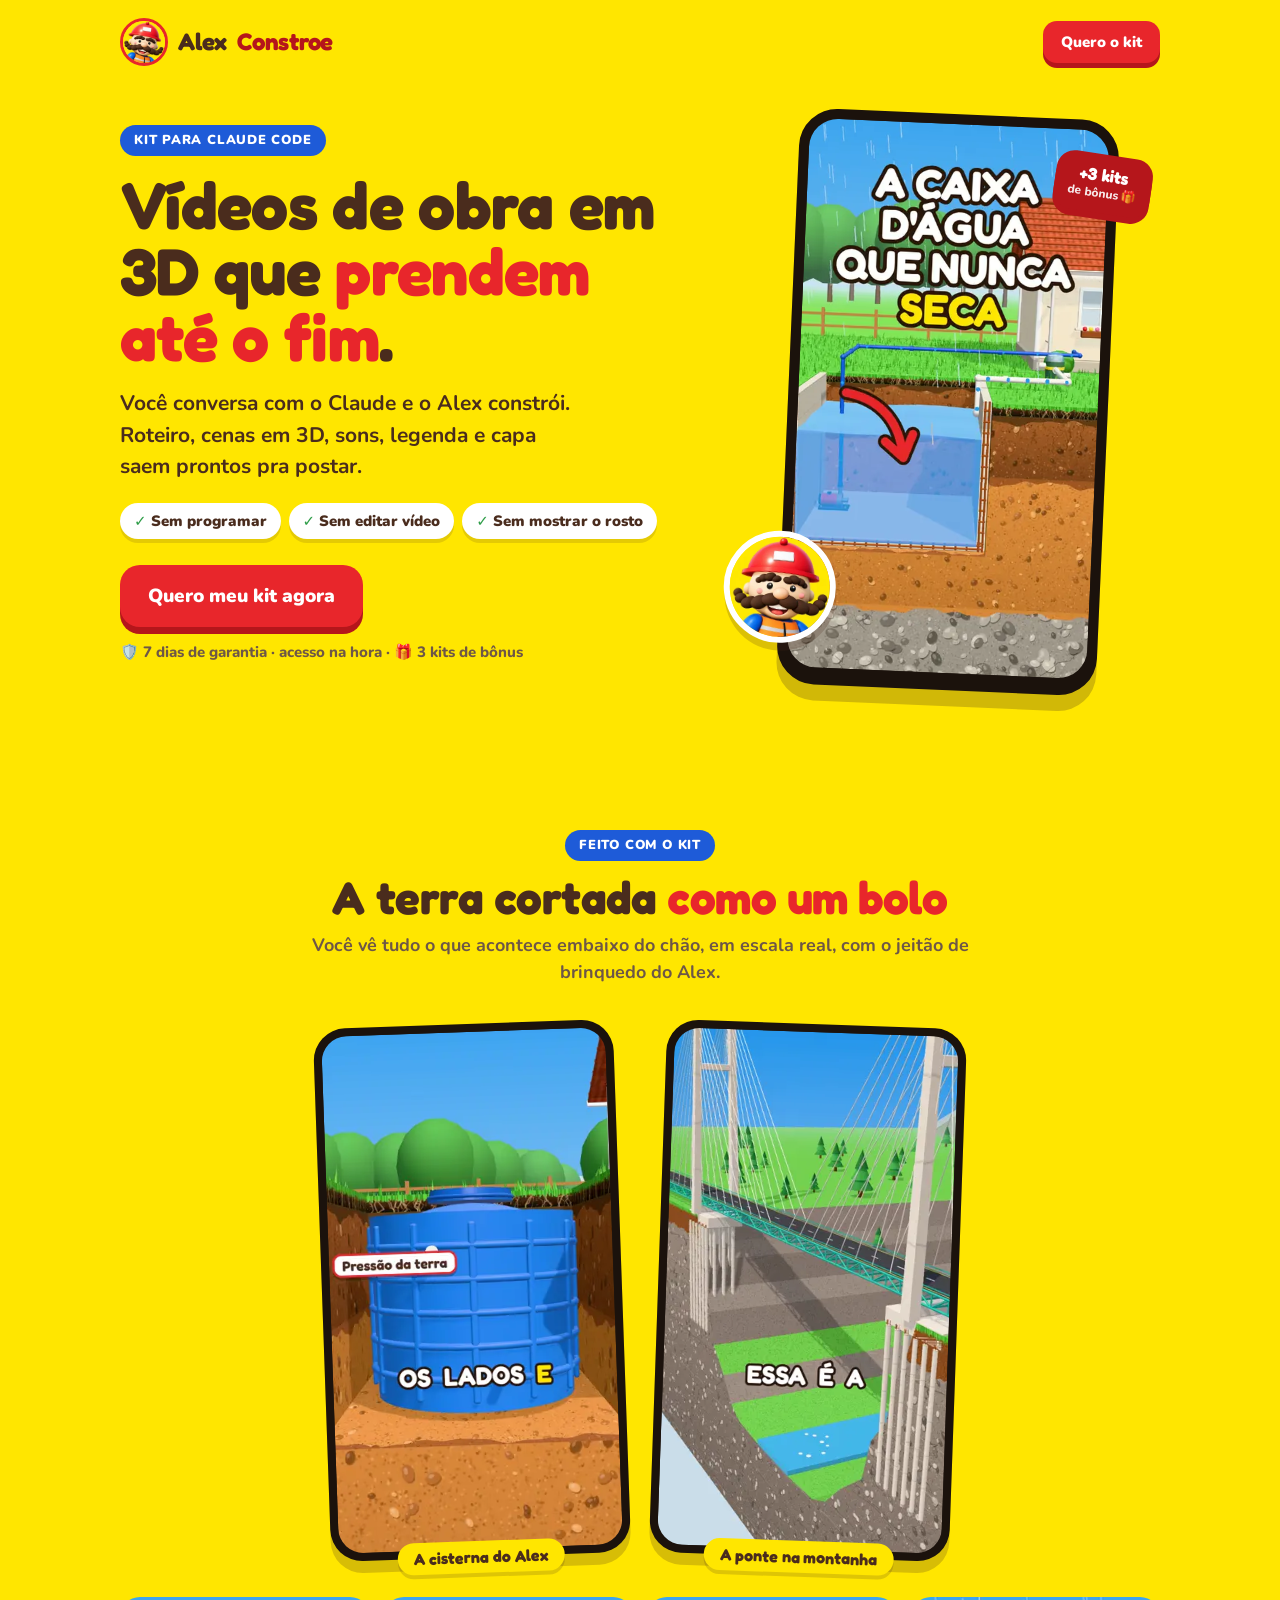
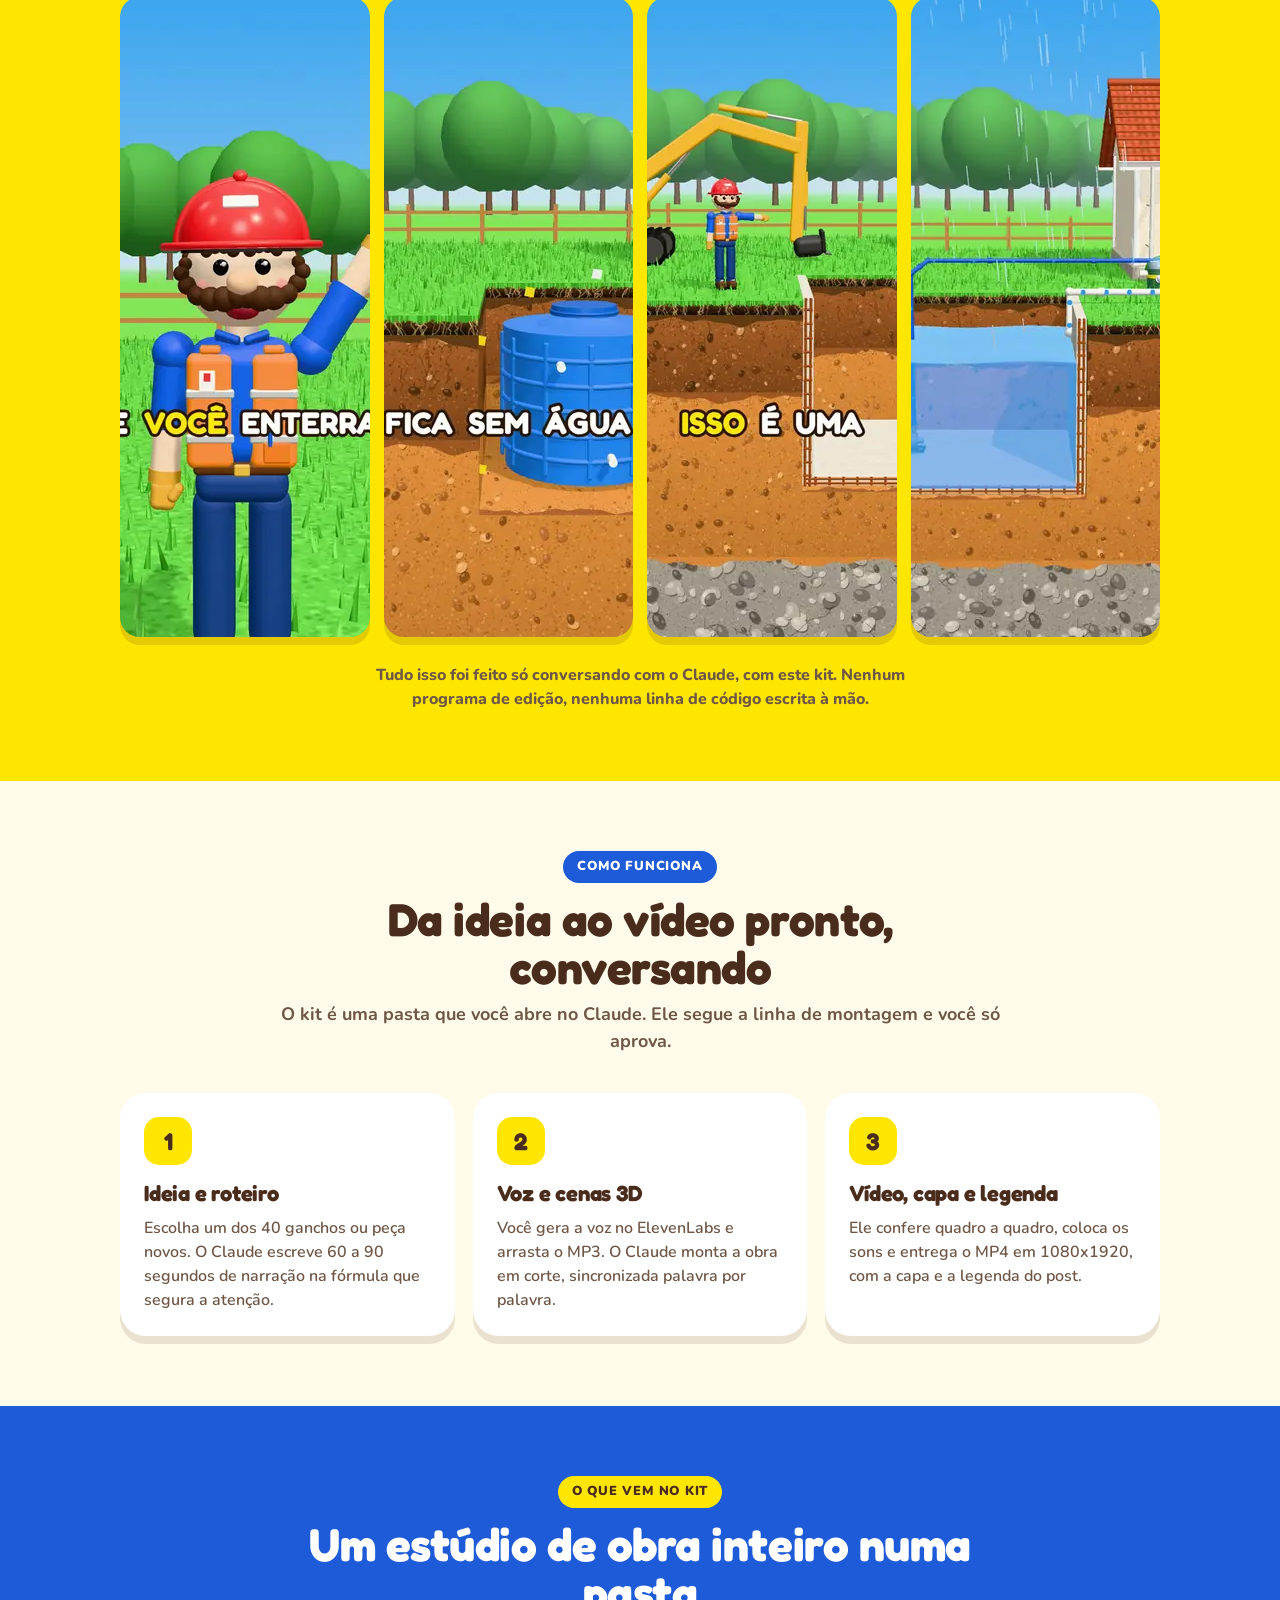
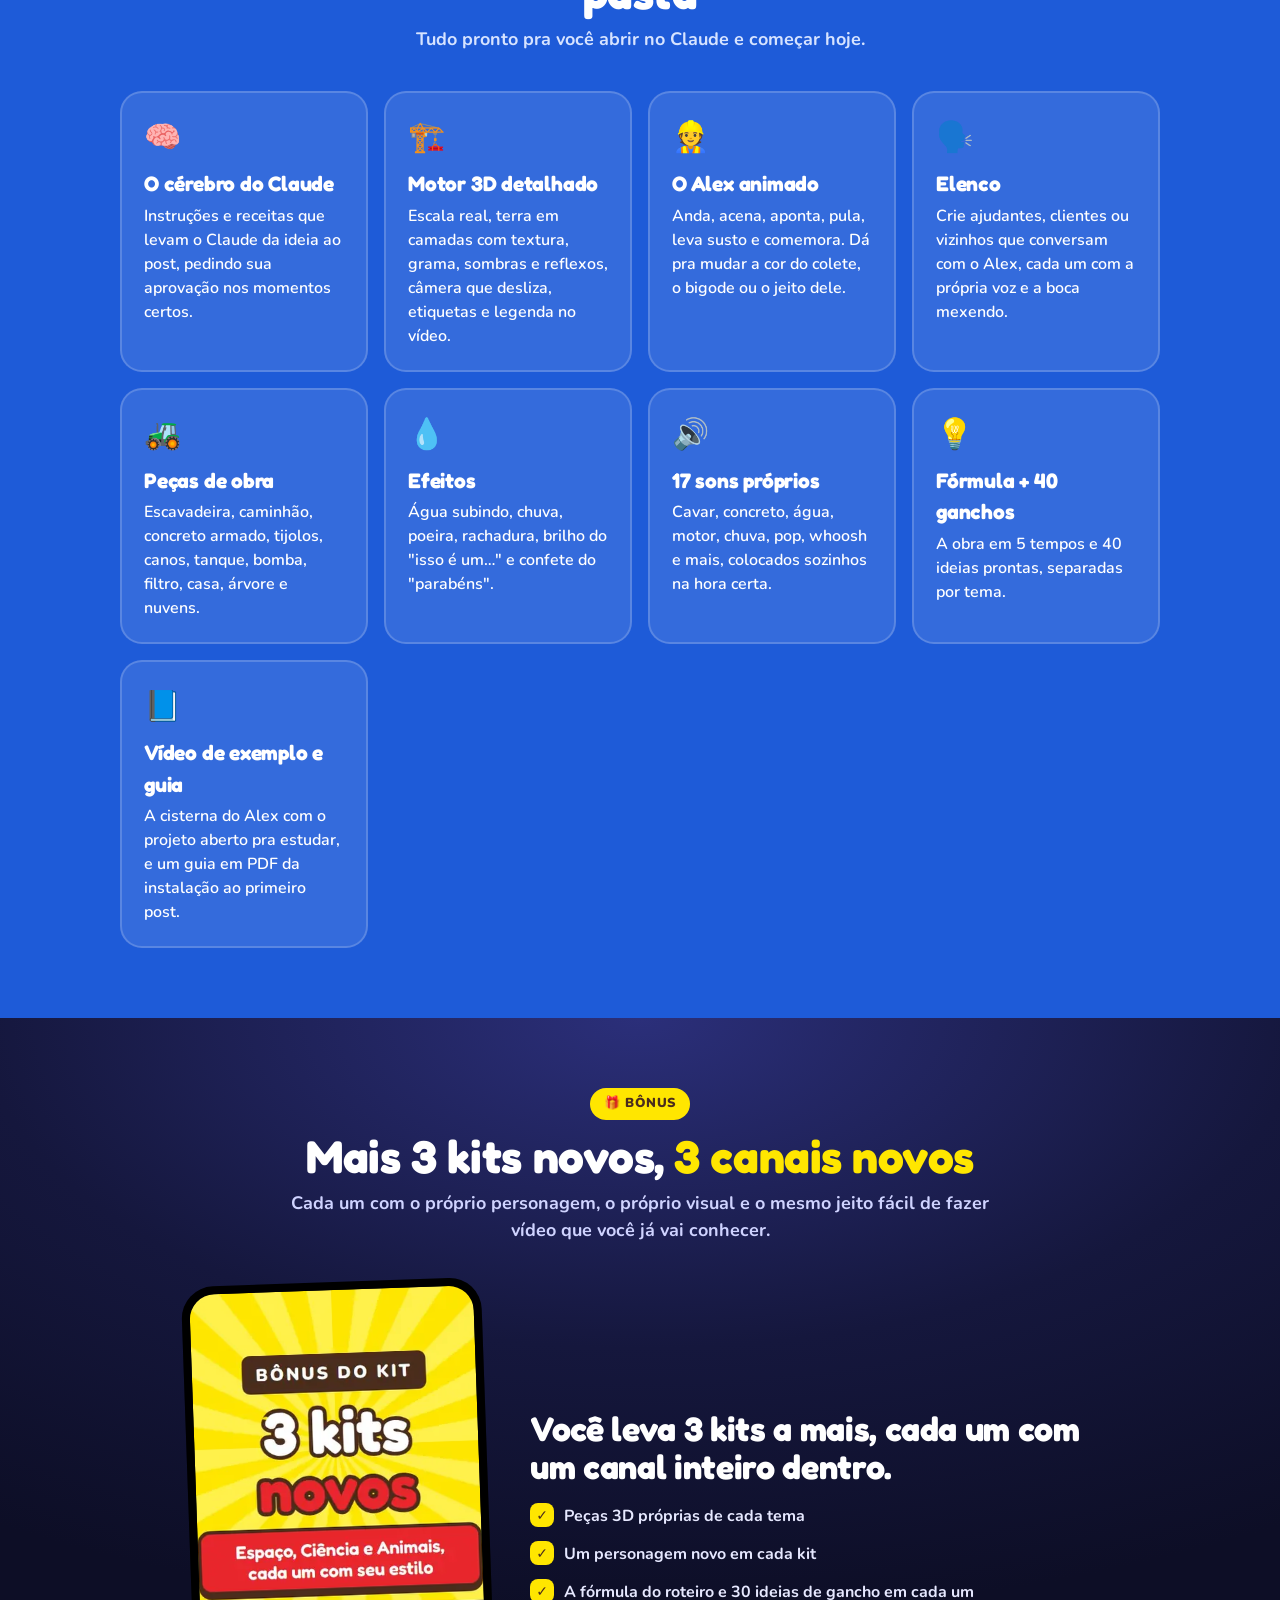
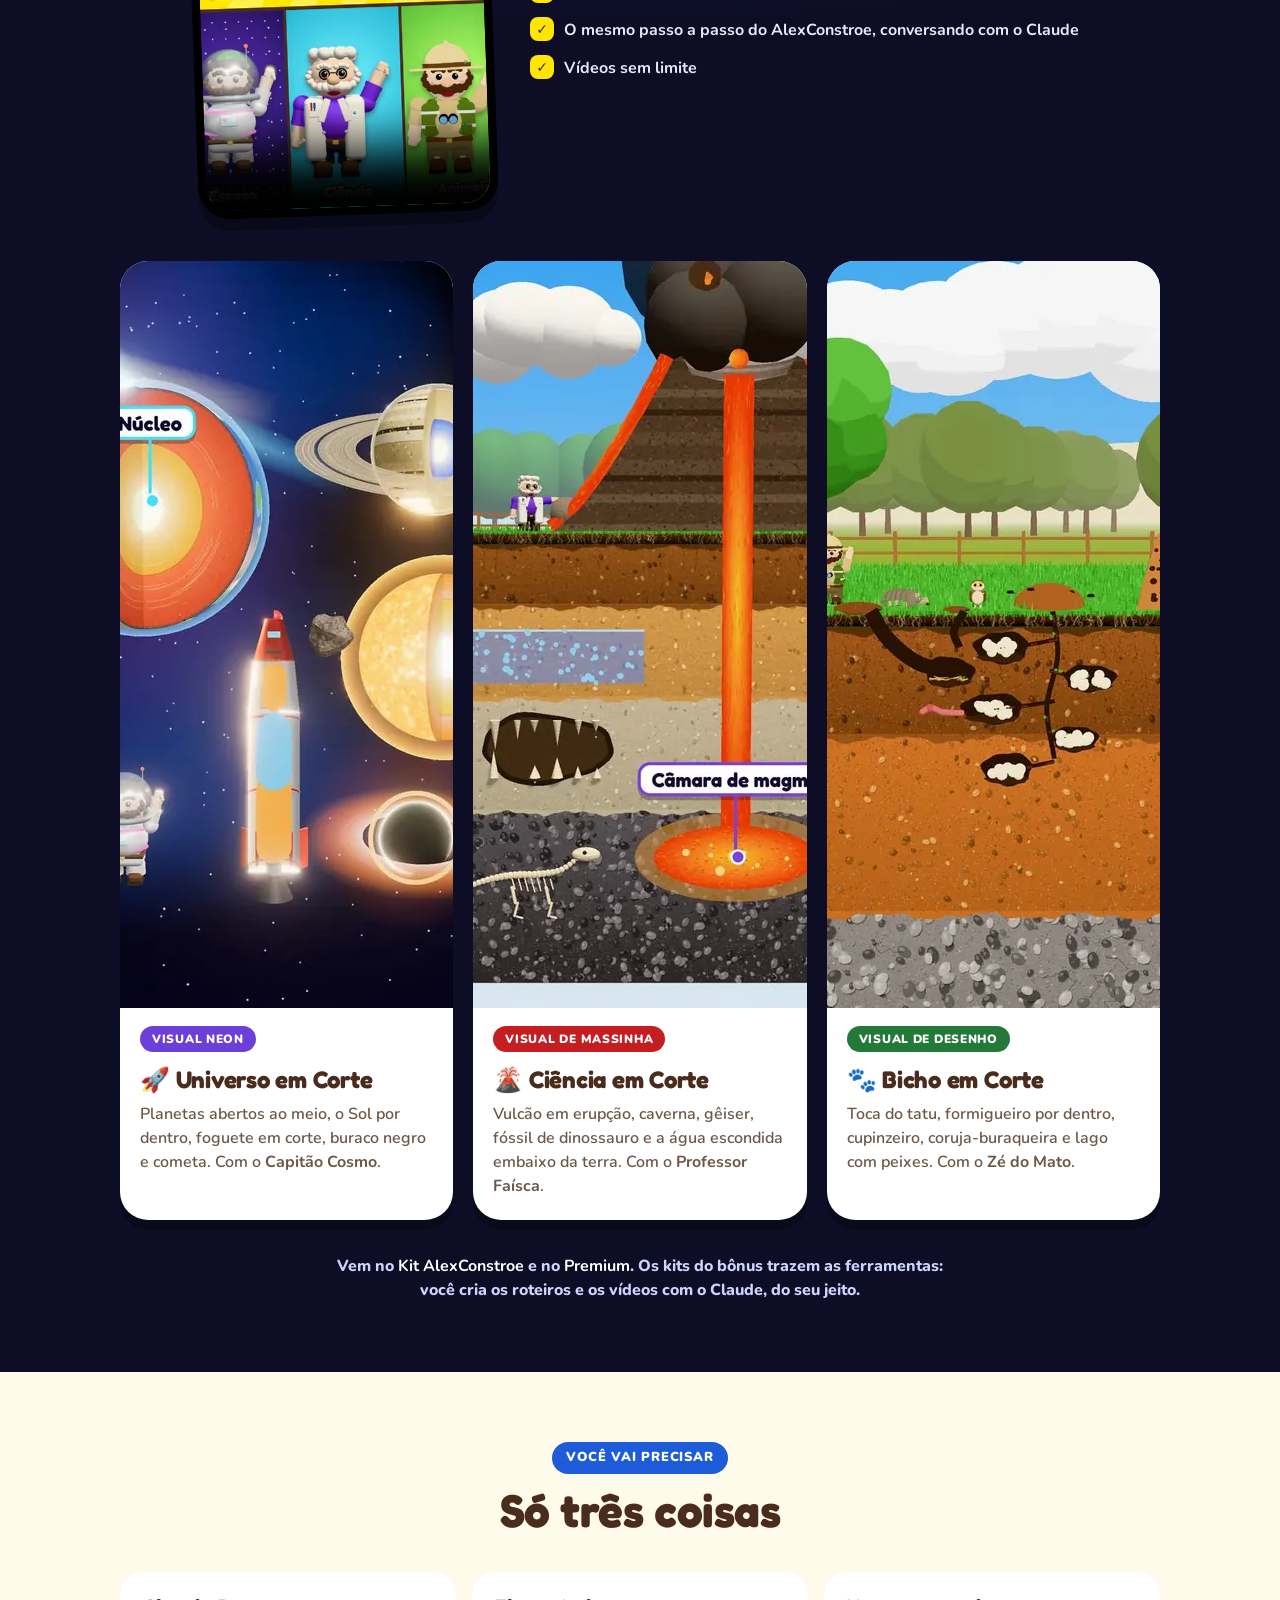
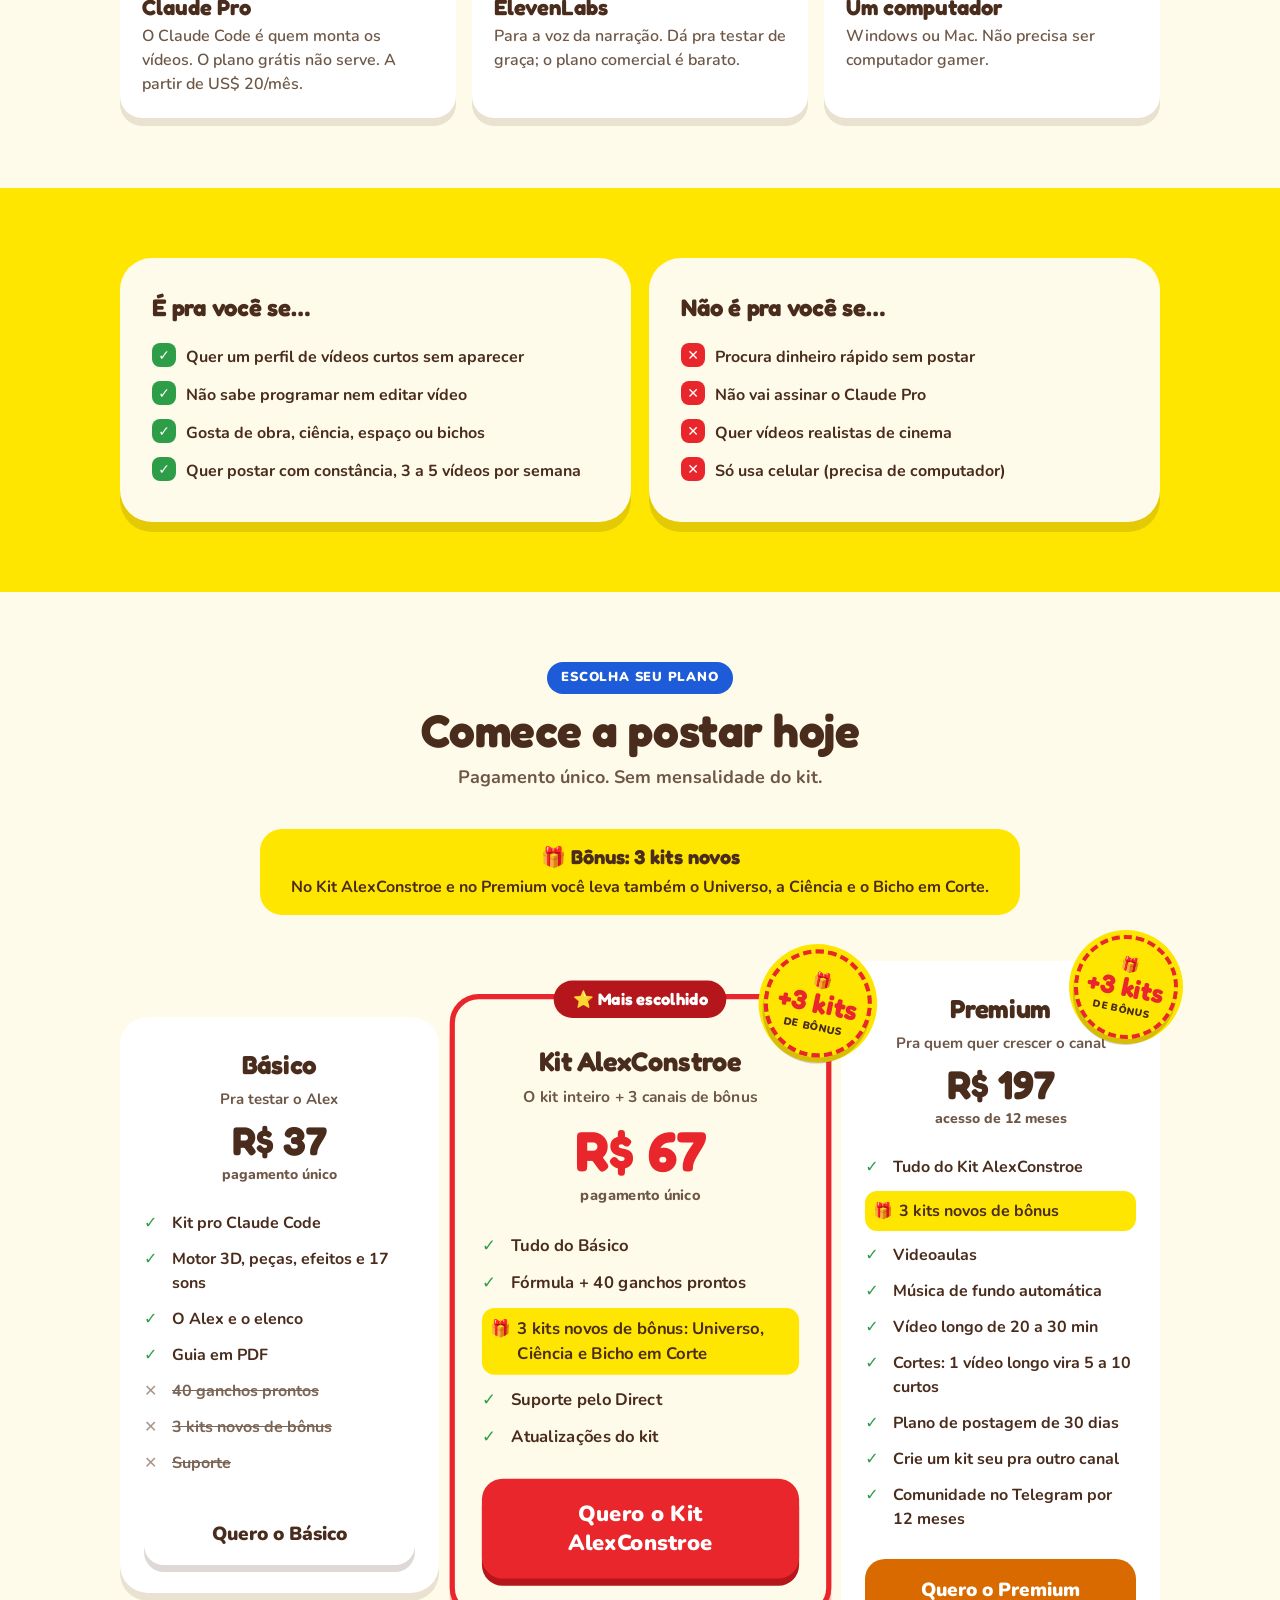
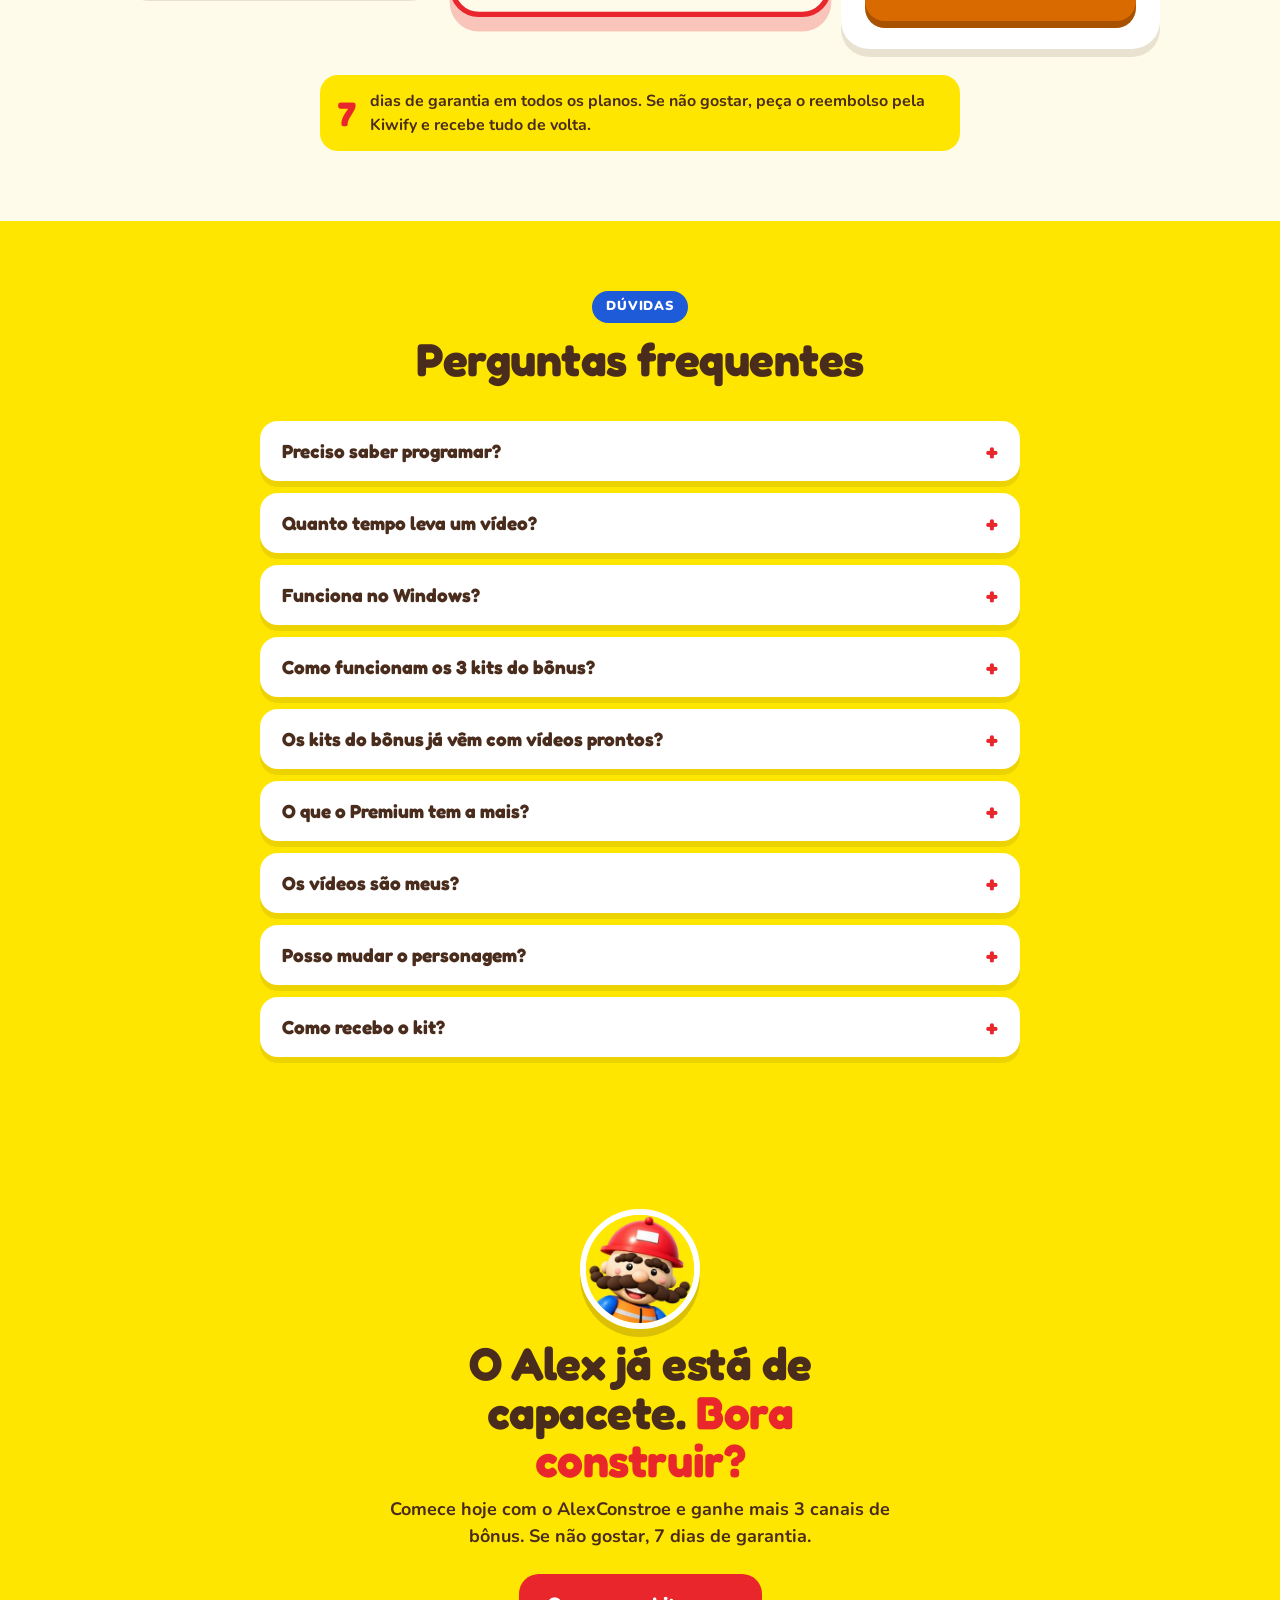
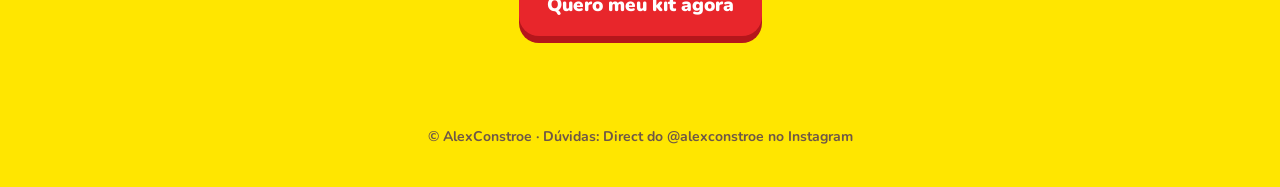
==== index.html @ f2394761 "Site mais leve: vídeos tipo GIF, imagens WebP, fontes locais Co-Authored-By: Claude Opus 5.5 <norepl" ====
<!doctype html>
<html lang="pt-BR">
<head>
<meta charset="utf-8">
<meta name="viewport" content="width=device-width, initial-scale=1">
<title>Kit AlexConstroe · Vídeos de obra em 3D com o Claude</title>
<meta name="description" content="Faça vídeos de obra em 3D, vistos em corte, com o Alex de capacete vermelho. Você conversa com o Claude; ele roteiriza, anima e entrega o vídeo pronto. De bônus, 3 kits novos: Universo, Ciência e Bicho em Corte.">
<meta property="og:title" content="Kit AlexConstroe · Vídeos de obra em 3D com o Claude">
<meta property="og:description" content="Você conversa, o Claude faz o vídeo. Sem programar, sem editar e sem mostrar o rosto.">
<meta property="og:image" content="https://alexconstroe.com.br/media/capa.jpg">
<link rel="icon" href="img/alex-p.webp">
<link rel="preload" as="image" href="media/capa.webp" fetchpriority="high">
<link rel="preload" as="font" type="font/woff2" href="fontes/fredoka.woff2" crossorigin>
<link rel="preload" as="font" type="font/woff2" href="fontes/nunito.woff2" crossorigin>
<style>
@font-face { font-family: "Fredoka"; font-style: normal; font-weight: 600 700; font-display: swap; src: url(fontes/fredoka.woff2) format("woff2"); }
@font-face { font-family: "Nunito"; font-style: normal; font-weight: 600 900; font-display: swap; src: url(fontes/nunito.woff2) format("woff2"); }
/* Identidade AlexConstroe: amarelo de fundo, capacete vermelho, camisa azul, colete laranja, bigode marrom */
:root {
  --amarelo: #FFE600;
  --amarelo-d: #E8CF00;
  --vermelho: #E8262B;
  --vermelho-d: #B5161B;
  --azul: #1E5BD8;
  --azul-d: #123F9E;
  --laranja: #FF8A1A;
  --laranja-d: #D96A00;
  --marrom: #4A2C1D;
  --pele: #F8E1C6;
  --creme: #FFFBEA;
  --branco: #FFFFFF;
  --suave: #6E5747;
}
* { box-sizing: border-box; }
html, body { margin: 0; }
body {
  font-family: "Nunito", system-ui, sans-serif;
  color: var(--marrom);
  background: var(--amarelo);
  line-height: 1.5;
}
img { max-width: 100%; display: block; }
a { color: inherit; }
.wrap { max-width: 1080px; margin: 0 auto; padding: 0 20px; }
h1, h2, h3, .marca { font-family: "Fredoka", "Nunito", sans-serif; font-weight: 700; letter-spacing: -.01em; }

/* Topo */
.topo { display: flex; align-items: center; justify-content: space-between; gap: 12px; padding: 18px 0; }
.marca { display: flex; align-items: center; gap: 10px; font-size: 24px; text-decoration: none; }
.marca img { width: 48px; height: 48px; border-radius: 50%; border: 3px solid var(--vermelho); background: var(--amarelo); }
.marca b { color: var(--vermelho-d); }

/* Botões em relevo, estilo brinquedo */
.btn {
  display: inline-flex; align-items: center; justify-content: center; gap: 10px;
  padding: 18px 28px; border-radius: 20px; border: 0; cursor: pointer;
  font: 900 19px "Nunito", sans-serif; text-decoration: none; text-align: center;
  transition: transform .1s, box-shadow .1s;
}
.btn:active { transform: translateY(4px); }
.btn.vermelho { background: var(--vermelho); color: #fff; box-shadow: 0 7px 0 var(--vermelho-d); }
.btn.vermelho:active { box-shadow: 0 3px 0 var(--vermelho-d); }
.btn.laranja { background: #d96a00; color: #fff; box-shadow: 0 7px 0 #a85200; }
.btn.branco { background: #fff; color: var(--marrom); box-shadow: 0 7px 0 rgba(74,44,29,.18); }
.btn.peq { padding: 11px 18px; font-size: 15px; border-radius: 14px; box-shadow: 0 5px 0 var(--vermelho-d); }

.card { background: var(--creme); border-radius: 32px; padding: 32px; box-shadow: 0 10px 0 rgba(74,44,29,.15); }
.selo { display: inline-block; background: var(--azul); color: #fff; border-radius: 99px; padding: 6px 14px; font-weight: 900; font-size: 13px; text-transform: uppercase; letter-spacing: .06em; }
code { font-family: ui-monospace, Consolas, monospace; background: rgba(74,44,29,.08); padding: 2px 7px; border-radius: 7px; font-size: .9em; }

/* esconde o selo "Powered by Netlify" que o plano grátis injeta */
#nl-badge-frame { display: none !important; }


/* ---------- topo e hero ---------- */
.hero { display: grid; grid-template-columns: 1.15fr .85fr; gap: 40px; align-items: center; padding: 30px 0 70px; }
.hero h1 { font-size: clamp(38px, 6vw, 66px); line-height: 1; margin: 16px 0 18px; }
.hero h1 em { font-style: normal; color: var(--vermelho); }
.hero .sub { font-size: clamp(18px, 2.2vw, 21px); font-weight: 700; color: var(--marrom); max-width: 36ch; margin: 0 0 20px; }
.hero .acoes { display: flex; flex-wrap: wrap; gap: 14px; align-items: center; }
.chips { display: flex; flex-wrap: wrap; gap: 8px; margin: 0 0 26px; padding: 0; list-style: none; }
.chips li { background: #fff; border-radius: 99px; padding: 7px 14px; font-weight: 900; font-size: 15px; box-shadow: 0 4px 0 rgba(74,44,29,.15); }
.chips li::before { content: "✓ "; color: #2e9d48; }
.garantia-mini { font-weight: 800; font-size: 15px; margin-top: 14px; color: var(--suave); }
.celular { position: relative; justify-self: center; width: min(320px, 78vw); aspect-ratio: 9/16; border-radius: 38px; background: #1b120c; padding: 10px;
  box-shadow: 0 16px 0 rgba(74,44,29,.25); transform: rotate(2.5deg); }
.celular video, .celular img { width: 100%; height: 100%; object-fit: cover; border-radius: 29px; background: #9fdcff; }
.celular .alex { position: absolute; width: 112px; height: 112px; left: -56px; bottom: 40px; border-radius: 50%; border: 6px solid #fff; box-shadow: 0 8px 0 rgba(74,44,29,.2); transform: rotate(-8deg); }
.celular .presente { position: absolute; right: -34px; top: 34px; background: var(--vermelho-d); color: #fff; font: 700 17px/1.1 "Fredoka"; padding: 12px 14px; border-radius: 18px; text-align: center;
  box-shadow: 0 6px 0 var(--vermelho-d); transform: rotate(6deg); animation: balanca 2.6s ease-in-out infinite; text-decoration: none; }
.celular .presente small { display: block; font: 800 12px "Nunito"; opacity: .9; }
@keyframes balanca { 50% { transform: rotate(-3deg) translateY(-4px); } }

/* ---------- faixas ---------- */
.faixa { padding: 70px 0; }
.faixa.creme { background: var(--creme); }
.faixa.azul { background: var(--azul); color: #fff; }
.titulo { text-align: center; max-width: 720px; margin: 0 auto 38px; }
.titulo h2 { font-size: clamp(30px, 4.5vw, 46px); line-height: 1.05; margin: 12px 0 10px; }
.titulo h2 em { font-style: normal; color: var(--vermelho); }
.titulo p { font-weight: 700; color: var(--suave); margin: 0; font-size: 18px; }
.azul .titulo p { color: #d6e3ff; }

.passos { display: grid; grid-template-columns: repeat(3, 1fr); gap: 18px; }
.passo { background: #fff; border-radius: 26px; padding: 24px; box-shadow: 0 8px 0 rgba(74,44,29,.12); }
.passo .n { width: 48px; height: 48px; border-radius: 15px; background: var(--amarelo); display: grid; place-items: center; font: 700 24px "Fredoka"; margin-bottom: 12px; }
.passo h3 { margin: 0 0 6px; font-size: 22px; }
.passo p { margin: 0; font-weight: 600; color: var(--suave); }

.itens { display: grid; grid-template-columns: repeat(auto-fit, minmax(240px, 1fr)); gap: 16px; }
.item { background: rgba(255,255,255,.1); border: 2px solid rgba(255,255,255,.18); border-radius: 22px; padding: 22px; }
.item .ic { font-size: 30px; }
.item h3 { margin: 8px 0 4px; font-size: 21px; }
.item p { margin: 0; color: #fff; font-weight: 600; }

/* ---------- provas: vídeos de verdade ---------- */
.videos { display: grid; grid-template-columns: repeat(2, minmax(0, 300px)); justify-content: center; gap: 36px; margin-bottom: 40px; }
.tela { position: relative; aspect-ratio: 9/16; border-radius: 32px; background: #1b120c; padding: 8px; box-shadow: 0 12px 0 rgba(74,44,29,.22); }
.videos .tela video { pointer-events: none; } .tela video { width: 100%; height: 100%; object-fit: cover; border-radius: 25px; background: #9fdcff; display: block; }
.tela .nome { position: absolute; left: 50%; bottom: -16px; transform: translateX(-50%); background: var(--amarelo); border-radius: 99px; padding: 6px 16px; font: 700 16px "Fredoka"; white-space: nowrap; box-shadow: 0 4px 0 rgba(74,44,29,.18); }
.tela:nth-child(1) { transform: rotate(-2deg); }
.tela:nth-child(2) { transform: rotate(2deg); }
.galeria { display: grid; grid-template-columns: repeat(4, 1fr); gap: 14px; }
.galeria img { border-radius: 20px; aspect-ratio: 9/16; object-fit: cover; box-shadow: 0 8px 0 rgba(74,44,29,.15); background: #9fdcff; transition: transform .2s; }
.galeria img:hover { transform: translateY(-6px) rotate(-1deg); }
.verdade { text-align: center; font-weight: 800; color: var(--suave); margin: 26px auto 0; max-width: 60ch; }

/* ---------- bônus: 3 kits novos ---------- */
.faixa.noite { background: radial-gradient(1200px 600px at 50% 0, #2b2f7a 0, #15173d 55%, #0d0e26 100%); color: #fff; }
.noite .titulo p { color: #cfd3ff; }
.noite .selo { background: var(--amarelo); color: var(--marrom); }
.bonus-topo { display: grid; grid-template-columns: 300px 1fr; gap: 40px; align-items: center; max-width: 900px; margin: 0 auto 46px; }
.bonus-topo .tela { background: #000; box-shadow: 0 12px 0 rgba(0,0,0,.35); transform: rotate(-2deg); }
.bonus-topo h3 { font-size: clamp(26px, 3.4vw, 34px); line-height: 1.1; margin: 0 0 12px; }
.bonus-topo ul { margin: 0; padding: 0; list-style: none; }
.bonus-topo li { padding: 7px 0 7px 34px; position: relative; font-weight: 700; color: #e6e8ff; }
.bonus-topo li::before { content: "✓"; position: absolute; left: 0; top: 6px; width: 24px; height: 24px; border-radius: 8px; background: var(--amarelo); color: var(--marrom); display: grid; place-items: center; font-weight: 900; font-size: 14px; }
.kits { display: grid; grid-template-columns: repeat(3, 1fr); gap: 20px; }
.kit { border-radius: 28px; overflow: hidden; background: #fff; color: var(--marrom); box-shadow: 0 10px 0 rgba(0,0,0,.3); display: flex; flex-direction: column; transition: transform .2s; }
.kit:hover { transform: translateY(-6px); }
.kit img { width: 100%; aspect-ratio: 9/12; object-fit: cover; object-position: center 35%; }
.kit .txt { padding: 18px 20px 22px; }
.kit .estilo { display: inline-block; border-radius: 99px; padding: 4px 12px; font-weight: 900; font-size: 12px; text-transform: uppercase; letter-spacing: .06em; color: #fff; }
.kit h3 { margin: 10px 0 4px; font-size: 24px; }
.kit p { margin: 0; font-weight: 600; color: var(--suave); font-size: 16px; }
.kit.espaco .estilo { background: #6b3fd8; }
.kit.ciencia .estilo { background: #c41d22; }
.kit.animais .estilo { background: #237a38; }
.bonus-nota { text-align: center; margin: 34px auto 0; font-weight: 800; color: #cfd3ff; max-width: 62ch; }

.precisa { display: grid; grid-template-columns: repeat(3, 1fr); gap: 16px; }
.precisa div { background: #fff; border-radius: 22px; padding: 22px; box-shadow: 0 8px 0 rgba(74,44,29,.12); }
.precisa b { display: block; font: 700 22px "Fredoka"; margin-bottom: 4px; }
.precisa span { font-weight: 600; color: var(--suave); }

.pra { display: grid; grid-template-columns: 1fr 1fr; gap: 18px; }
.pra .card h3 { margin: 0 0 12px; font-size: 24px; }
.pra ul { margin: 0; padding-left: 0; list-style: none; }
.pra li { padding: 7px 0 7px 34px; position: relative; font-weight: 700; }
.pra li::before { position: absolute; left: 0; top: 5px; width: 24px; height: 24px; border-radius: 8px; display: grid; place-items: center; font-weight: 900; font-size: 14px; color: #fff; }
.sim li::before { content: "✓"; background: #2e9d48; }
.nao li::before { content: "✕"; background: var(--vermelho); }

/* ---------- 3 planos: o do meio é o destaque ---------- */
.planos { display: grid; grid-template-columns: 1fr 1.15fr 1fr; gap: 18px; align-items: center; max-width: 1040px; margin: 0 auto; }
.plano { position: relative; background: #fff; border-radius: 28px; padding: 28px 24px; text-align: center; box-shadow: 0 8px 0 rgba(74,44,29,.12); display: flex; flex-direction: column; }
.plano h3 { margin: 0; font-size: 26px; }
.plano .para { margin: 4px 0 0; font-weight: 700; color: var(--suave); font-size: 15px; }
.plano .valor { margin: 6px 0 4px; font-weight: 800; color: var(--suave); }
.plano .valor b { font: 700 40px "Fredoka"; color: var(--marrom); }
.plano .valor small { display: block; font-size: 14px; }
.plano ul { text-align: left; margin: 16px 0 22px; padding: 0; list-style: none; flex: 1; }
.plano li { padding: 6px 0 6px 28px; position: relative; font-weight: 700; }
.plano li::before { content: "✓"; position: absolute; left: 0; color: #2e9d48; font-weight: 900; }
.plano li.x { color: #7a6555; text-decoration: line-through; }
.plano li.x::before { content: "✕"; color: #a8968a; }
.plano li.bonus { background: var(--amarelo); border-radius: 12px; padding: 8px 10px 8px 34px; margin: 6px 0; }
.plano li.bonus::before { content: "🎁"; left: 8px; top: 8px; }
.plano .btn { width: 100%; }
.plano.destaque { background: var(--creme); border: 5px solid var(--vermelho); padding: 40px 26px 32px; box-shadow: 0 14px 0 rgba(232,38,43,.25); transform: scale(1.04); z-index: 1; }
.plano.destaque .valor b { font-size: 54px; color: var(--vermelho); }
.plano.destaque .btn { font-size: 21px; padding: 20px; }
.selo-bonus { position: absolute; top: -26px; right: -18px; width: 104px; height: 104px; border-radius: 50%; z-index: 2;
  background: var(--amarelo); color: var(--marrom); border: 4px dashed var(--vermelho); box-shadow: 0 6px 0 rgba(74,44,29,.22), 0 0 0 5px var(--amarelo);
  display: grid; place-content: center; text-align: center; font: 700 15px/1.05 "Fredoka"; transform: rotate(12deg); animation: balanca2 3s ease-in-out infinite; text-decoration: none; }
.plano.destaque .selo-bonus { top: -48px; right: -44px; }
.selo-bonus big { display: block; font-size: 26px; color: var(--vermelho); }
.selo-bonus small { display: block; font: 900 10px "Nunito"; text-transform: uppercase; letter-spacing: .05em; margin-top: 2px; }
@keyframes balanca2 { 50% { transform: rotate(4deg) scale(1.05); } }
.fita { position: absolute; top: -18px; left: 50%; transform: translateX(-50%); background: var(--vermelho-d); color: #fff; font: 700 16px "Fredoka"; padding: 8px 18px; border-radius: 999px; white-space: nowrap; }
.urgencia { max-width: 760px; margin: 0 auto 46px; background: var(--amarelo); border-radius: 22px; padding: 16px 20px; display: grid; gap: 6px; text-align: center; font-weight: 700; }
.urgencia > b { font: 700 20px "Fredoka"; }
.relogio { font: 700 28px "Fredoka"; color: var(--vermelho); letter-spacing: .02em; }
.relogio:empty { display: none; }
@media (max-width: 860px) {
  .planos { grid-template-columns: 1fr; max-width: 440px; }
  .plano.destaque { order: -1; transform: none; margin-top: 20px; }
}
.selo-garantia { display: flex; gap: 14px; align-items: center; text-align: left; margin-top: 22px; background: var(--amarelo); border-radius: 18px; padding: 14px 18px; font-weight: 700; }
.selo-garantia b { font: 700 34px "Fredoka"; color: var(--vermelho); }

.faq { max-width: 760px; margin: 0 auto; }
.faq details { background: #fff; border-radius: 18px; margin-bottom: 12px; box-shadow: 0 6px 0 rgba(74,44,29,.1); }
.faq summary { cursor: pointer; padding: 18px 22px; font: 700 19px "Fredoka"; list-style: none; display: flex; justify-content: space-between; gap: 10px; }
.faq summary::-webkit-details-marker { display: none; }
.faq summary::after { content: "+"; color: var(--vermelho); font-size: 24px; line-height: 1; }
.faq details[open] summary::after { content: "–"; }
.faq p { margin: 0; padding: 0 22px 18px; font-weight: 600; color: var(--suave); }

.final { text-align: center; padding: 70px 0 60px; }
.final img { width: 120px; height: 120px; margin: 0 auto 10px; border-radius: 50%; border: 6px solid #fff; box-shadow: 0 8px 0 rgba(74,44,29,.2); }
.final h2 { font-size: clamp(30px, 4.5vw, 46px); line-height: 1.05; margin: 10px auto 12px; max-width: 18ch; }
.final p { font-weight: 700; color: var(--marrom); margin: 0 auto 24px; max-width: 46ch; font-size: 18px; }

footer { padding: 30px 0 40px; text-align: center; font-weight: 700; color: var(--suave); font-size: 14px; }
.aviso { position: fixed; left: 50%; bottom: 24px; transform: translate(-50%, 140%); background: var(--marrom); color: #fff; padding: 14px 20px; border-radius: 16px; font-weight: 800; transition: transform .25s; z-index: 20; max-width: calc(100% - 32px); text-align: center; visibility: hidden; }
.aviso.on { transform: translate(-50%, 0); visibility: visible; }

/* barra de compra fixa no celular */
.barra { display: none; }
@media (max-width: 860px) {
  .hero { grid-template-columns: 1fr; text-align: center; padding-top: 10px; }
  .hero .sub { margin-left: auto; margin-right: auto; }
  .hero .acoes, .chips { justify-content: center; }
  .celular { transform: none; }
  .celular .alex { width: 84px; height: 84px; left: -20px; }
  .celular .presente { right: -12px; }
  .passos, .precisa, .pra, .kits { grid-template-columns: 1fr; }
  .kits { max-width: 420px; margin: 0 auto; }
  .bonus-topo { grid-template-columns: 1fr; text-align: center; }
  .bonus-topo .tela { width: min(280px, 76vw); margin: 0 auto; }
  .bonus-topo li { text-align: left; }
  .videos { grid-template-columns: repeat(2, minmax(0, 1fr)); gap: 18px; }
  .tela .nome { font-size: 14px; }
  .galeria { grid-template-columns: repeat(2, 1fr); }
  .topo .btn { display: none; }
  .barra { display: flex; position: fixed; left: 0; right: 0; bottom: 0; z-index: 15; gap: 12px; align-items: center; justify-content: space-between;
    background: #fff; padding: 10px 14px calc(10px + env(safe-area-inset-bottom)); box-shadow: 0 -6px 20px rgba(74,44,29,.18); transform: translateY(110%); transition: transform .25s; }
  .barra.on { transform: none; }
  .barra span { font-weight: 800; font-size: 14px; line-height: 1.2; }
  .barra span b { font: 700 20px "Fredoka"; color: var(--vermelho); display: block; }
  .barra .btn { padding: 13px 18px; font-size: 16px; }
  footer { padding-bottom: 100px; }
}
@media (max-width: 860px) { .selo-bonus, .plano.destaque .selo-bonus { top: -34px; right: -6px; width: 84px; height: 84px; font-size: 13px; } .selo-bonus big { font-size: 21px; } }
@media (prefers-reduced-motion: reduce) { .celular .presente, .selo-bonus { animation: none; } }
</style>
</head>
<body>

<div class="wrap">
  <header class="topo">
    <a class="marca" href="#"><img src="img/alex-p.webp" width="120" height="120" alt="">Alex<b>Constroe</b></a>
    <a class="btn vermelho peq" href="#oferta">Quero o kit</a>
  </header>

  <section class="hero">
    <div>
      <span class="selo">Kit para Claude Code</span>
      <h1>Vídeos de obra em 3D que <em>prendem até o fim</em>.</h1>
      <p class="sub">Você conversa com o Claude e o Alex constrói. Roteiro, cenas em 3D, sons, legenda e capa saem prontos pra postar.</p>
      <ul class="chips">
        <li>Sem programar</li>
        <li>Sem editar vídeo</li>
        <li>Sem mostrar o rosto</li>
      </ul>
      <div class="acoes">
        <a class="btn vermelho" href="#oferta">Quero meu kit agora</a>
      </div>
      <p class="garantia-mini">🛡️ 7 dias de garantia · acesso na hora · 🎁 3 kits de bônus</p>
    </div>
    <div class="celular">
      <video data-src="media/topo.mp4" poster="media/capa.webp" autoplay muted loop playsinline preload="none" width="432" height="768"></video>
      <img class="alex" src="img/alex-p.webp" width="120" height="120" alt="Alex, o mascote">
      <a class="presente" href="#bonus">+3 kits<small>de bônus 🎁</small></a>
    </div>
  </section>
</div>

<section class="faixa">
  <div class="wrap">
    <div class="titulo">
      <span class="selo">Feito com o kit</span>
      <h2>A terra cortada <em>como um bolo</em></h2>
      <p>Você vê tudo o que acontece embaixo do chão, em escala real, com o jeitão de brinquedo do Alex.</p>
    </div>
    <div class="videos">
      <div class="tela"><video data-src="media/gif-cisterna.mp4" poster="media/gif-cisterna.webp" autoplay muted loop playsinline preload="none" width="360" height="640"></video><span class="nome">A cisterna do Alex</span></div>
      <div class="tela"><video data-src="media/gif-ponte.mp4" poster="media/gif-ponte.webp" autoplay muted loop playsinline preload="none" width="360" height="640"></video><span class="nome">A ponte na montanha</span></div>
    </div>
    <div class="galeria">
      <img src="media/cena-1.webp" width="360" height="640" decoding="async" alt="Alex acenando no quintal" loading="lazy">
      <img src="media/cena-2.webp" width="360" height="640" decoding="async" alt="Buraco em corte com caixa d'água" loading="lazy">
      <img src="media/cena-3.webp" width="360" height="640" decoding="async" alt="Paredes de concreto armado" loading="lazy">
      <img src="media/cena-4.webp" width="360" height="640" decoding="async" alt="Cisterna cheia com bomba e chuva" loading="lazy">
    </div>
    <p class="verdade">Tudo isso foi feito só conversando com o Claude, com este kit. Nenhum programa de edição, nenhuma linha de código escrita à mão.</p>
  </div>
</section>

<section class="faixa creme">
  <div class="wrap">
    <div class="titulo">
      <span class="selo">Como funciona</span>
      <h2>Da ideia ao vídeo pronto, conversando</h2>
      <p>O kit é uma pasta que você abre no Claude. Ele segue a linha de montagem e você só aprova.</p>
    </div>
    <div class="passos">
      <div class="passo"><div class="n">1</div><h3>Ideia e roteiro</h3><p>Escolha um dos 40 ganchos ou peça novos. O Claude escreve 60 a 90 segundos de narração na fórmula que segura a atenção.</p></div>
      <div class="passo"><div class="n">2</div><h3>Voz e cenas 3D</h3><p>Você gera a voz no ElevenLabs e arrasta o MP3. O Claude monta a obra em corte, sincronizada palavra por palavra.</p></div>
      <div class="passo"><div class="n">3</div><h3>Vídeo, capa e legenda</h3><p>Ele confere quadro a quadro, coloca os sons e entrega o MP4 em 1080x1920, com a capa e a legenda do post.</p></div>
    </div>
  </div>
</section>

<section class="faixa azul">
  <div class="wrap">
    <div class="titulo">
      <span class="selo" style="background:var(--amarelo);color:var(--marrom)">O que vem no kit</span>
      <h2>Um estúdio de obra inteiro numa pasta</h2>
      <p>Tudo pronto pra você abrir no Claude e começar hoje.</p>
    </div>
    <div class="itens">
      <div class="item"><div class="ic">🧠</div><h3>O cérebro do Claude</h3><p>Instruções e receitas que levam o Claude da ideia ao post, pedindo sua aprovação nos momentos certos.</p></div>
      <div class="item"><div class="ic">🏗️</div><h3>Motor 3D detalhado</h3><p>Escala real, terra em camadas com textura, grama, sombras e reflexos, câmera que desliza, etiquetas e legenda no vídeo.</p></div>
      <div class="item"><div class="ic">👷</div><h3>O Alex animado</h3><p>Anda, acena, aponta, pula, leva susto e comemora. Dá pra mudar a cor do colete, o bigode ou o jeito dele.</p></div>
      <div class="item"><div class="ic">🗣️</div><h3>Elenco</h3><p>Crie ajudantes, clientes ou vizinhos que conversam com o Alex, cada um com a própria voz e a boca mexendo.</p></div>
      <div class="item"><div class="ic">🚜</div><h3>Peças de obra</h3><p>Escavadeira, caminhão, concreto armado, tijolos, canos, tanque, bomba, filtro, casa, árvore e nuvens.</p></div>
      <div class="item"><div class="ic">💧</div><h3>Efeitos</h3><p>Água subindo, chuva, poeira, rachadura, brilho do "isso é um…" e confete do "parabéns".</p></div>
      <div class="item"><div class="ic">🔊</div><h3>17 sons próprios</h3><p>Cavar, concreto, água, motor, chuva, pop, whoosh e mais, colocados sozinhos na hora certa.</p></div>
      <div class="item"><div class="ic">💡</div><h3>Fórmula + 40 ganchos</h3><p>A obra em 5 tempos e 40 ideias prontas, separadas por tema.</p></div>
      <div class="item"><div class="ic">📘</div><h3>Vídeo de exemplo e guia</h3><p>A cisterna do Alex com o projeto aberto pra estudar, e um guia em PDF da instalação ao primeiro post.</p></div>
    </div>
  </div>
</section>

<section class="faixa noite" id="bonus">
  <div class="wrap">
    <div class="titulo">
      <span class="selo">🎁 Bônus</span>
      <h2>Mais 3 kits novos, <span style="color:var(--amarelo)">3 canais novos</span></h2>
      <p>Cada um com o próprio personagem, o próprio visual e o mesmo jeito fácil de fazer vídeo que você já vai conhecer.</p>
    </div>
    <div class="bonus-topo">
      <div class="tela"><video src="media/bonus.mp4" poster="media/bonus-capa.webp" controls playsinline preload="none"></video></div>
      <div>
        <h3>Você leva 3 kits a mais, cada um com um canal inteiro dentro.</h3>
        <ul>
          <li>Peças 3D próprias de cada tema</li>
          <li>Um personagem novo em cada kit</li>
          <li>A fórmula do roteiro e 30 ideias de gancho em cada um</li>
          <li>O mesmo passo a passo do AlexConstroe, conversando com o Claude</li>
          <li>Vídeos sem limite</li>
        </ul>
      </div>
    </div>
    <div class="kits">
      <div class="kit espaco">
        <img src="media/bonus-espaco.webp" width="420" height="747" decoding="async" alt="Planetas abertos ao meio, foguete e buraco negro em neon" loading="lazy">
        <div class="txt"><span class="estilo">Visual neon</span><h3>🚀 Universo em Corte</h3><p>Planetas abertos ao meio, o Sol por dentro, foguete em corte, buraco negro e cometa. Com o <b>Capitão Cosmo</b>.</p></div>
      </div>
      <div class="kit ciencia">
        <img src="media/bonus-ciencia.webp" width="420" height="747" decoding="async" alt="Vulcão de massinha em corte com câmara de magma e fóssil" loading="lazy">
        <div class="txt"><span class="estilo">Visual de massinha</span><h3>🌋 Ciência em Corte</h3><p>Vulcão em erupção, caverna, gêiser, fóssil de dinossauro e a água escondida embaixo da terra. Com o <b>Professor Faísca</b>.</p></div>
      </div>
      <div class="kit animais">
        <img src="media/bonus-animais.webp" width="420" height="747" decoding="async" alt="Toca do tatu e formigueiro em corte, em desenho" loading="lazy">
        <div class="txt"><span class="estilo">Visual de desenho</span><h3>🐾 Bicho em Corte</h3><p>Toca do tatu, formigueiro por dentro, cupinzeiro, coruja-buraqueira e lago com peixes. Com o <b>Zé do Mato</b>.</p></div>
      </div>
    </div>
    <p class="bonus-nota">Vem no <b style="color:#fff">Kit AlexConstroe</b> e no <b style="color:#fff">Premium</b>. Os kits do bônus trazem as ferramentas: você cria os roteiros e os vídeos com o Claude, do seu jeito.</p>
  </div>
</section>

<section class="faixa creme">
  <div class="wrap">
    <div class="titulo">
      <span class="selo">Você vai precisar</span>
      <h2>Só três coisas</h2>
    </div>
    <div class="precisa">
      <div><b>Claude Pro</b><span>O Claude Code é quem monta os vídeos. O plano grátis não serve. A partir de US$ 20/mês.</span></div>
      <div><b>ElevenLabs</b><span>Para a voz da narração. Dá pra testar de graça; o plano comercial é barato.</span></div>
      <div><b>Um computador</b><span>Windows ou Mac. Não precisa ser computador gamer.</span></div>
    </div>
  </div>
</section>

<section class="faixa">
  <div class="wrap pra">
    <div class="card sim"><h3>É pra você se…</h3><ul>
      <li>Quer um perfil de vídeos curtos sem aparecer</li>
      <li>Não sabe programar nem editar vídeo</li>
      <li>Gosta de obra, ciência, espaço ou bichos</li>
      <li>Quer postar com constância, 3 a 5 vídeos por semana</li>
    </ul></div>
    <div class="card nao"><h3>Não é pra você se…</h3><ul>
      <li>Procura dinheiro rápido sem postar</li>
      <li>Não vai assinar o Claude Pro</li>
      <li>Quer vídeos realistas de cinema</li>
      <li>Só usa celular (precisa de computador)</li>
    </ul></div>
  </div>
</section>

<section class="faixa creme" id="oferta">
  <div class="wrap">
    <div class="titulo"><span class="selo">Escolha seu plano</span><h2>Comece a postar hoje</h2><p>Pagamento único. Sem mensalidade do kit.</p></div>
    <div class="urgencia" id="urgencia">
      <b>🎁 Bônus: 3 kits novos</b>
      <span>No <b>Kit AlexConstroe</b> e no <b>Premium</b> você leva também o <b>Universo</b>, a <b>Ciência</b> e o <b>Bicho em Corte</b><span data-prazo-frase>, comprando até <b data-prazo-txt></b></span>.</span>
      <div class="relogio" data-relogio></div>
    </div>
    <div class="planos">
      <div class="plano">
        <h3>Básico</h3>
        <p class="para">Pra testar o Alex</p>
        <p class="valor" data-valor="basico"></p>
        <ul>
          <li>Kit pro Claude Code</li>
          <li>Motor 3D, peças, efeitos e 17 sons</li>
          <li>O Alex e o elenco</li>
          <li>Guia em PDF</li>
          <li class="x">40 ganchos prontos</li>
          <li class="x">3 kits novos de bônus</li>
          <li class="x">Suporte</li>
        </ul>
        <a class="btn branco" data-plano="basico" href="#oferta">Quero o Básico</a>
      </div>
      <div class="plano destaque">
        <span class="fita">⭐ Mais escolhido</span>
        <a class="selo-bonus" href="#bonus" data-bonus>🎁<big>+3 kits</big><small>de bônus</small></a>
        <h3>Kit AlexConstroe</h3>
        <p class="para">O kit inteiro + 3 canais de bônus</p>
        <p class="valor" data-valor="completo"></p>
        <ul>
          <li>Tudo do Básico</li>
          <li>Fórmula + 40 ganchos prontos</li>
          <li class="bonus" data-bonus><b>3 kits novos</b> de bônus: Universo, Ciência e Bicho em Corte</li>
          <li>Suporte pelo Direct</li>
          <li>Atualizações do kit</li>
        </ul>
        <a class="btn vermelho" data-plano="completo" href="#oferta">Quero o Kit AlexConstroe</a>
      </div>
      <div class="plano">
        <a class="selo-bonus" href="#bonus" data-bonus>🎁<big>+3 kits</big><small>de bônus</small></a>
        <h3>Premium</h3>
        <p class="para">Pra quem quer crescer o canal</p>
        <p class="valor" data-valor="premium"></p>
        <ul>
          <li>Tudo do Kit AlexConstroe</li>
          <li class="bonus" data-bonus><b>3 kits novos</b> de bônus</li>
          <li>Videoaulas</li>
          <li>Música de fundo automática</li>
          <li>Vídeo longo de 20 a 30 min</li>
          <li>Cortes: 1 vídeo longo vira 5 a 10 curtos</li>
          <li>Plano de postagem de 30 dias</li>
          <li>Crie um kit seu pra outro canal</li>
          <li>Comunidade no Telegram por 12 meses</li>
        </ul>
        <a class="btn laranja" data-plano="premium" href="#oferta">Quero o Premium</a>
      </div>
    </div>
    <div class="selo-garantia" style="max-width:640px;margin:26px auto 0"><b>7</b><span>dias de garantia em todos os planos. Se não gostar, peça o reembolso pela Kiwify e recebe tudo de volta.</span></div>
  </div>
</section>

<section class="faixa">
  <div class="wrap">
    <div class="titulo"><span class="selo">Dúvidas</span><h2>Perguntas frequentes</h2></div>
    <div class="faq">
      <details><summary>Preciso saber programar?</summary><p>Não. Você conversa em português com o Claude. Ele escreve todo o código e só mostra imagens e o vídeo pra você aprovar.</p></details>
      <details><summary>Quanto tempo leva um vídeo?</summary><p>O primeiro demora mais por causa da instalação. Depois, algumas horas do começo ao fim, a maior parte esperando o Claude trabalhar e o vídeo renderizar.</p></details>
      <details><summary>Funciona no Windows?</summary><p>Sim. O kit funciona no Windows e no Mac, e o Claude instala o que faltar no seu computador.</p></details>
      <details><summary>Como funcionam os 3 kits do bônus?</summary><p>Eles ficam na sua área de membros da Kiwify, com um vídeo mostrando cada um. Cada kit fica numa pasta separada e funciona igualzinho ao AlexConstroe.</p></details>
      <details><summary>Os kits do bônus já vêm com vídeos prontos?</summary><p>Eles trazem as ferramentas: peças, personagem, fórmula do roteiro e 30 ideias de gancho em cada um. Os vídeos você cria conversando com o Claude, como no AlexConstroe.</p></details>
      <details><summary>O que o Premium tem a mais?</summary><p>Videoaulas e módulos pra crescer: música de fundo que abaixa sozinha na narração, vídeo longo de 20 a 30 minutos, cortes que transformam o vídeo longo em vários curtos, plano de postagem de 30 dias e a receita pra criar um kit seu pra outro canal.</p></details>
      <details><summary>Os vídeos são meus?</summary><p>Sim. Tudo que você criar com o kit é seu e pode ser postado e monetizado. O kit em si é de uso pessoal e não pode ser revendido.</p></details>
      <details><summary>Posso mudar o personagem?</summary><p>Pode. Dá pra pedir outra cor de colete, um ajudante ou um personagem novo. O Claude ajusta e mostra pra você aprovar.</p></details>
      <details><summary>Como recebo o kit?</summary><p>Logo depois do pagamento você recebe por e-mail o acesso à área de membros da Kiwify, com o kit (.zip) e o guia em PDF.</p></details>
    </div>
  </div>
</section>

<section class="final">
  <div class="wrap">
    <img src="img/alex-p.webp" width="120" height="120" alt="Alex">
    <h2>O Alex já está de capacete. <span style="color:var(--vermelho)">Bora construir?</span></h2>
    <p>Comece hoje com o AlexConstroe e ganhe mais 3 canais de bônus. Se não gostar, 7 dias de garantia.</p>
    <a class="btn vermelho" href="#oferta">Quero meu kit agora</a>
  </div>
</section>

<footer>
  <div class="wrap">© AlexConstroe · Dúvidas: Direct do <b>@alexconstroe</b> no Instagram</div>
</footer>
<div class="barra" id="barra"><span>Kit AlexConstroe<b data-preco-barra></b></span><a class="btn vermelho" href="#oferta">Quero o kit</a></div>
<div class="aviso" id="aviso">Esse plano abre em breve. O Kit AlexConstroe já está disponível! 🏗️</div>

<script>
// ====== CONFIGURAÇÃO ======
// Os 3 planos. Link vazio = o botão avisa "em breve" (crie a oferta na Kiwify e cole o link aqui).
const PLANOS = {
  basico:   { preco: "R$ 37",  link: "https://pay.kiwify.com.br/aj6JUm4" },
  completo: { preco: "R$ 67",  link: "https://pay.kiwify.com.br/qmVVYji" },
  premium:  { preco: "R$ 197", link: "https://pay.kiwify.com.br/Y5yeLbq", nota: "acesso de 12 meses" },
};
// Prazo do bônus (opcional). Vazio = o bônus fica sempre, sem relógio.
// Com data (ex.: "2026-11-30T23:59:59-03:00"), aparece o relógio e o bônus some sozinho depois dela.
// Se usar prazo, tire o bônus da oferta na Kiwify no mesmo dia.
const PRAZO_BONUS = "";
// ==========================

document.querySelectorAll("[data-valor]").forEach(el => {
  const p = PLANOS[el.dataset.valor];
  el.innerHTML = `<b>${p.preco}</b><small>${p.nota || "pagamento único"}</small>`;
});
document.querySelectorAll("[data-preco-barra]").forEach(el => el.textContent = PLANOS.completo.preco);

const aviso = document.getElementById("aviso");
document.querySelectorAll("[data-plano]").forEach(a => {
  const link = PLANOS[a.dataset.plano].link;
  if (link) { a.href = link; return; }
  a.addEventListener("click", e => {
    e.preventDefault();
    aviso.classList.add("on");
    setTimeout(() => aviso.classList.remove("on"), 2600);
  });
});

const faixa = document.getElementById("urgencia");
if (!PRAZO_BONUS) {
  document.querySelectorAll("[data-prazo-frase]").forEach(el => el.remove());
} else {
  const prazo = new Date(PRAZO_BONUS);
  document.querySelectorAll("[data-prazo-txt]").forEach(el => {
    el.textContent = prazo.toLocaleDateString("pt-BR", { weekday: "long", day: "2-digit", month: "2-digit" }) + " às 23h59";
  });
  const relogio = () => {
    const falta = prazo - Date.now();
    if (falta <= 0) {
      faixa.remove();
      document.querySelectorAll("[data-bonus], #bonus, .celular .presente").forEach(el => el.remove());
      return;
    }
    const d = Math.floor(falta / 864e5), h = Math.floor(falta / 36e5) % 24, m = Math.floor(falta / 6e4) % 60, s = Math.floor(falta / 1e3) % 60;
    const dd = n => String(n).padStart(2, "0");
    document.querySelector("[data-relogio]").textContent = `${d}d ${dd(h)}h ${dd(m)}m ${dd(s)}s`;
    setTimeout(relogio, 1000);
  };
  relogio();
}

// vídeos tipo GIF: só baixam quando chegam perto da tela (e o do topo, logo depois que a página abre)
const gifs = document.querySelectorAll("video[data-src]");
const liga = v => { if (v.src) return; v.src = v.dataset.src; v.play().catch(() => {}); };
const olho = "IntersectionObserver" in window ? new IntersectionObserver(es => es.forEach(e => {
  if (e.isIntersecting) { liga(e.target); olho.unobserve(e.target); }
}), { rootMargin: "300px" }) : null;
addEventListener("load", () => gifs.forEach(v => olho ? olho.observe(v) : liga(v)));

// só um vídeo tocando por vez
document.querySelectorAll("video[controls]").forEach(v => v.addEventListener("play", () => {
  document.querySelectorAll("video[controls]").forEach(o => { if (o !== v) o.pause(); });
}));

// barra de compra no celular: aparece depois do topo e some quando os planos estão na tela
const barra = document.getElementById("barra");
const oferta = document.getElementById("oferta");
const atualizaBarra = () => {
  const r = oferta.getBoundingClientRect();
  const vendoPlanos = r.top < innerHeight && r.bottom > 0;
  barra.classList.toggle("on", scrollY > 500 && !vendoPlanos);
};
addEventListener("scroll", atualizaBarra, { passive: true });
atualizaBarra();
</script>
</body>
</html>
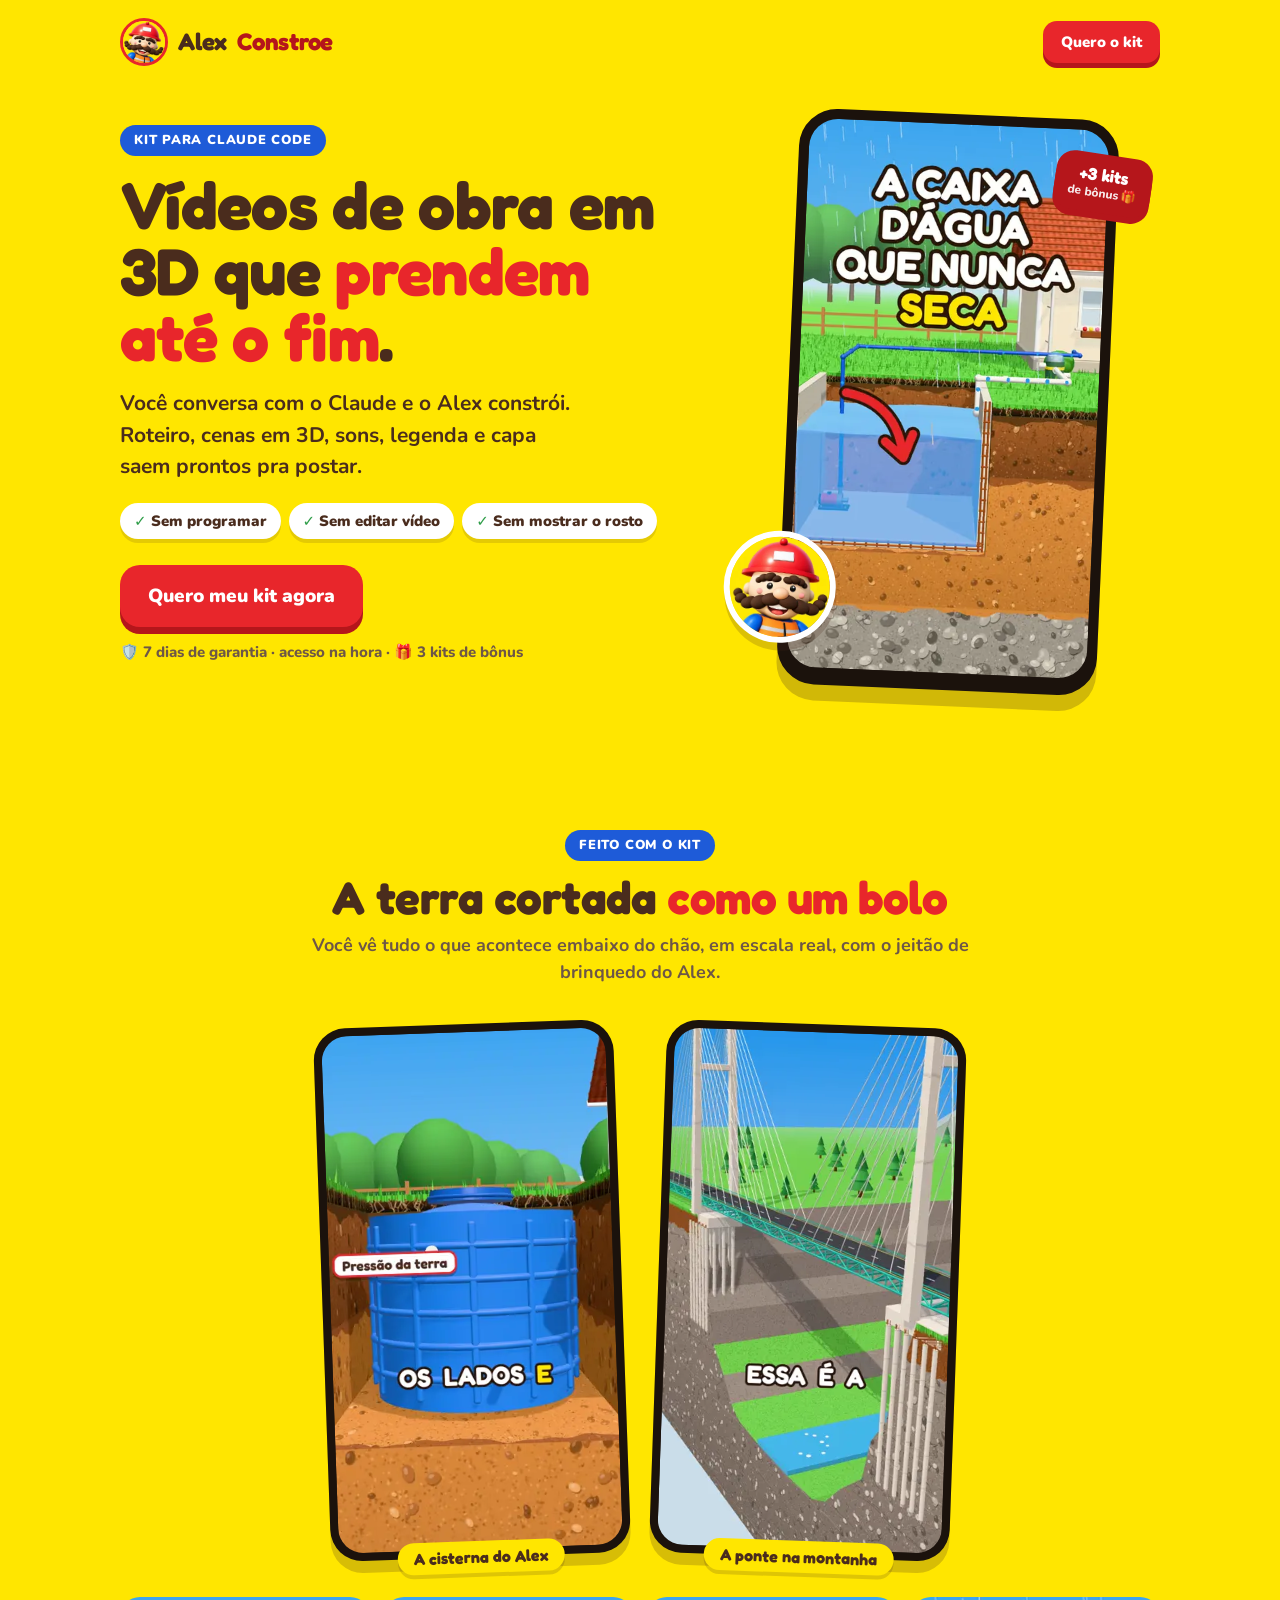
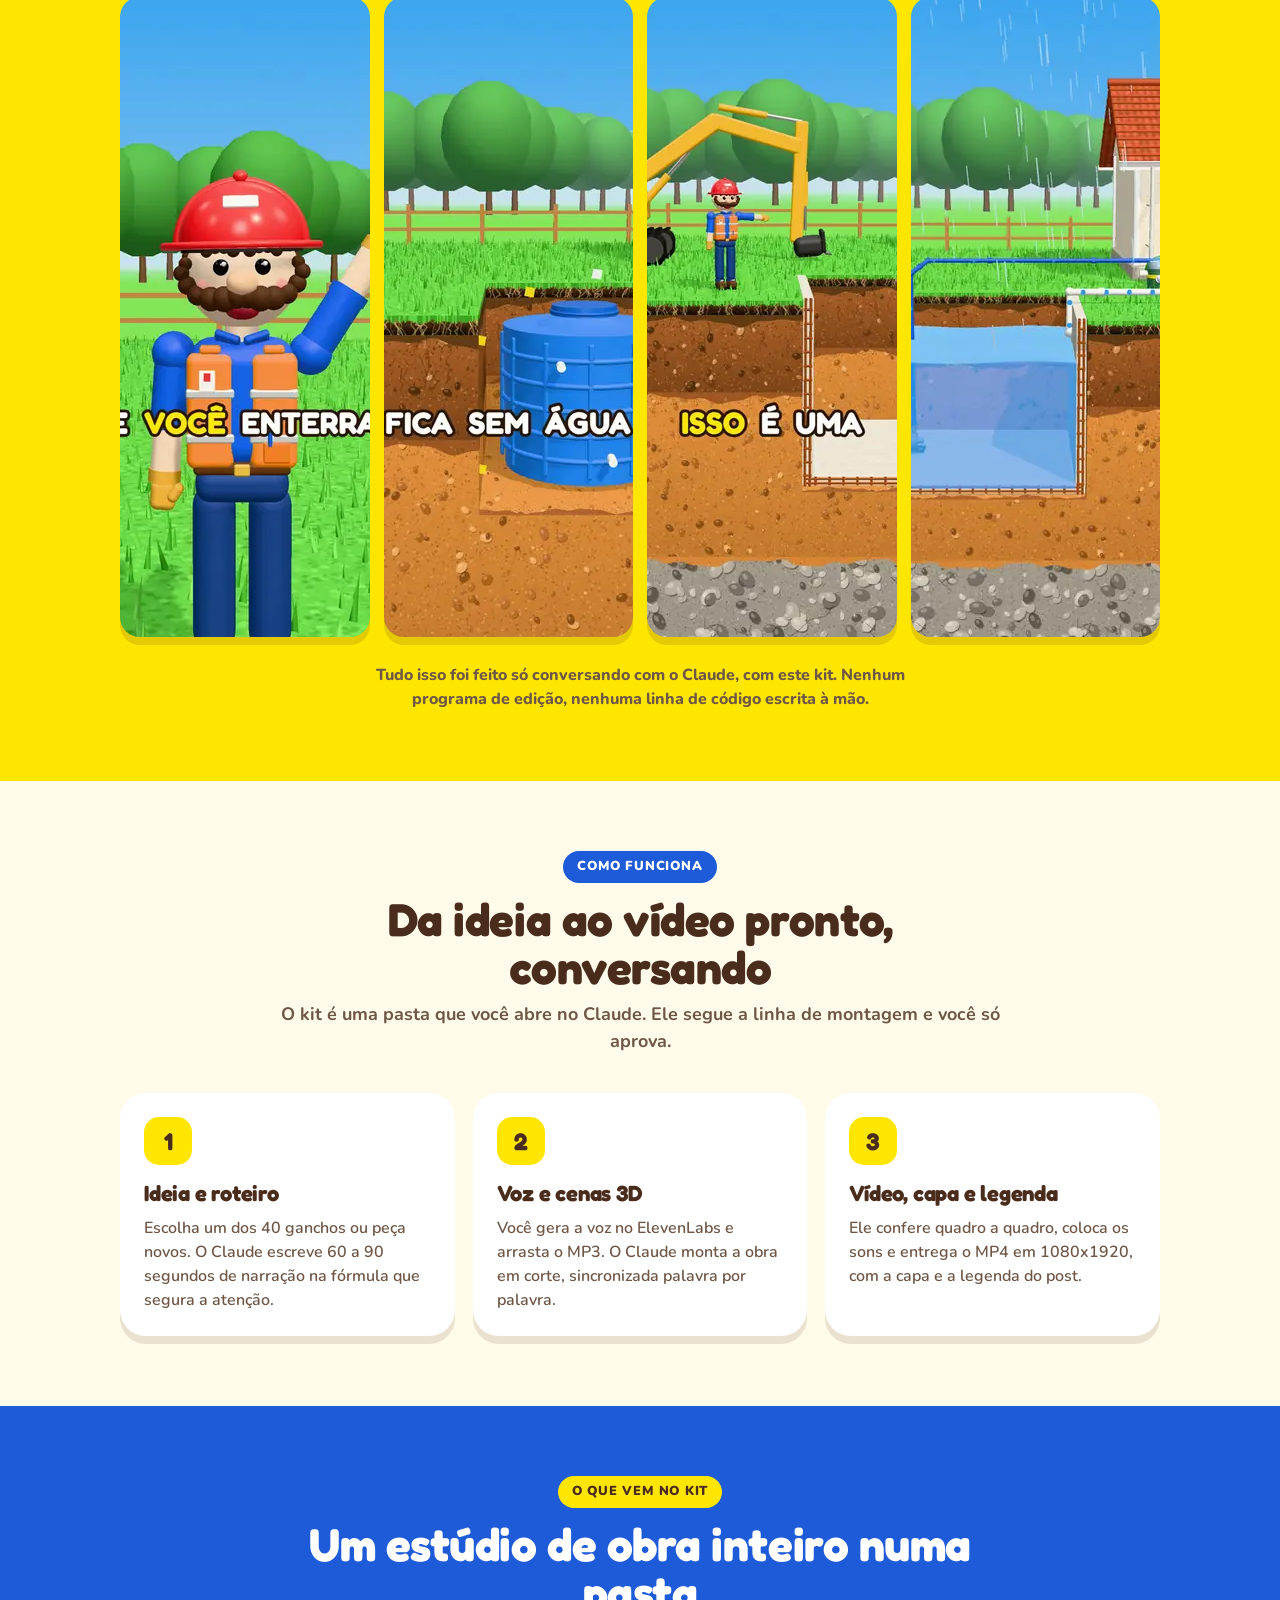
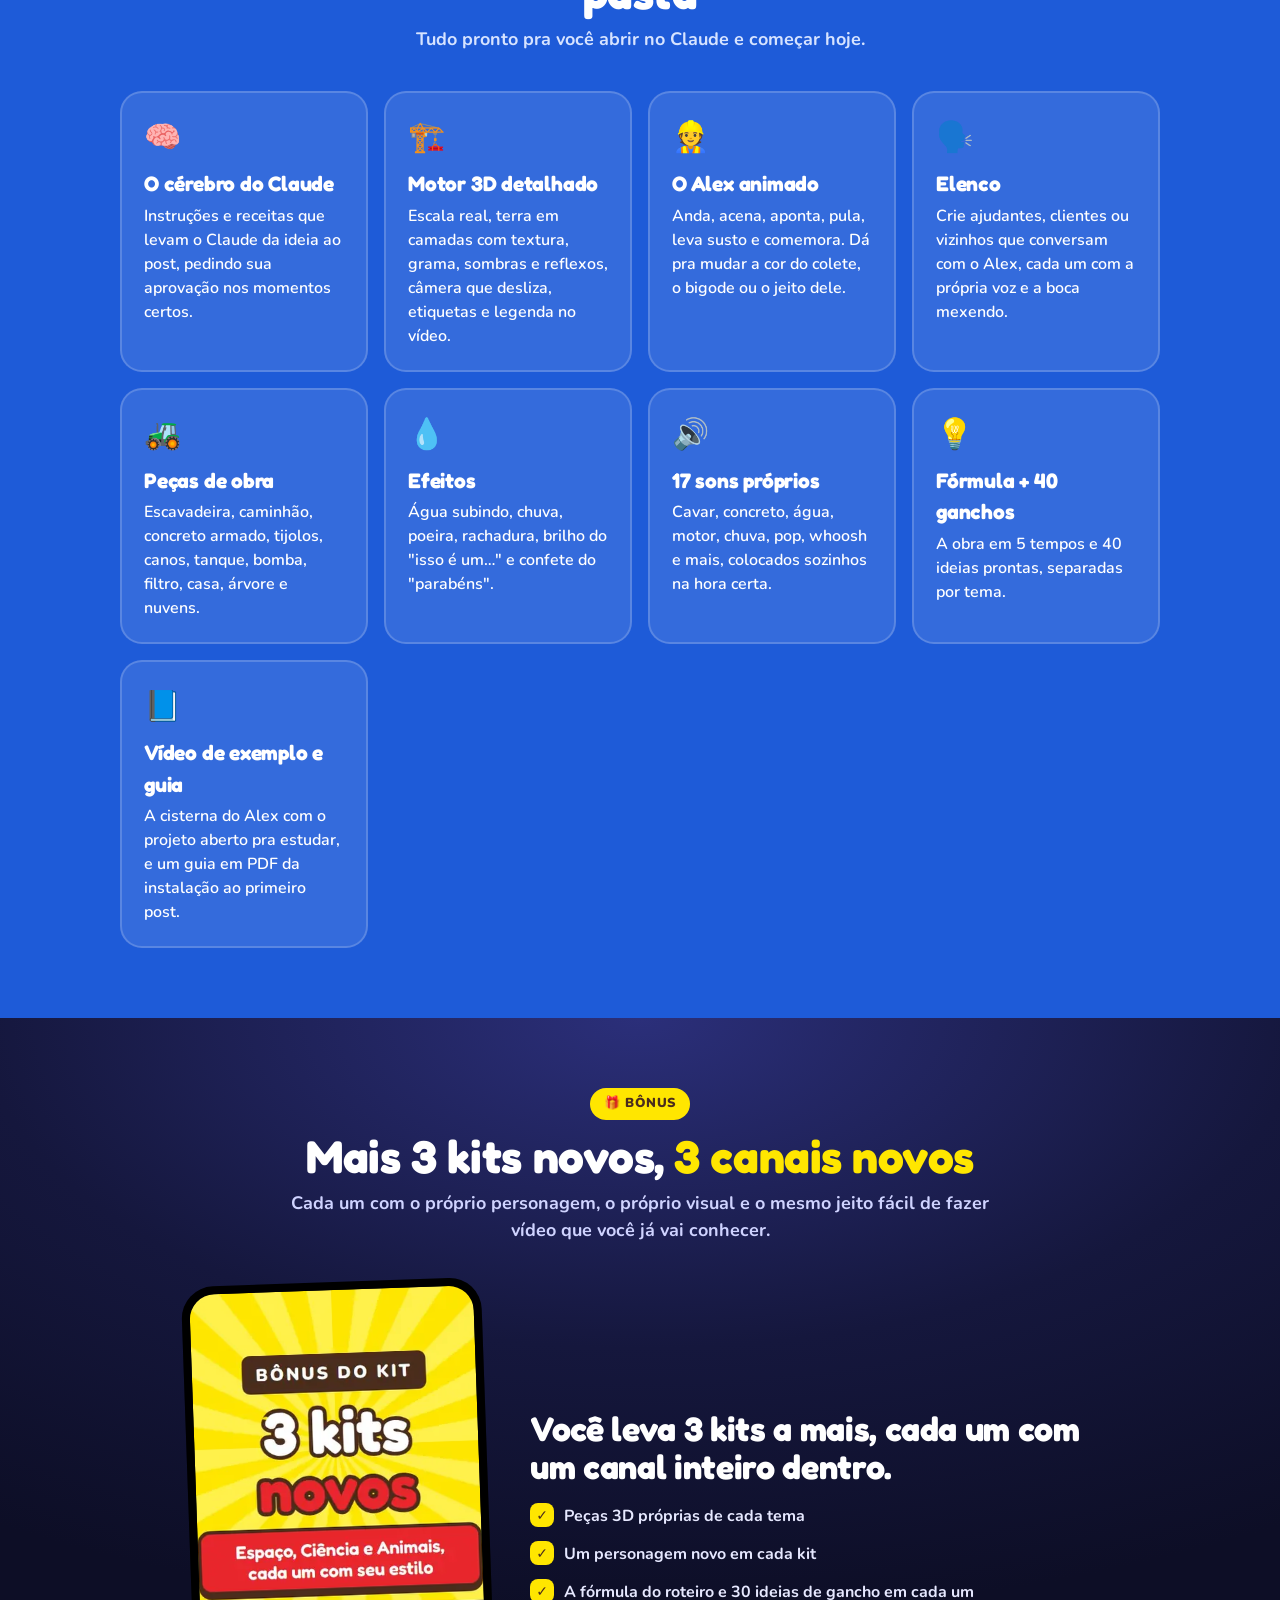
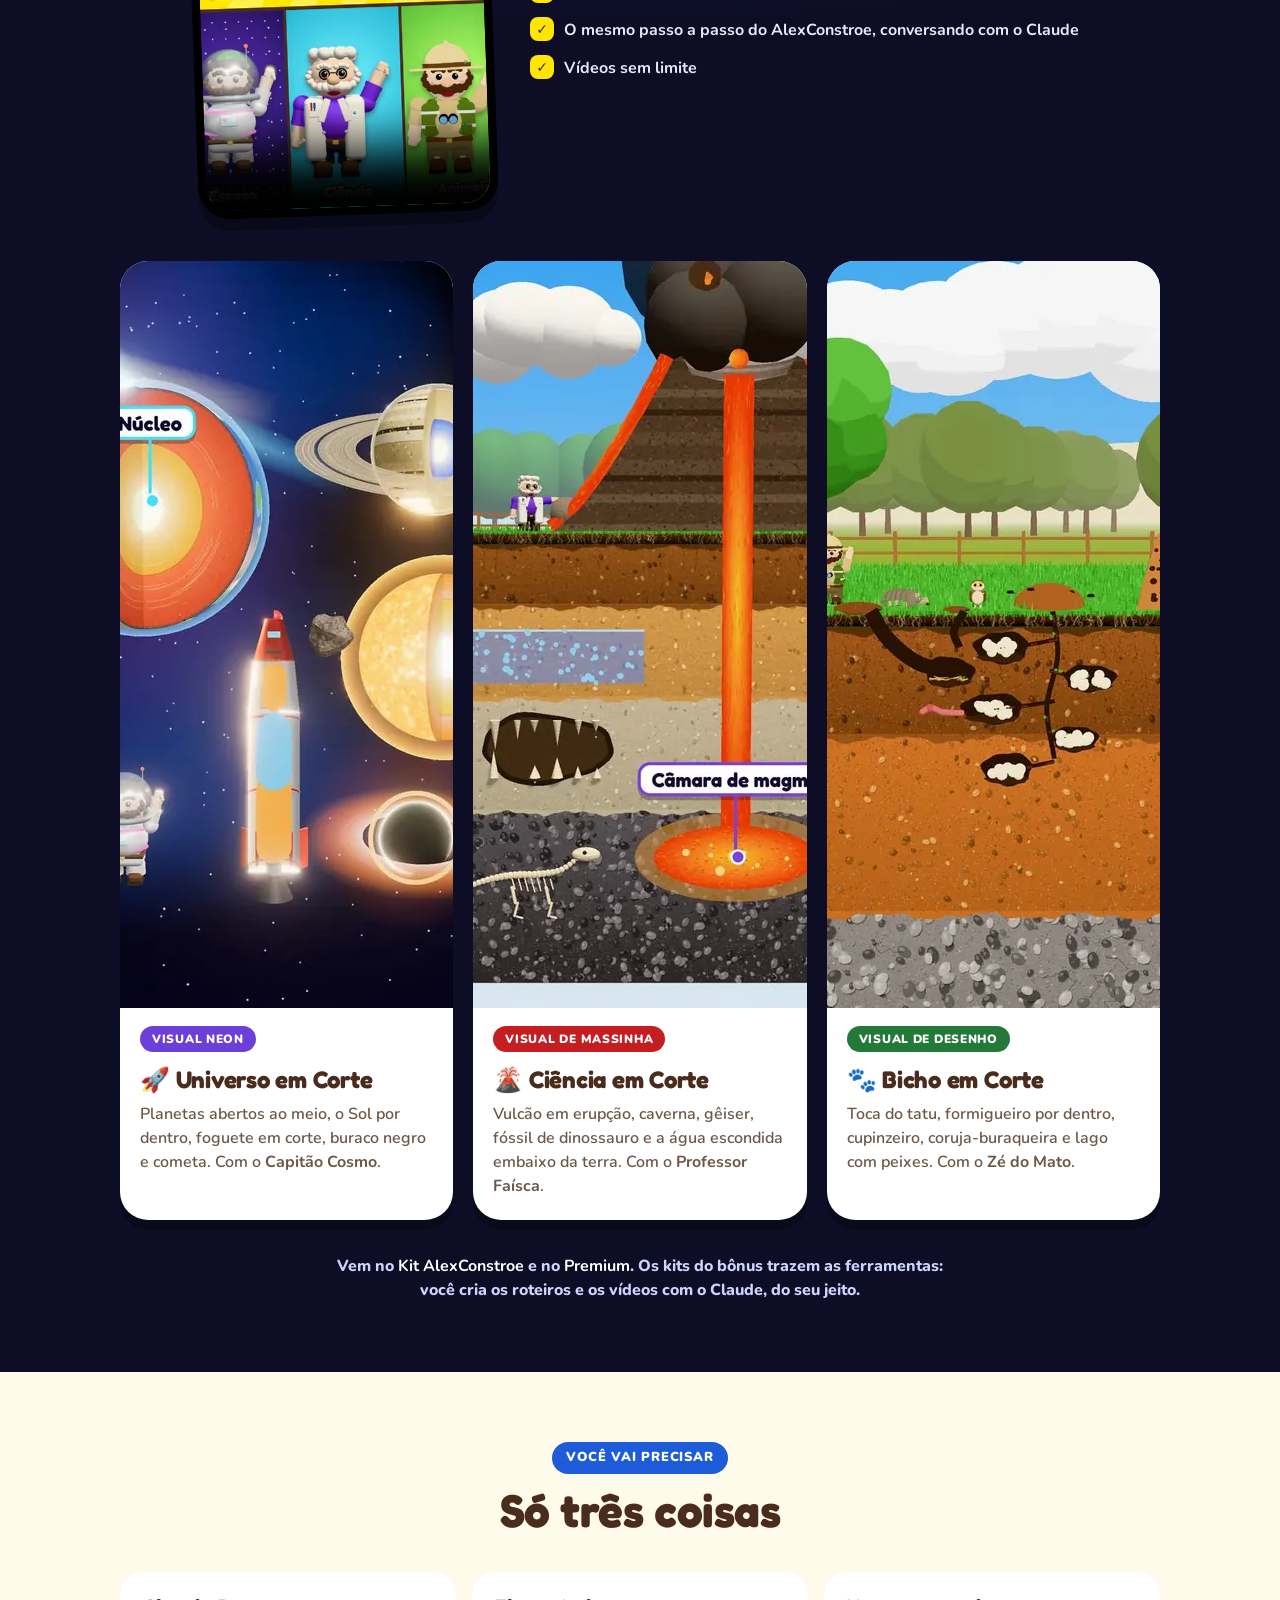
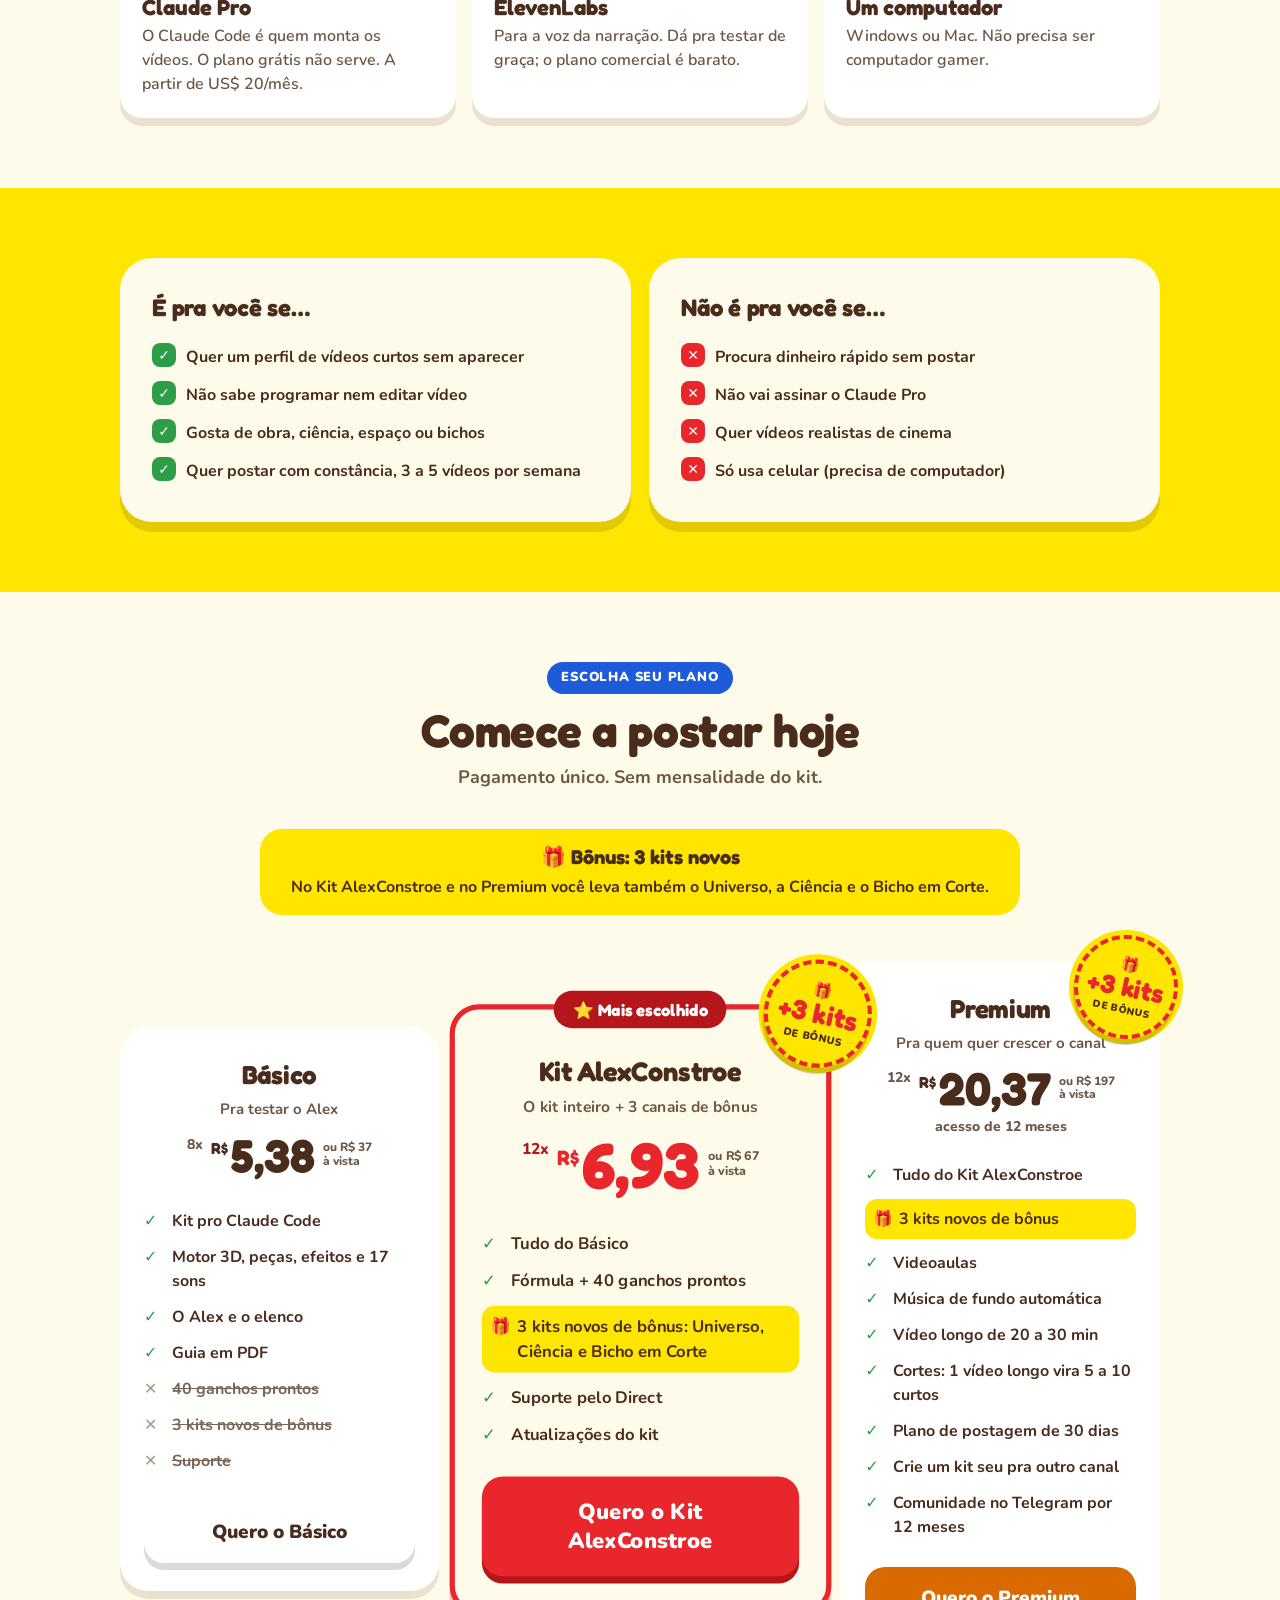
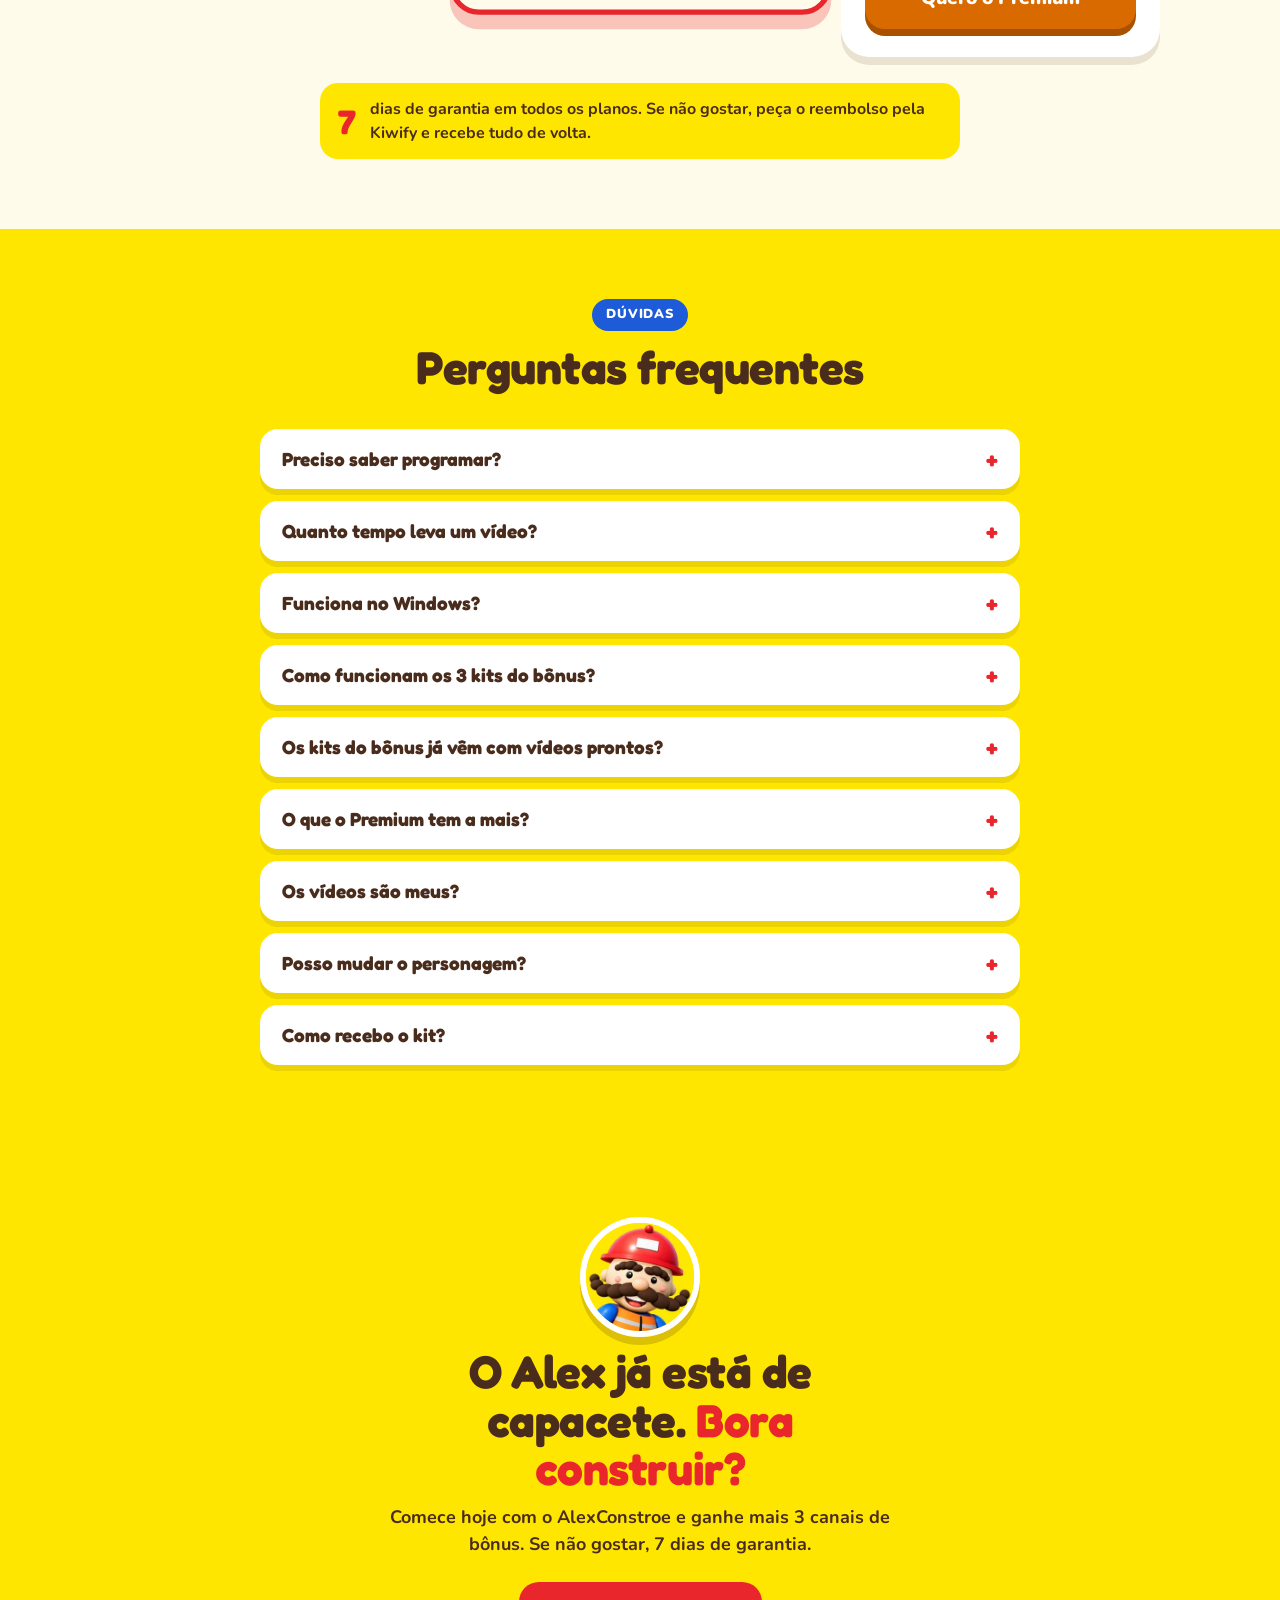
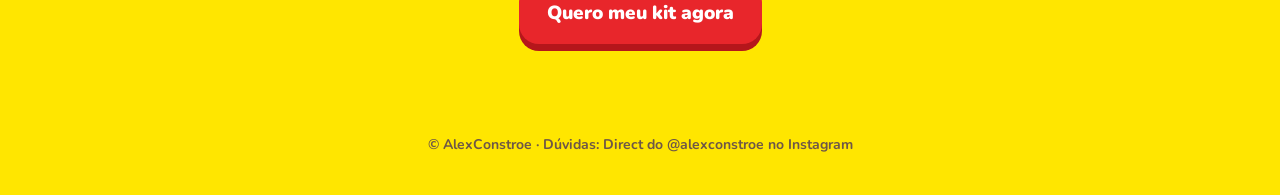
==== commit 2152d5ab: "Preço parcelado nos planos Co-Authored-By: Claude Opus 5.5 <noreply@anthropic.com>" ====
--- a/index.html
+++ b/index.html
@@ -169,6 +169,14 @@
 .plano .valor { margin: 6px 0 4px; font-weight: 800; color: var(--suave); }
 .plano .valor b { font: 700 40px "Fredoka"; color: var(--marrom); }
 .plano .valor small { display: block; font-size: 14px; }
+.plano .valor .linha { display: flex; justify-content: center; align-items: center; gap: 8px; line-height: 1; }
+.plano .valor .vezes { font: 800 14px "Nunito"; color: var(--suave); align-self: flex-start; margin-top: 8px; }
+.plano .valor .linha b { font-size: 46px; }
+.plano .valor .rs { font-size: 16px; margin-right: 3px; vertical-align: 1.1em; }
+.plano.destaque .valor .linha b { font-size: 62px; }
+.plano.destaque .valor .rs { font-size: 20px; }
+.plano .valor .vista { font-size: 12px; line-height: 1.15; text-align: left; color: var(--suave); font-weight: 800; }
+.plano.destaque .valor .vezes { font-size: 15px; color: var(--vermelho-d); margin-top: 12px; }
 .plano ul { text-align: left; margin: 16px 0 22px; padding: 0; list-style: none; flex: 1; }
 .plano li { padding: 6px 0 6px 28px; position: relative; font-weight: 700; }
 .plano li::before { content: "✓"; position: absolute; left: 0; color: #2e9d48; font-weight: 900; }
@@ -501,9 +509,10 @@
 // ====== CONFIGURAÇÃO ======
 // Os 3 planos. Link vazio = o botão avisa "em breve" (crie a oferta na Kiwify e cole o link aqui).
 const PLANOS = {
-  basico:   { preco: "R$ 37",  link: "https://pay.kiwify.com.br/aj6JUm4" },
-  completo: { preco: "R$ 67",  link: "https://pay.kiwify.com.br/qmVVYji" },
-  premium:  { preco: "R$ 197", link: "https://pay.kiwify.com.br/Y5yeLbq", nota: "acesso de 12 meses" },
+// parcela: copie da página de pagamento da Kiwify (ela calcula os juros). Vazio = mostra só o preço à vista.
+  basico:   { preco: "R$ 37",  parcela: "8x R$ 5,38",   link: "https://pay.kiwify.com.br/aj6JUm4" },
+  completo: { preco: "R$ 67",  parcela: "12x R$ 6,93",  link: "https://pay.kiwify.com.br/qmVVYji" },
+  premium:  { preco: "R$ 197", parcela: "12x R$ 20,37", link: "https://pay.kiwify.com.br/Y5yeLbq", nota: "acesso de 12 meses" },
 };
 // Prazo do bônus (opcional). Vazio = o bônus fica sempre, sem relógio.
 // Com data (ex.: "2026-11-30T23:59:59-03:00"), aparece o relógio e o bônus some sozinho depois dela.
@@ -513,9 +522,12 @@
 
 document.querySelectorAll("[data-valor]").forEach(el => {
   const p = PLANOS[el.dataset.valor];
-  el.innerHTML = `<b>${p.preco}</b><small>${p.nota || "pagamento único"}</small>`;
+  if (!p.parcela) { el.innerHTML = `<b>${p.preco}</b><small>${p.nota || "pagamento único"}</small>`; return; }
+  const [vezes, , valor] = p.parcela.split(" ");
+  el.innerHTML = `<span class="linha"><span class="vezes">${vezes}</span><b><span class="rs">R$</span>${valor}</b><span class="vista">ou ${p.preco}<br>à vista</span></span>`
+    + (p.nota ? `<small>${p.nota}</small>` : "");
 });
-document.querySelectorAll("[data-preco-barra]").forEach(el => el.textContent = PLANOS.completo.preco);
+document.querySelectorAll("[data-preco-barra]").forEach(el => el.textContent = PLANOS.completo.parcela || PLANOS.completo.preco);
 
 const aviso = document.getElementById("aviso");
 document.querySelectorAll("[data-plano]").forEach(a => {
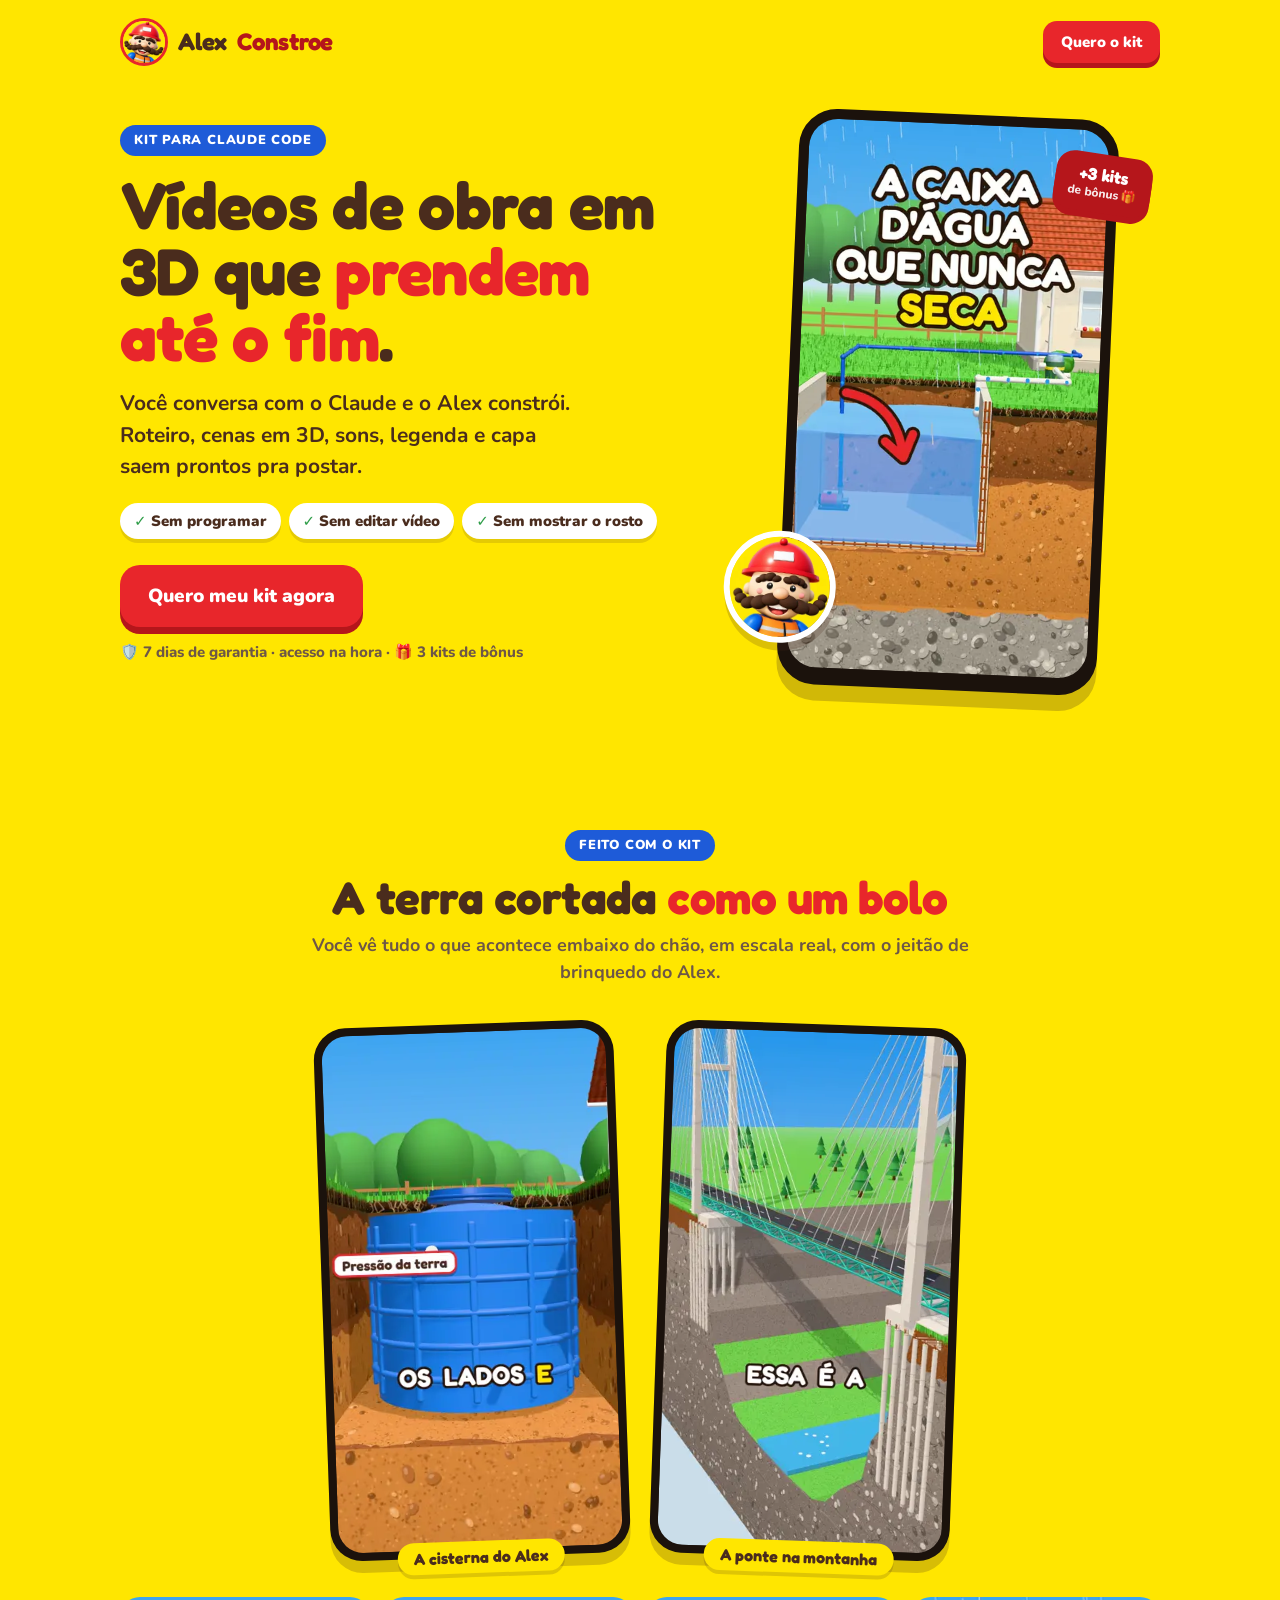
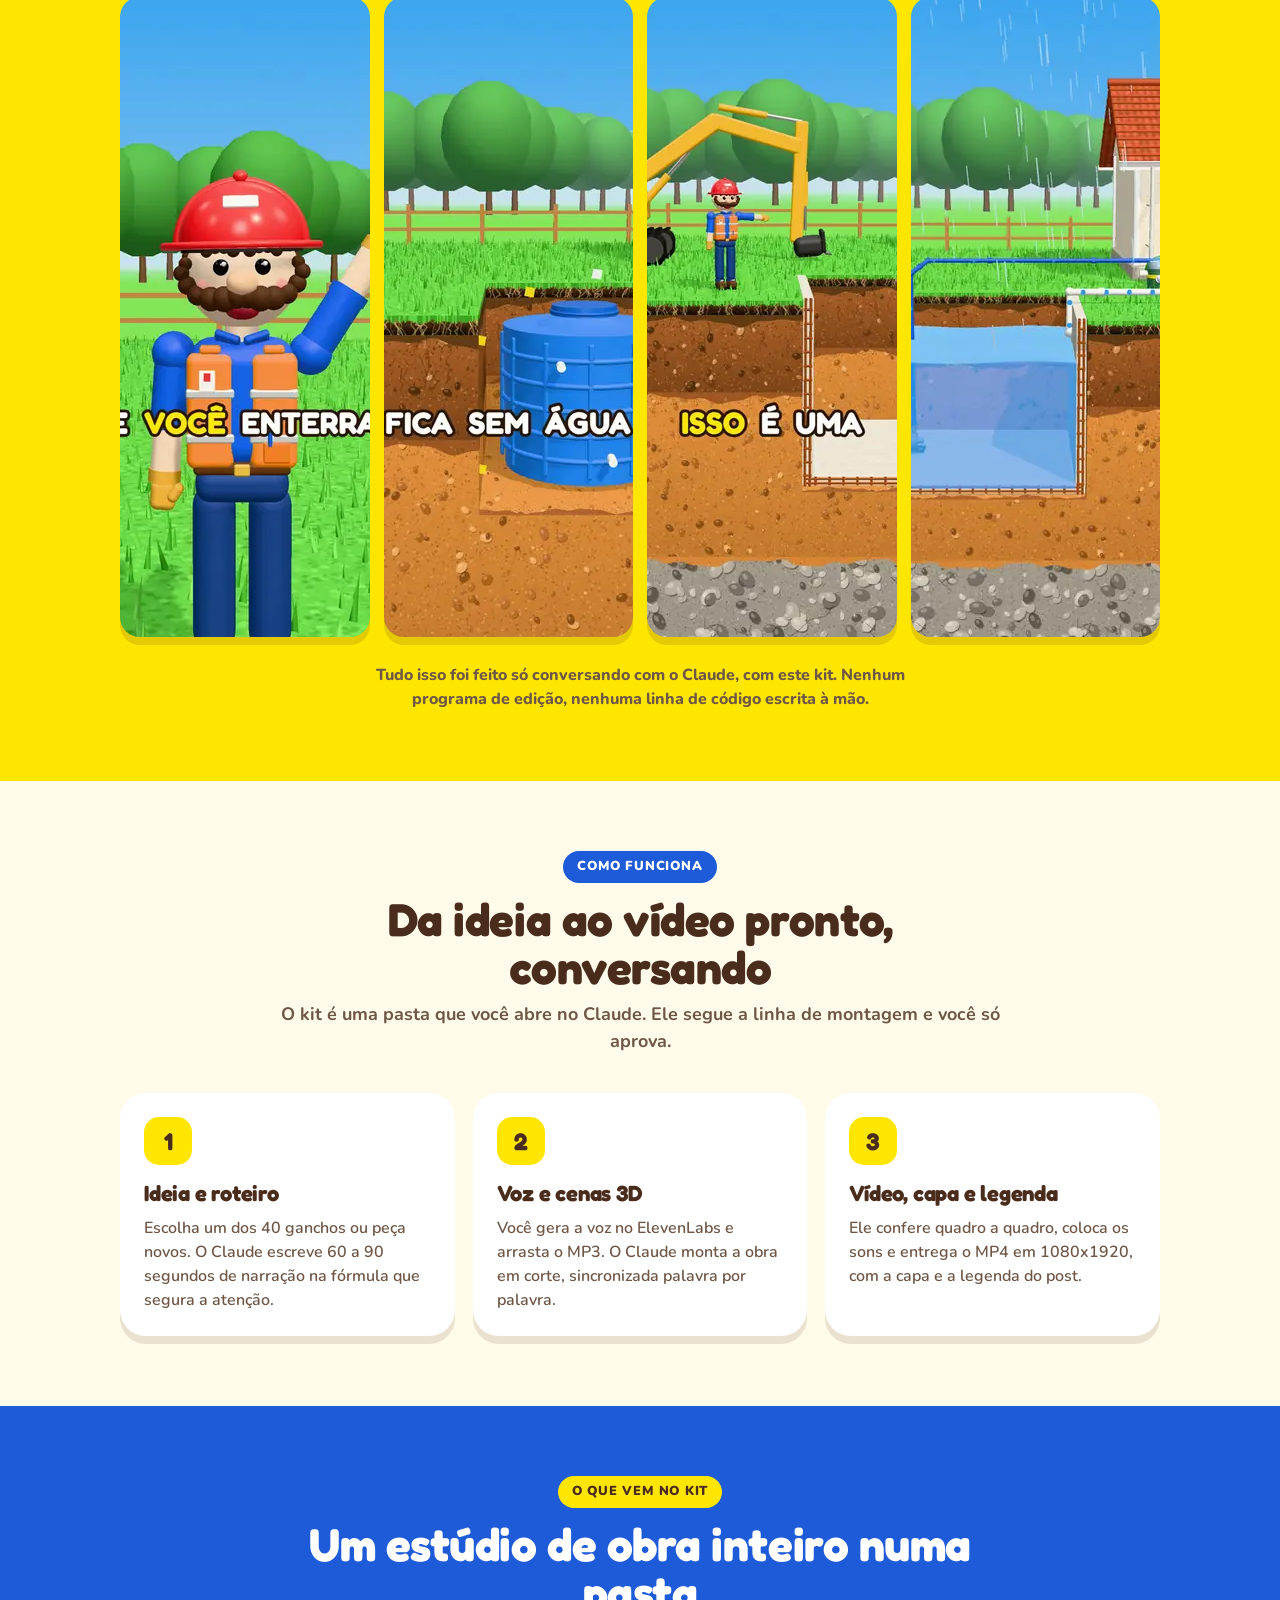
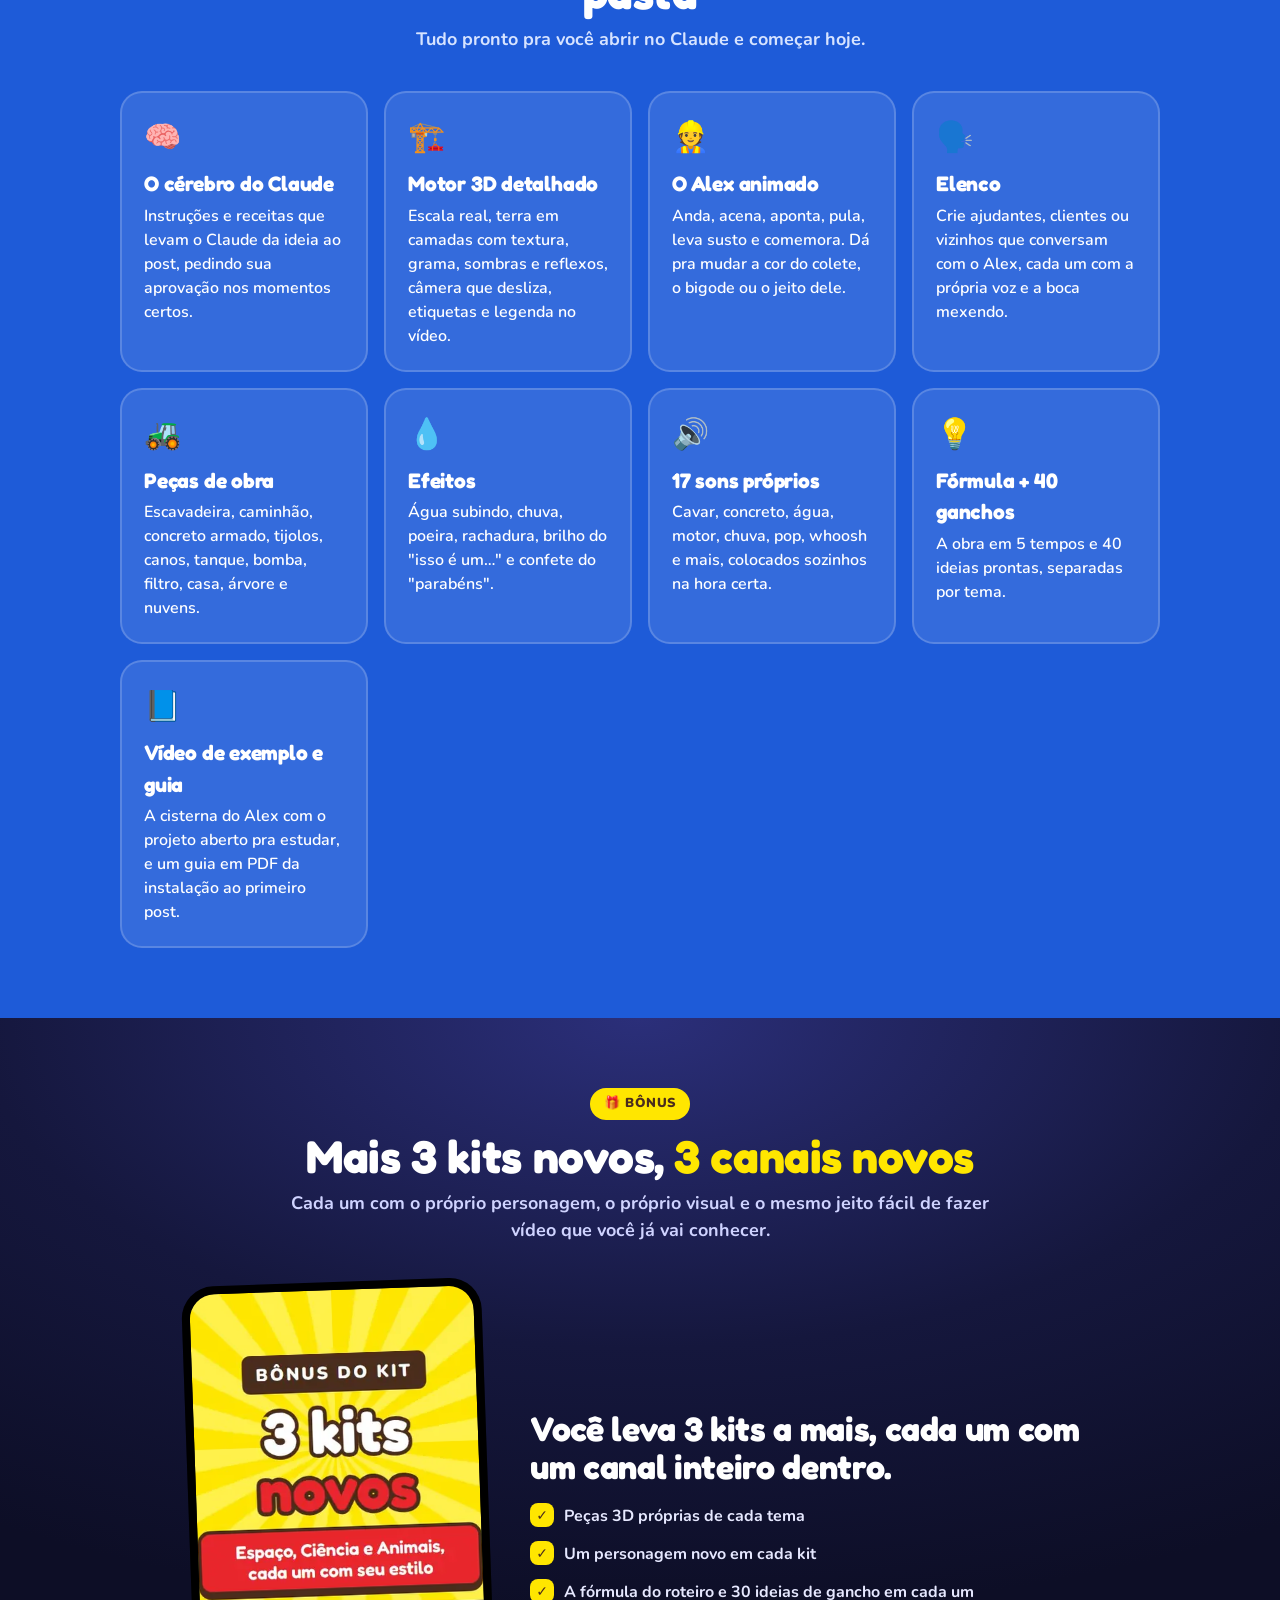
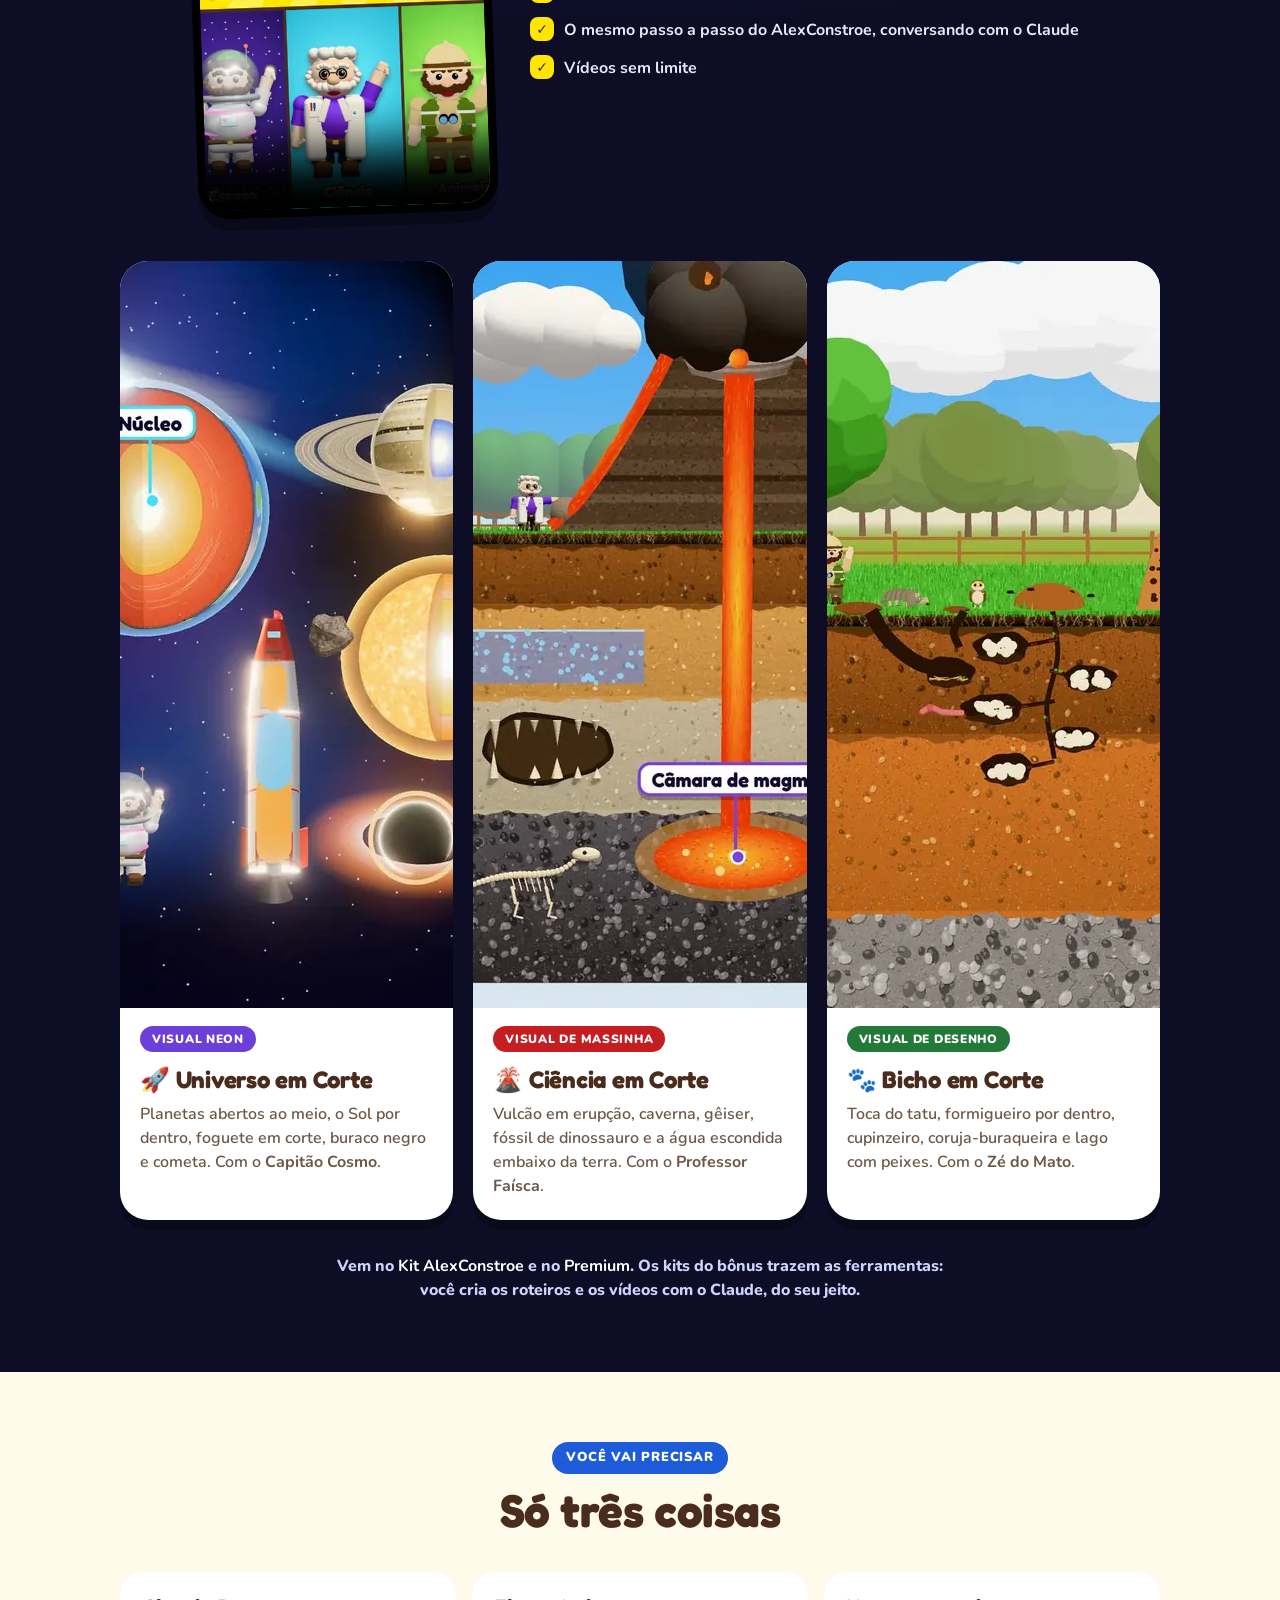
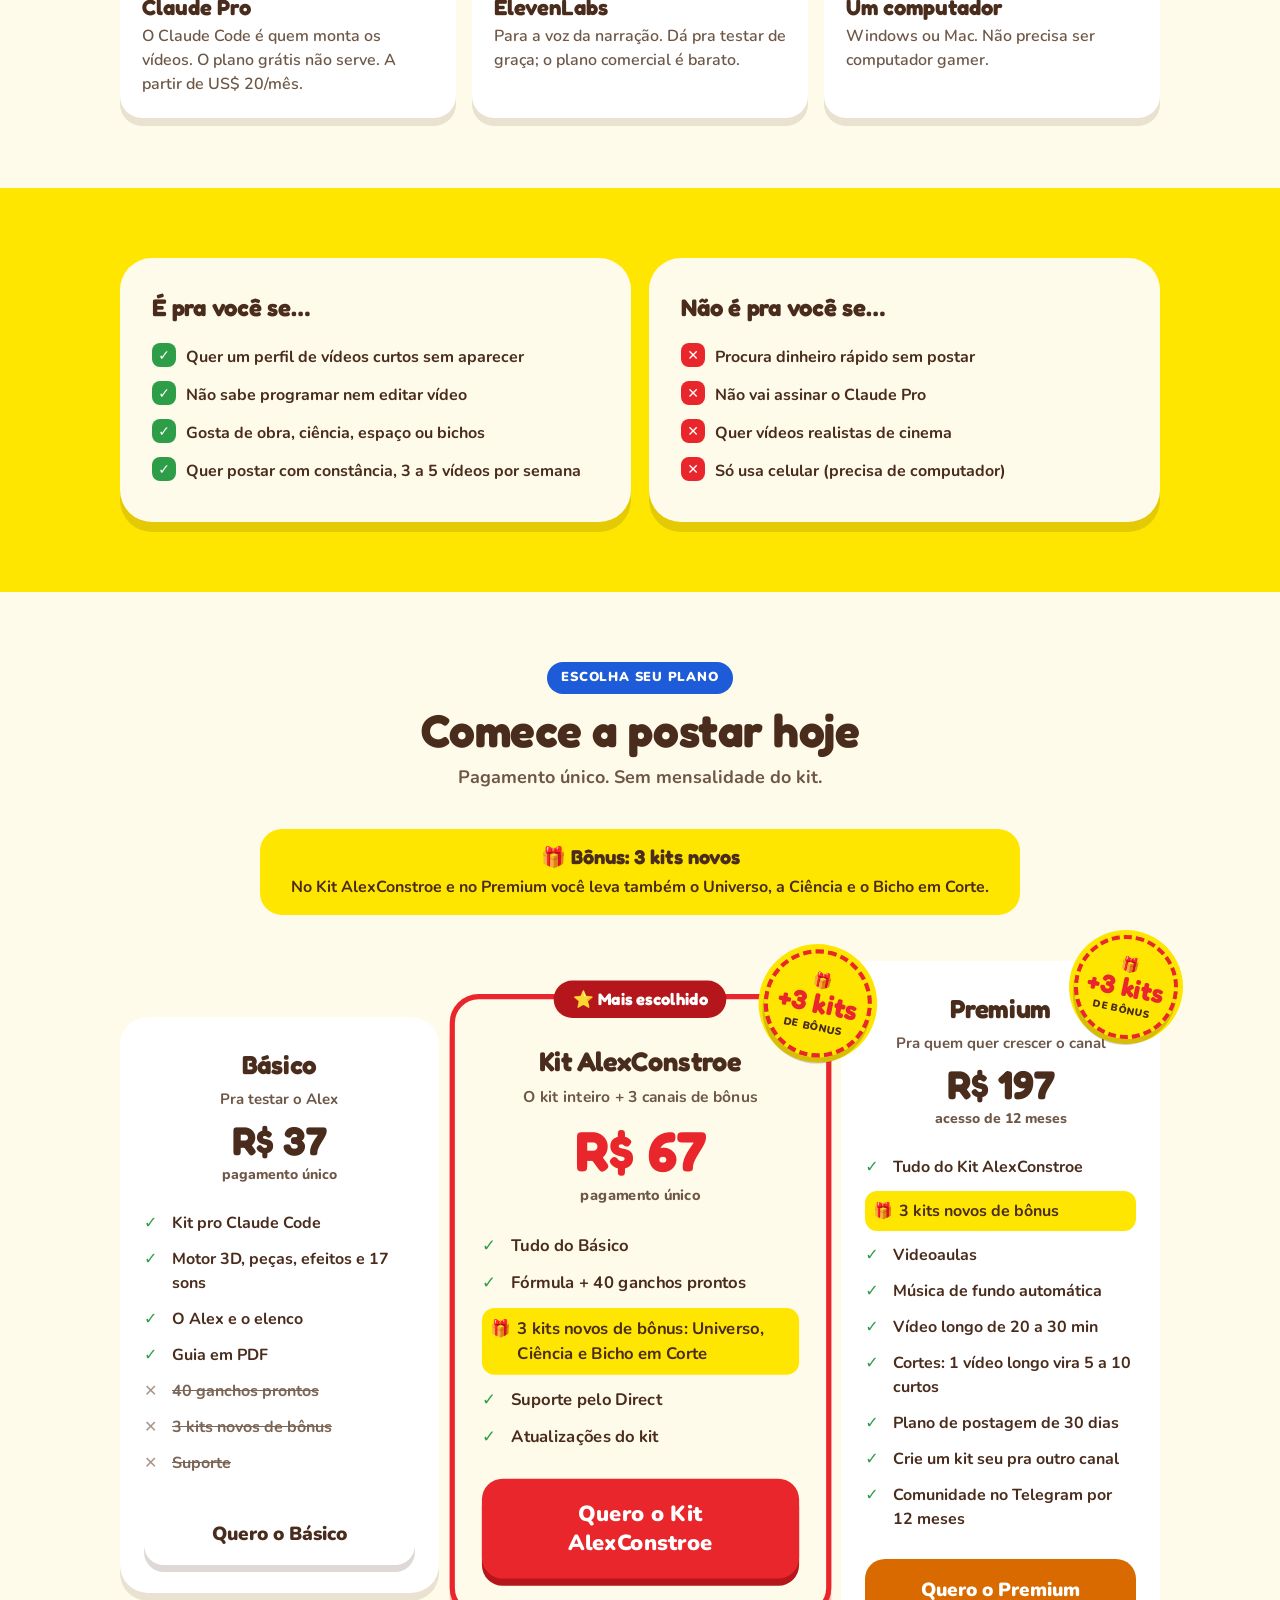
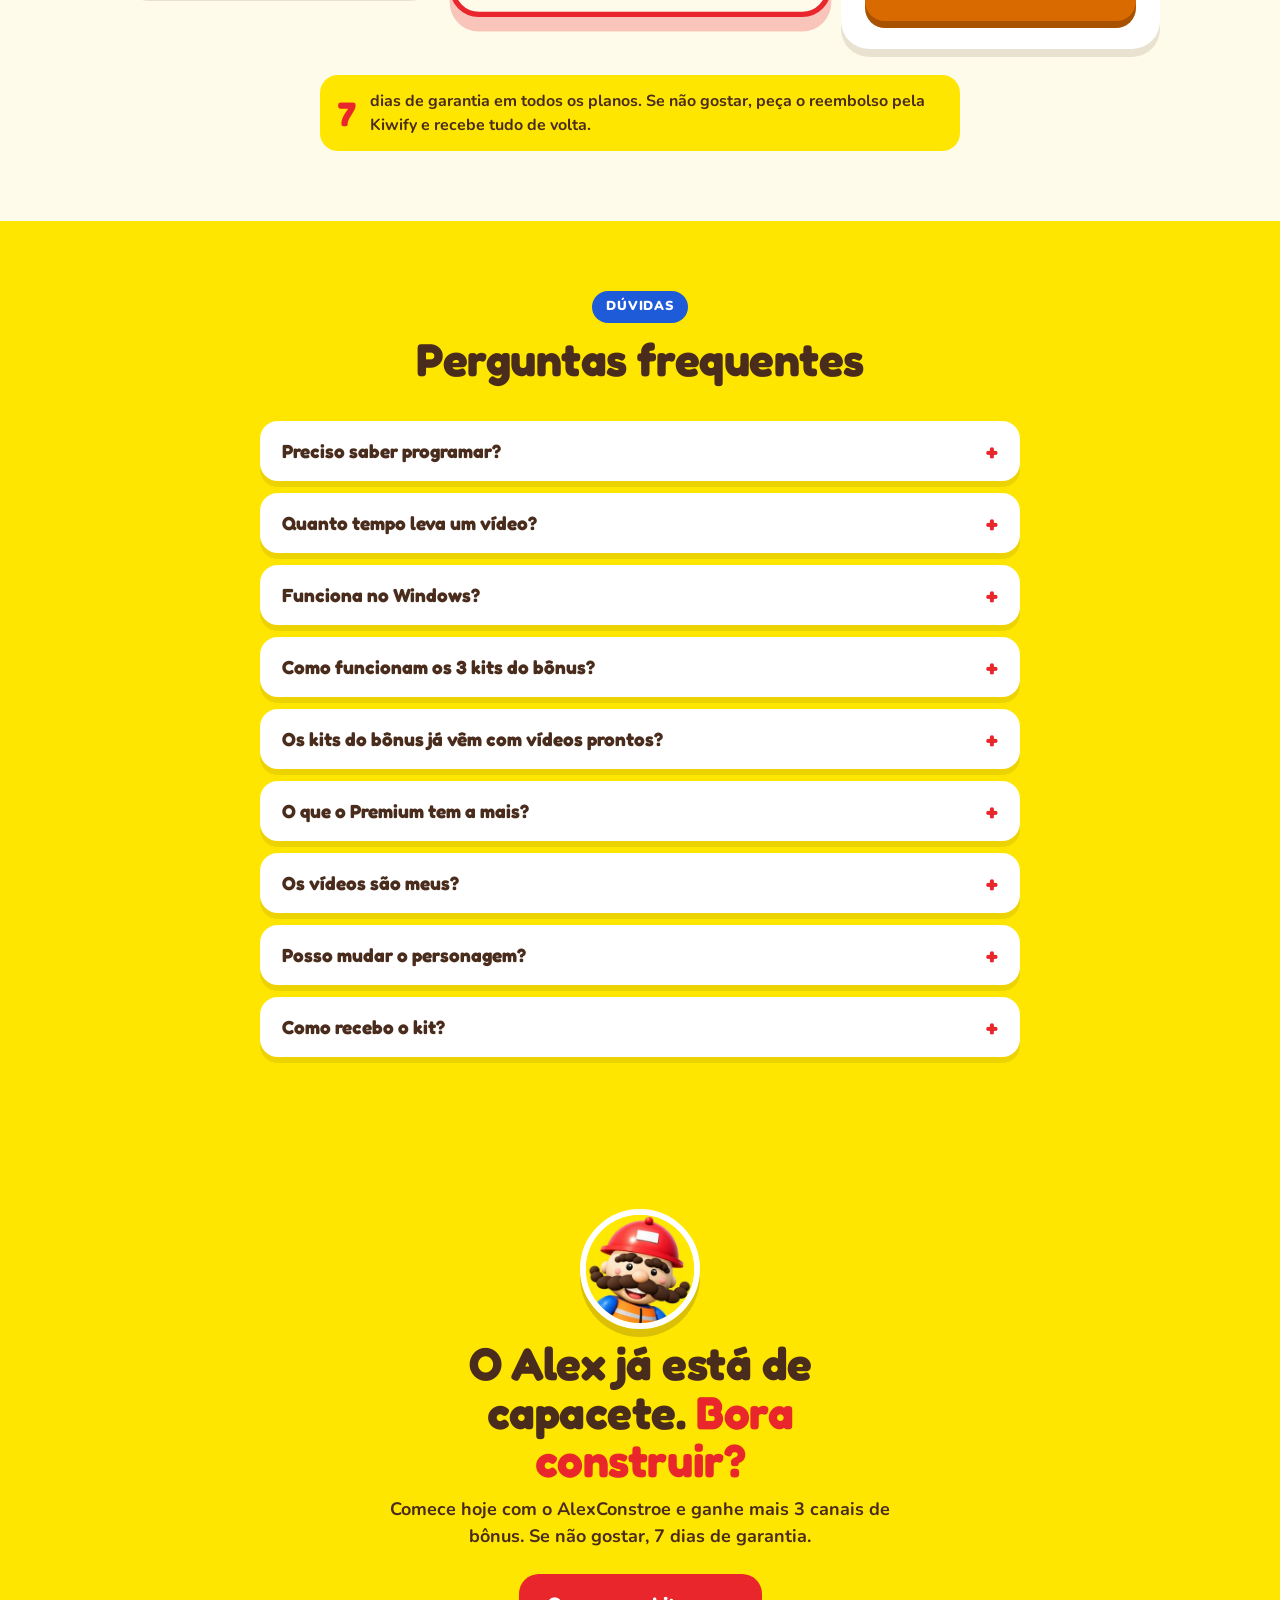
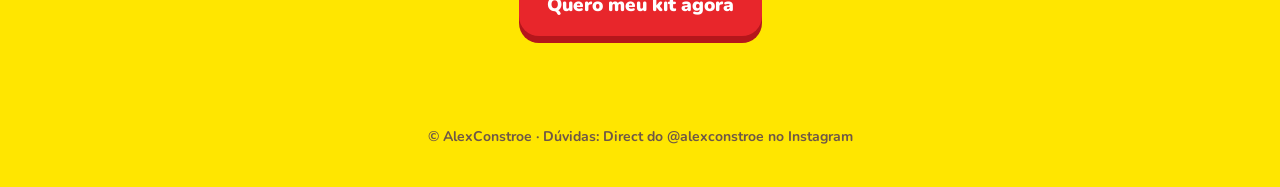
==== commit 386f9334: "Volta o preço à vista nos planos Co-Authored-By: Claude Opus 5.5 <noreply@anthropic.com>" ====
--- a/index.html
+++ b/index.html
@@ -510,9 +510,9 @@
 // Os 3 planos. Link vazio = o botão avisa "em breve" (crie a oferta na Kiwify e cole o link aqui).
 const PLANOS = {
 // parcela: copie da página de pagamento da Kiwify (ela calcula os juros). Vazio = mostra só o preço à vista.
-  basico:   { preco: "R$ 37",  parcela: "8x R$ 5,38",   link: "https://pay.kiwify.com.br/aj6JUm4" },
-  completo: { preco: "R$ 67",  parcela: "12x R$ 6,93",  link: "https://pay.kiwify.com.br/qmVVYji" },
-  premium:  { preco: "R$ 197", parcela: "12x R$ 20,37", link: "https://pay.kiwify.com.br/Y5yeLbq", nota: "acesso de 12 meses" },
+  basico:   { preco: "R$ 37",  parcela: "", link: "https://pay.kiwify.com.br/aj6JUm4" },
+  completo: { preco: "R$ 67",  parcela: "", link: "https://pay.kiwify.com.br/qmVVYji" },
+  premium:  { preco: "R$ 197", parcela: "", link: "https://pay.kiwify.com.br/Y5yeLbq", nota: "acesso de 12 meses" },
 };
 // Prazo do bônus (opcional). Vazio = o bônus fica sempre, sem relógio.
 // Com data (ex.: "2026-11-30T23:59:59-03:00"), aparece o relógio e o bônus some sozinho depois dela.
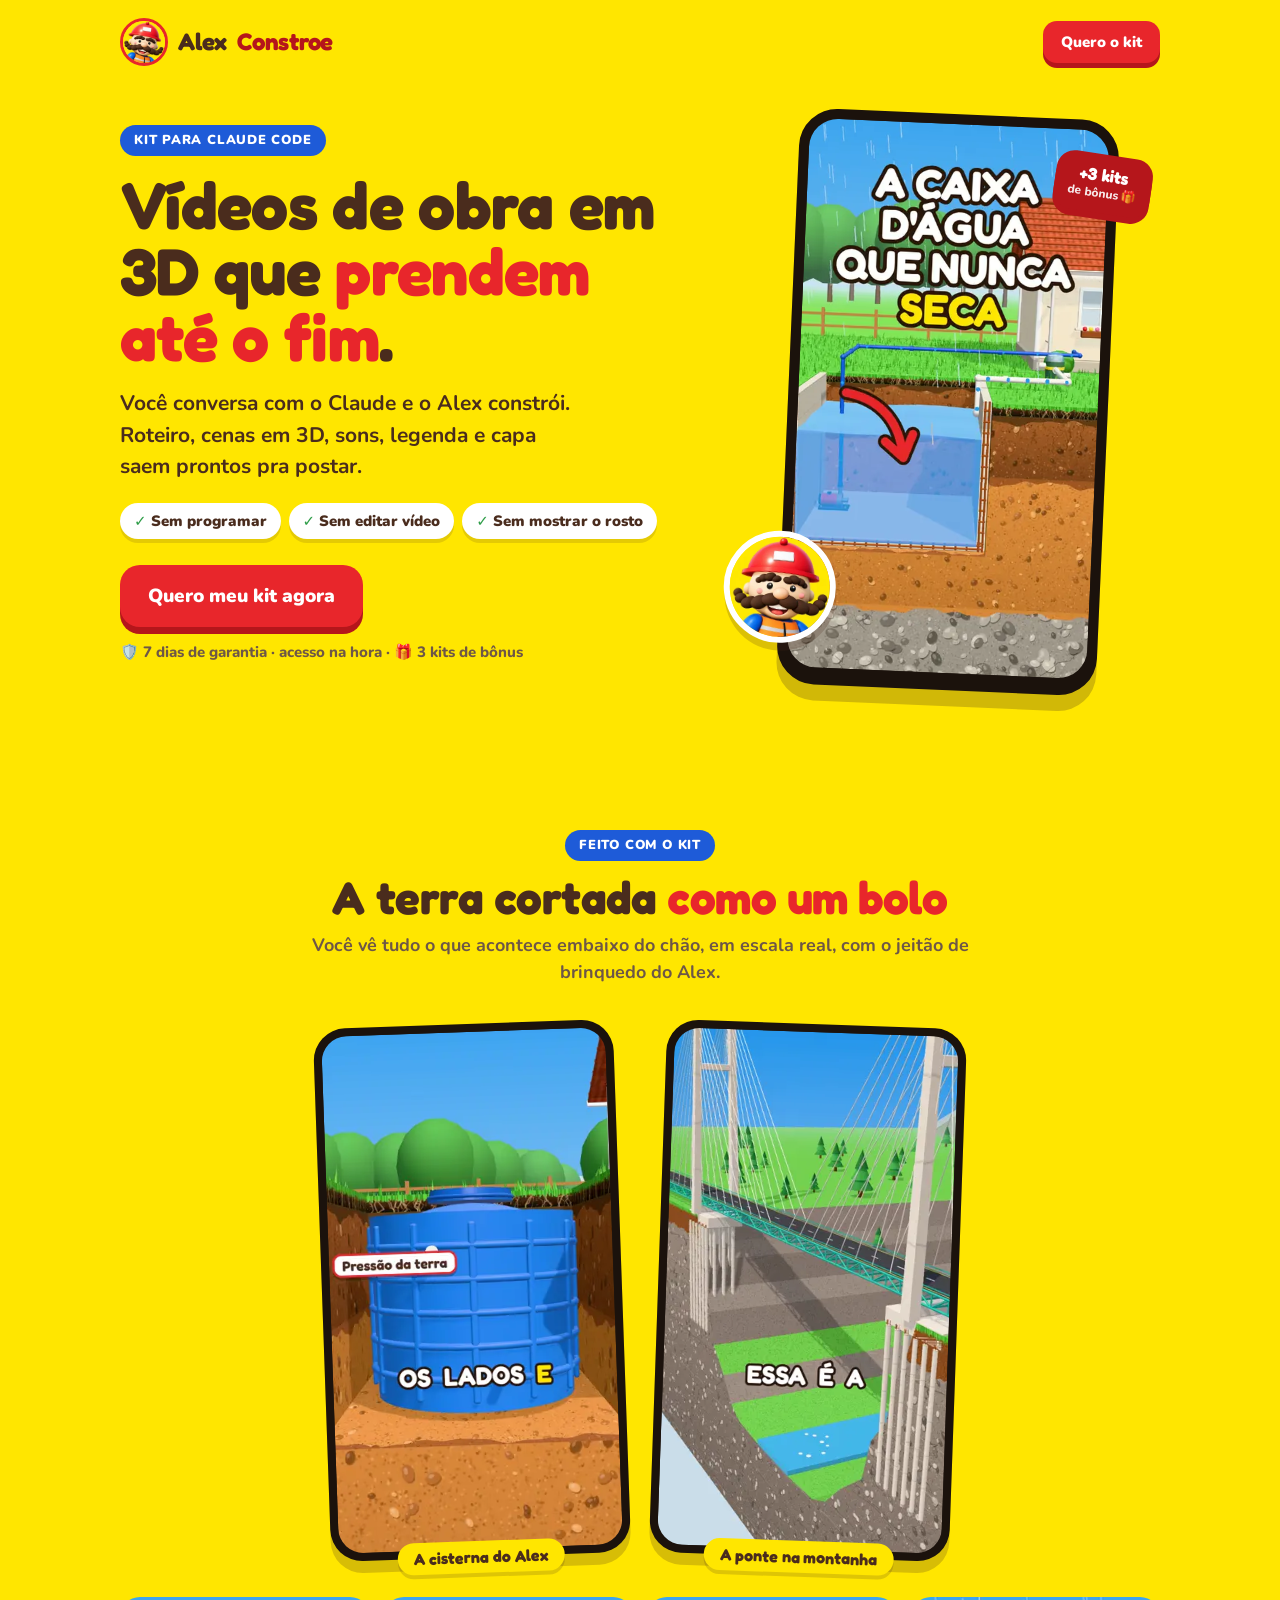
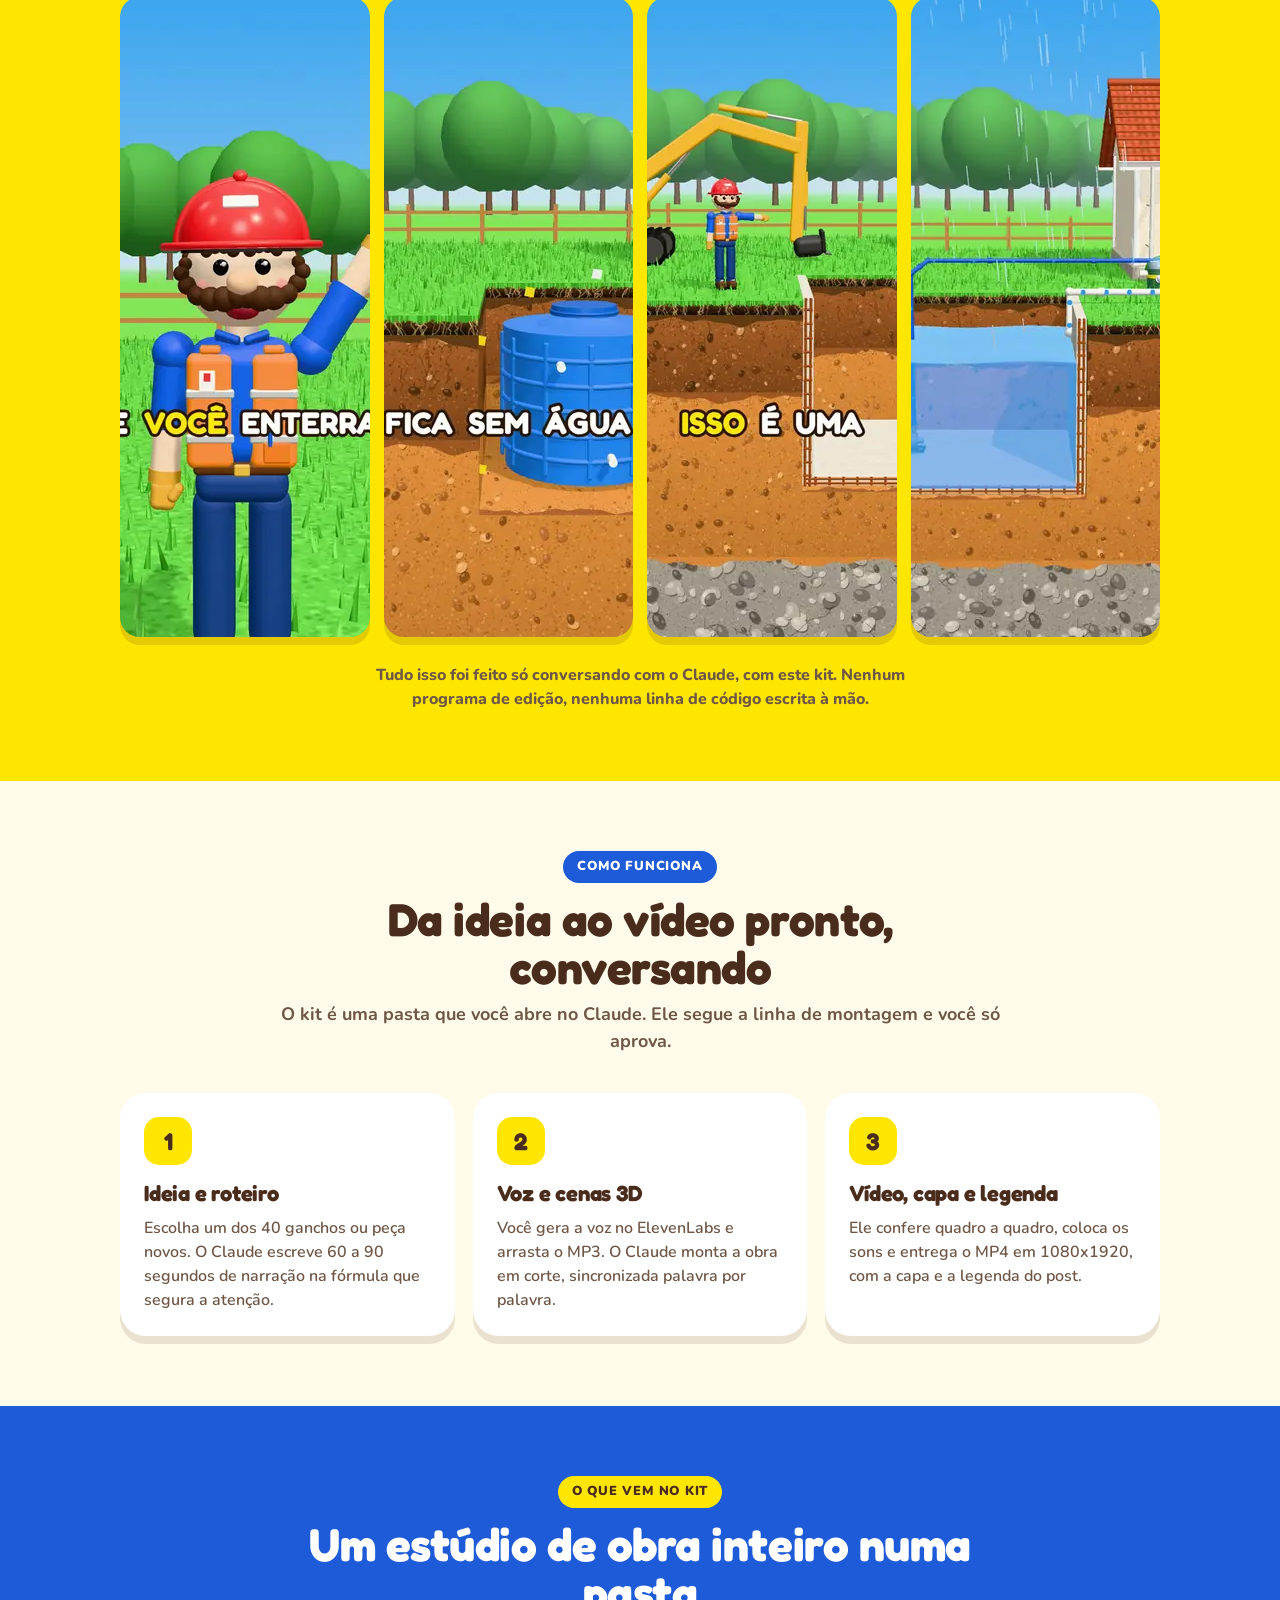
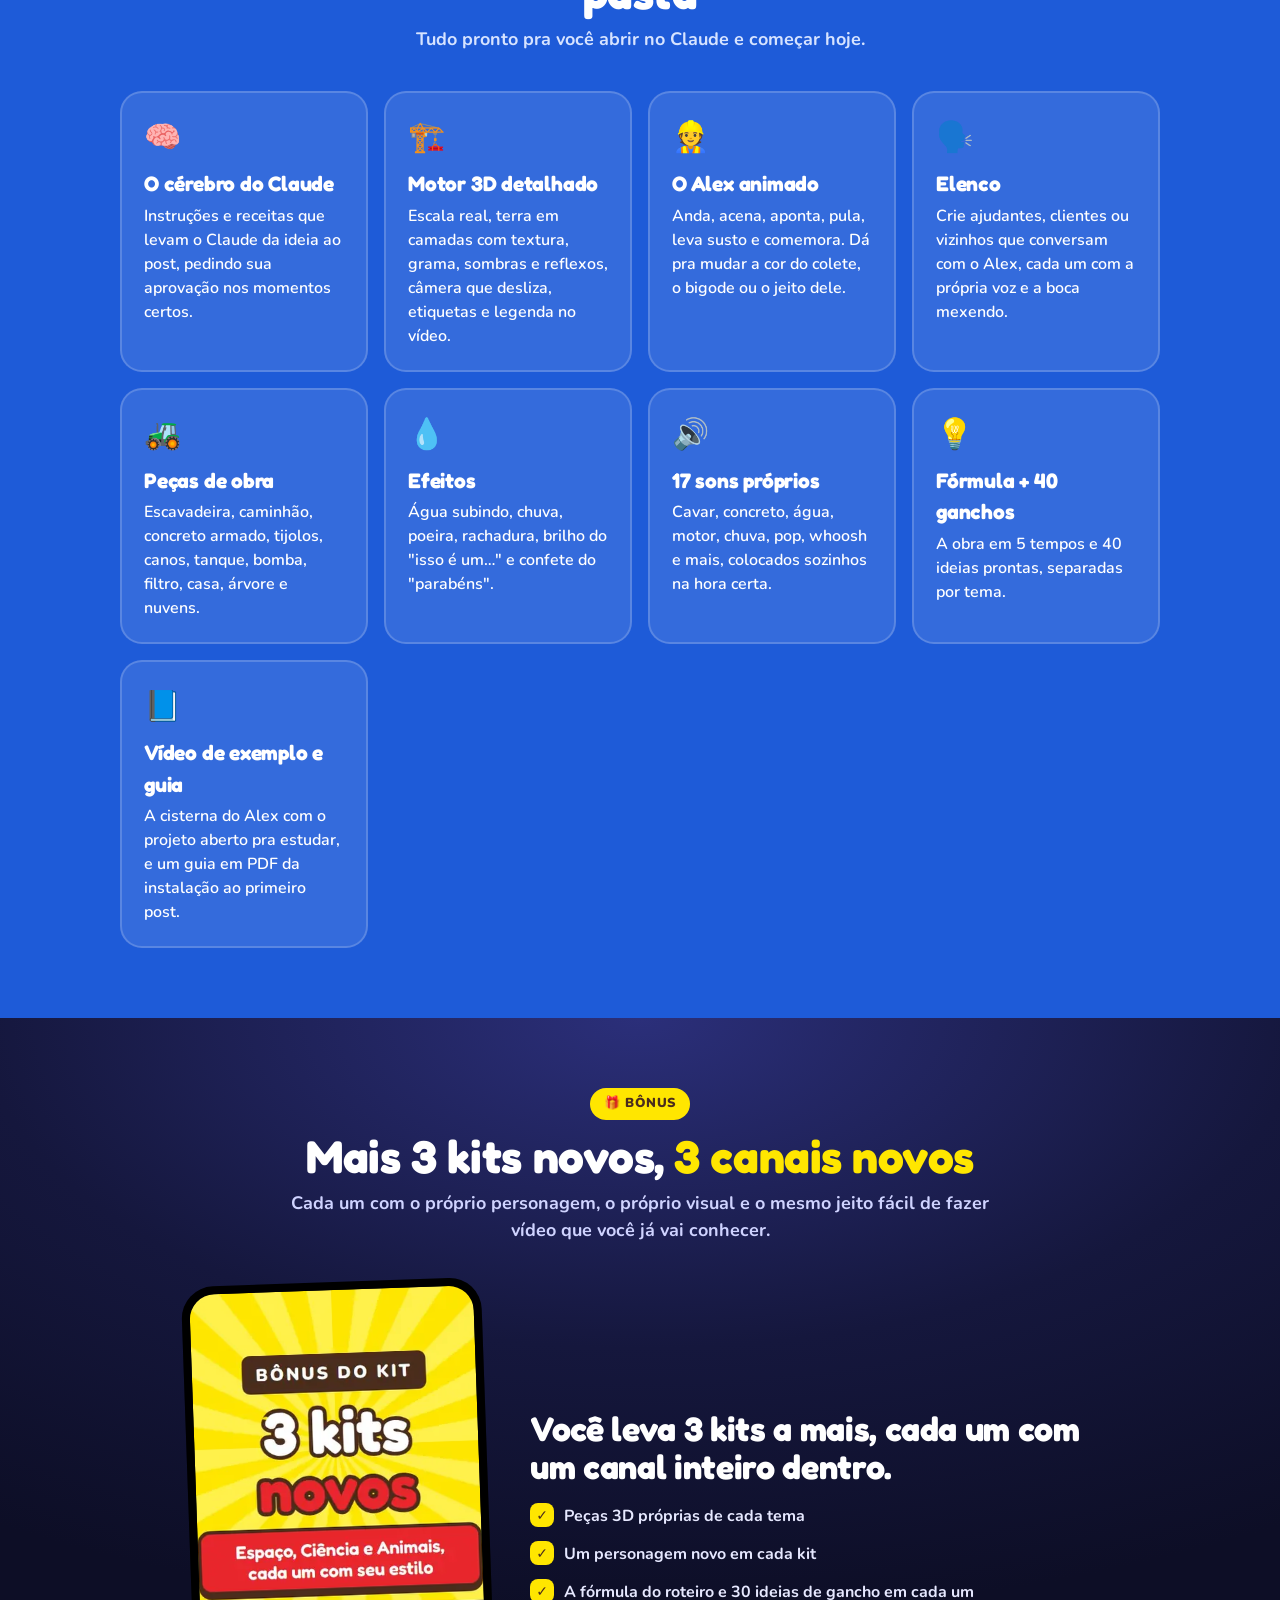
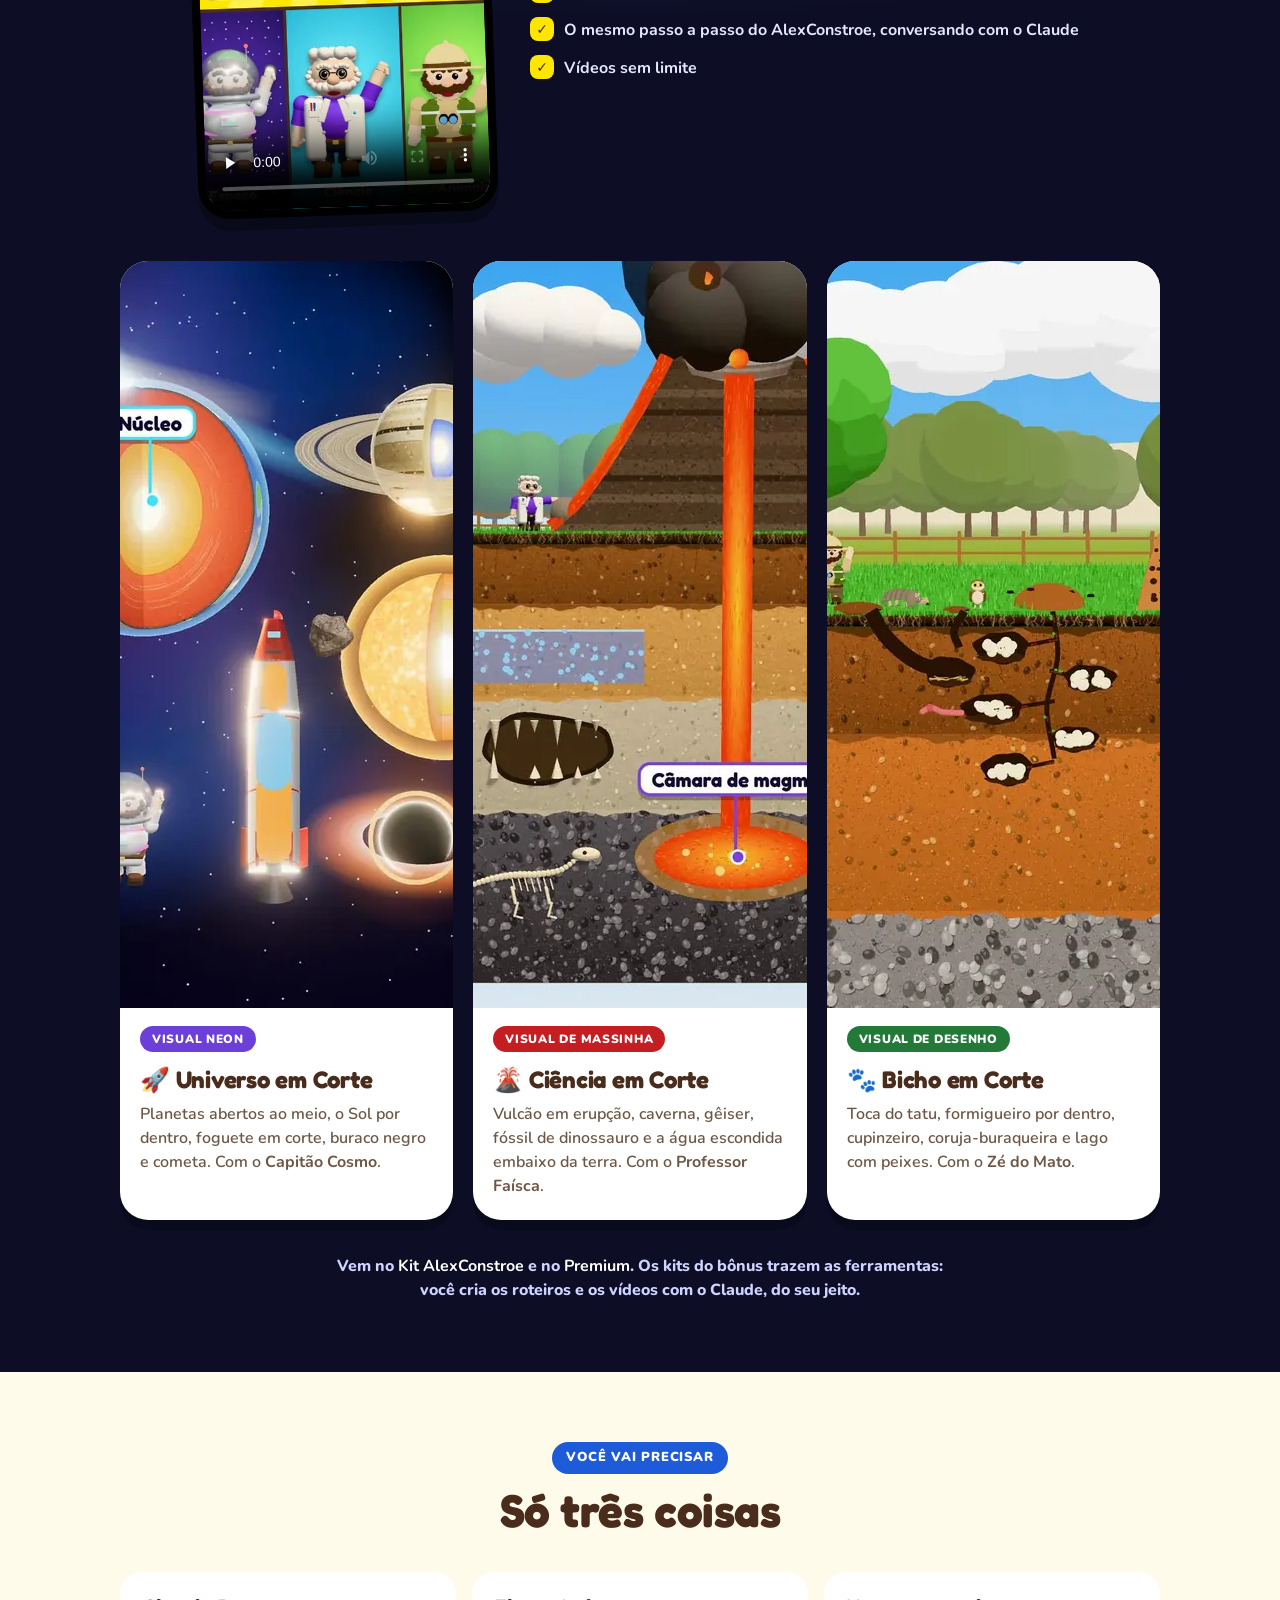
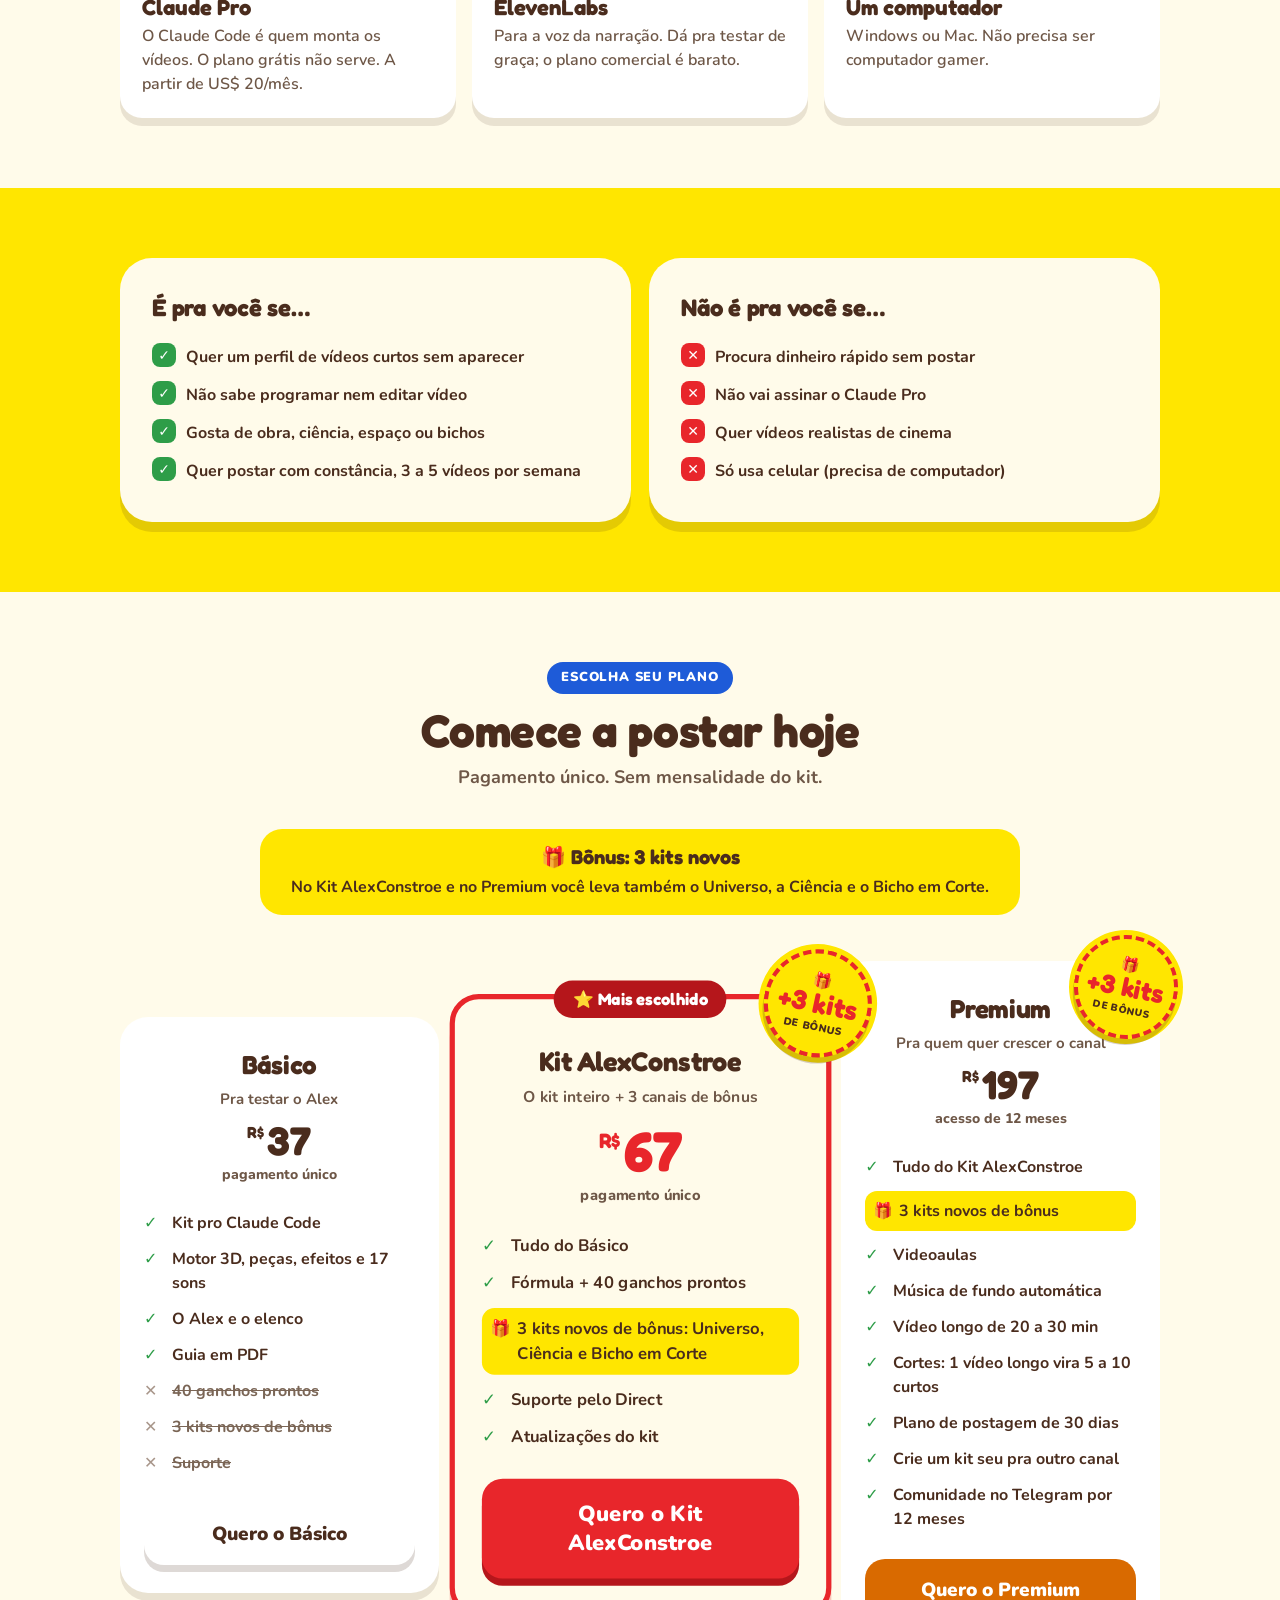
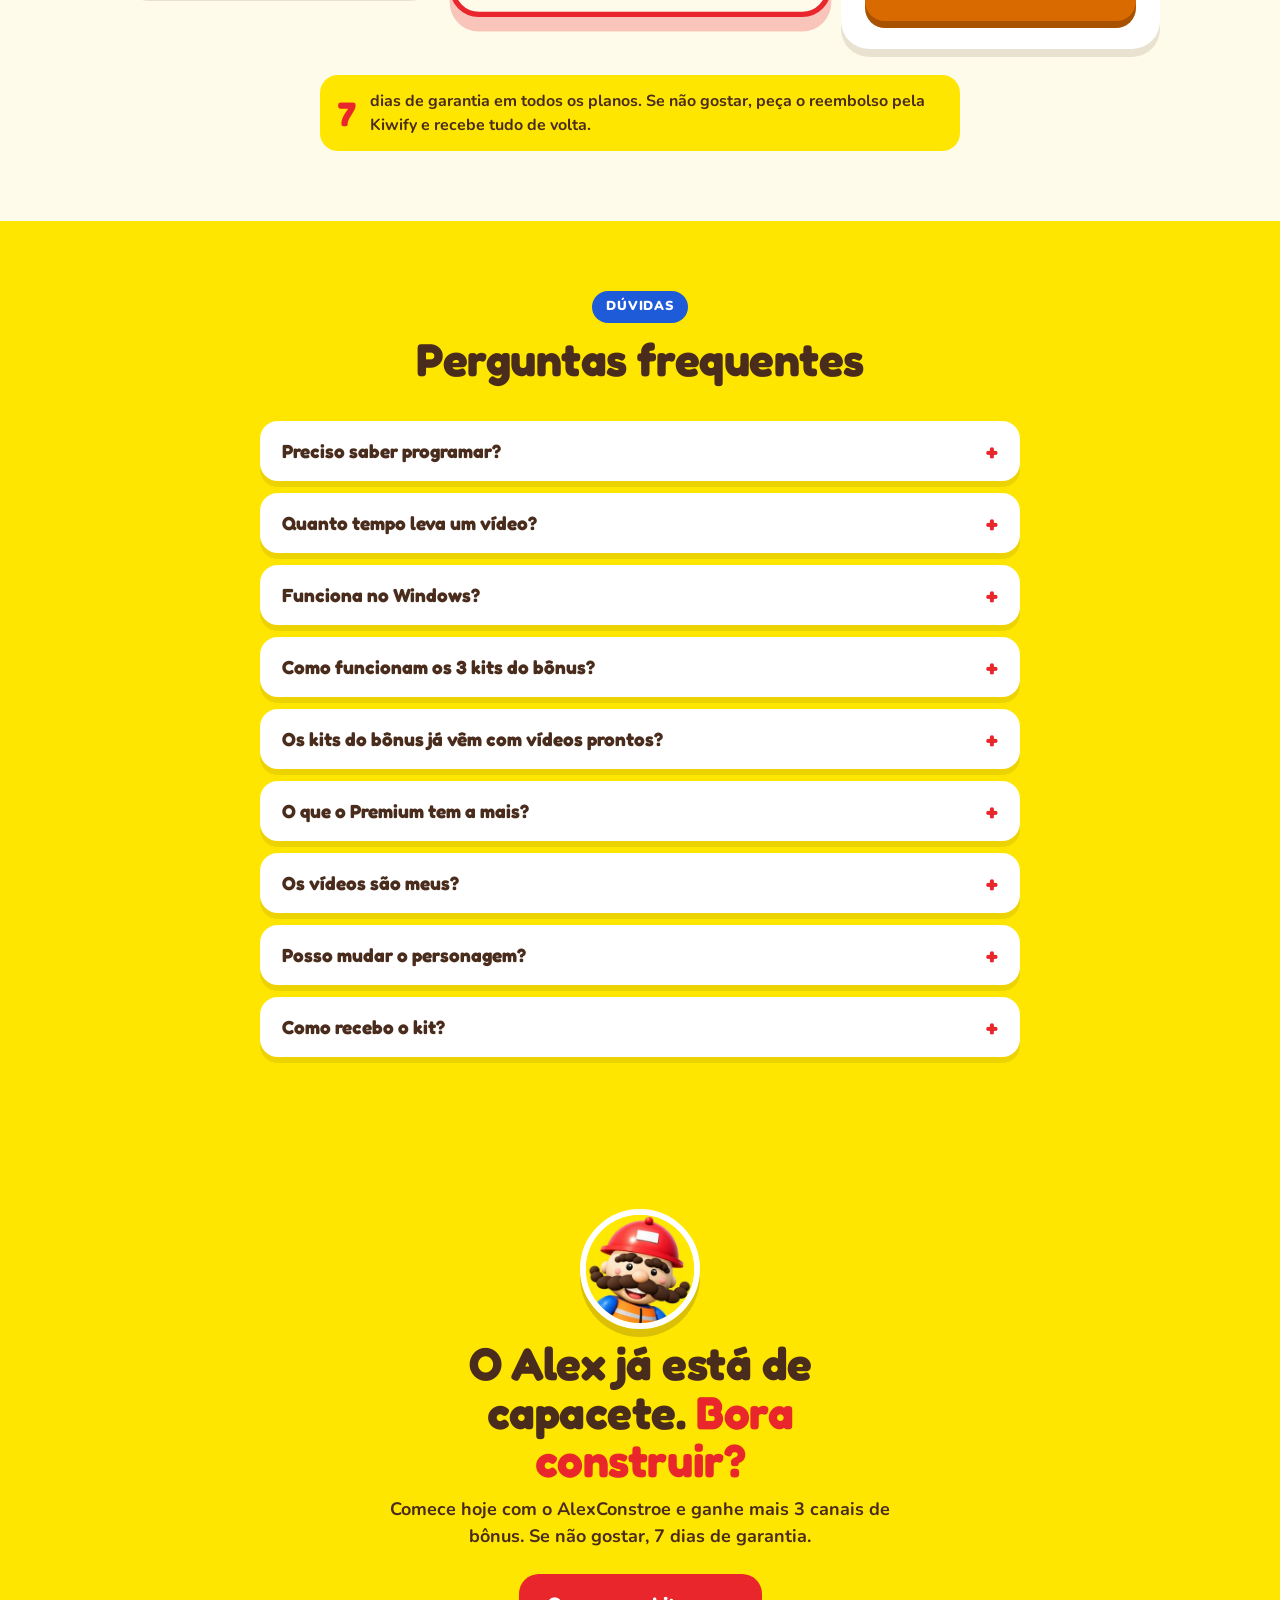
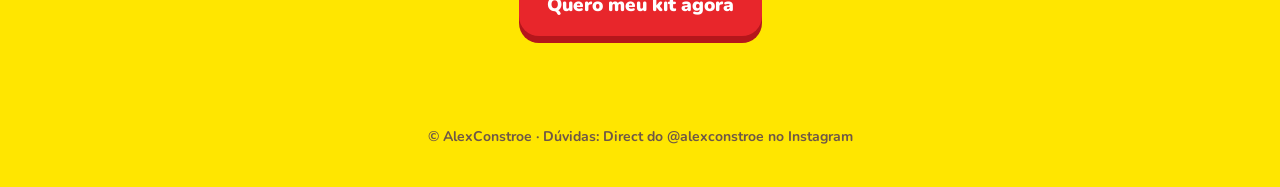
==== commit ddff68f1: "Preço à vista com R$ pequeno Co-Authored-By: Claude Opus 5.5 <noreply@anthropic.com>" ====
--- a/index.html
+++ b/index.html
@@ -522,7 +522,7 @@
 
 document.querySelectorAll("[data-valor]").forEach(el => {
   const p = PLANOS[el.dataset.valor];
-  if (!p.parcela) { el.innerHTML = `<b>${p.preco}</b><small>${p.nota || "pagamento único"}</small>`; return; }
+  if (!p.parcela) { el.innerHTML = `<b><span class="rs">R$</span>${p.preco.replace("R$", "").trim()}</b><small>${p.nota || "pagamento único"}</small>`; return; }
   const [vezes, , valor] = p.parcela.split(" ");
   el.innerHTML = `<span class="linha"><span class="vezes">${vezes}</span><b><span class="rs">R$</span>${valor}</b><span class="vista">ou ${p.preco}<br>à vista</span></span>`
     + (p.nota ? `<small>${p.nota}</small>` : "");
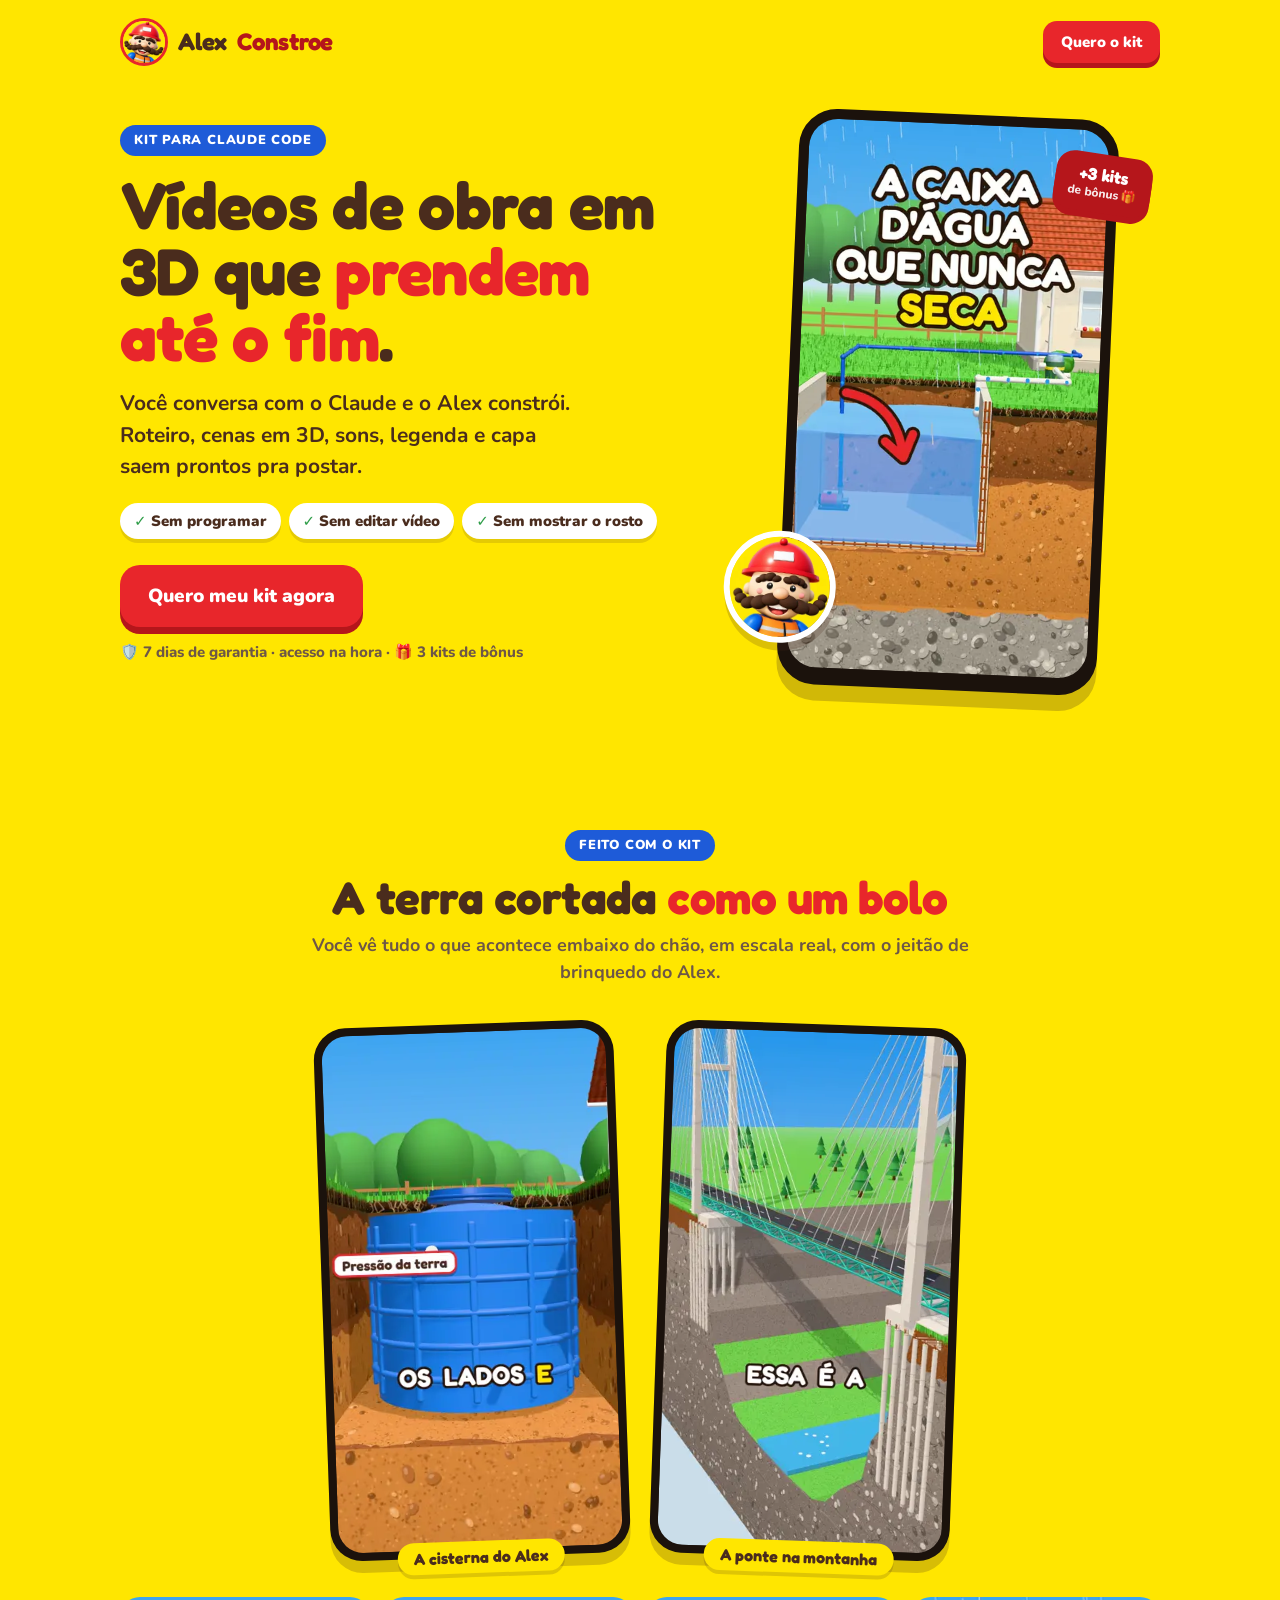
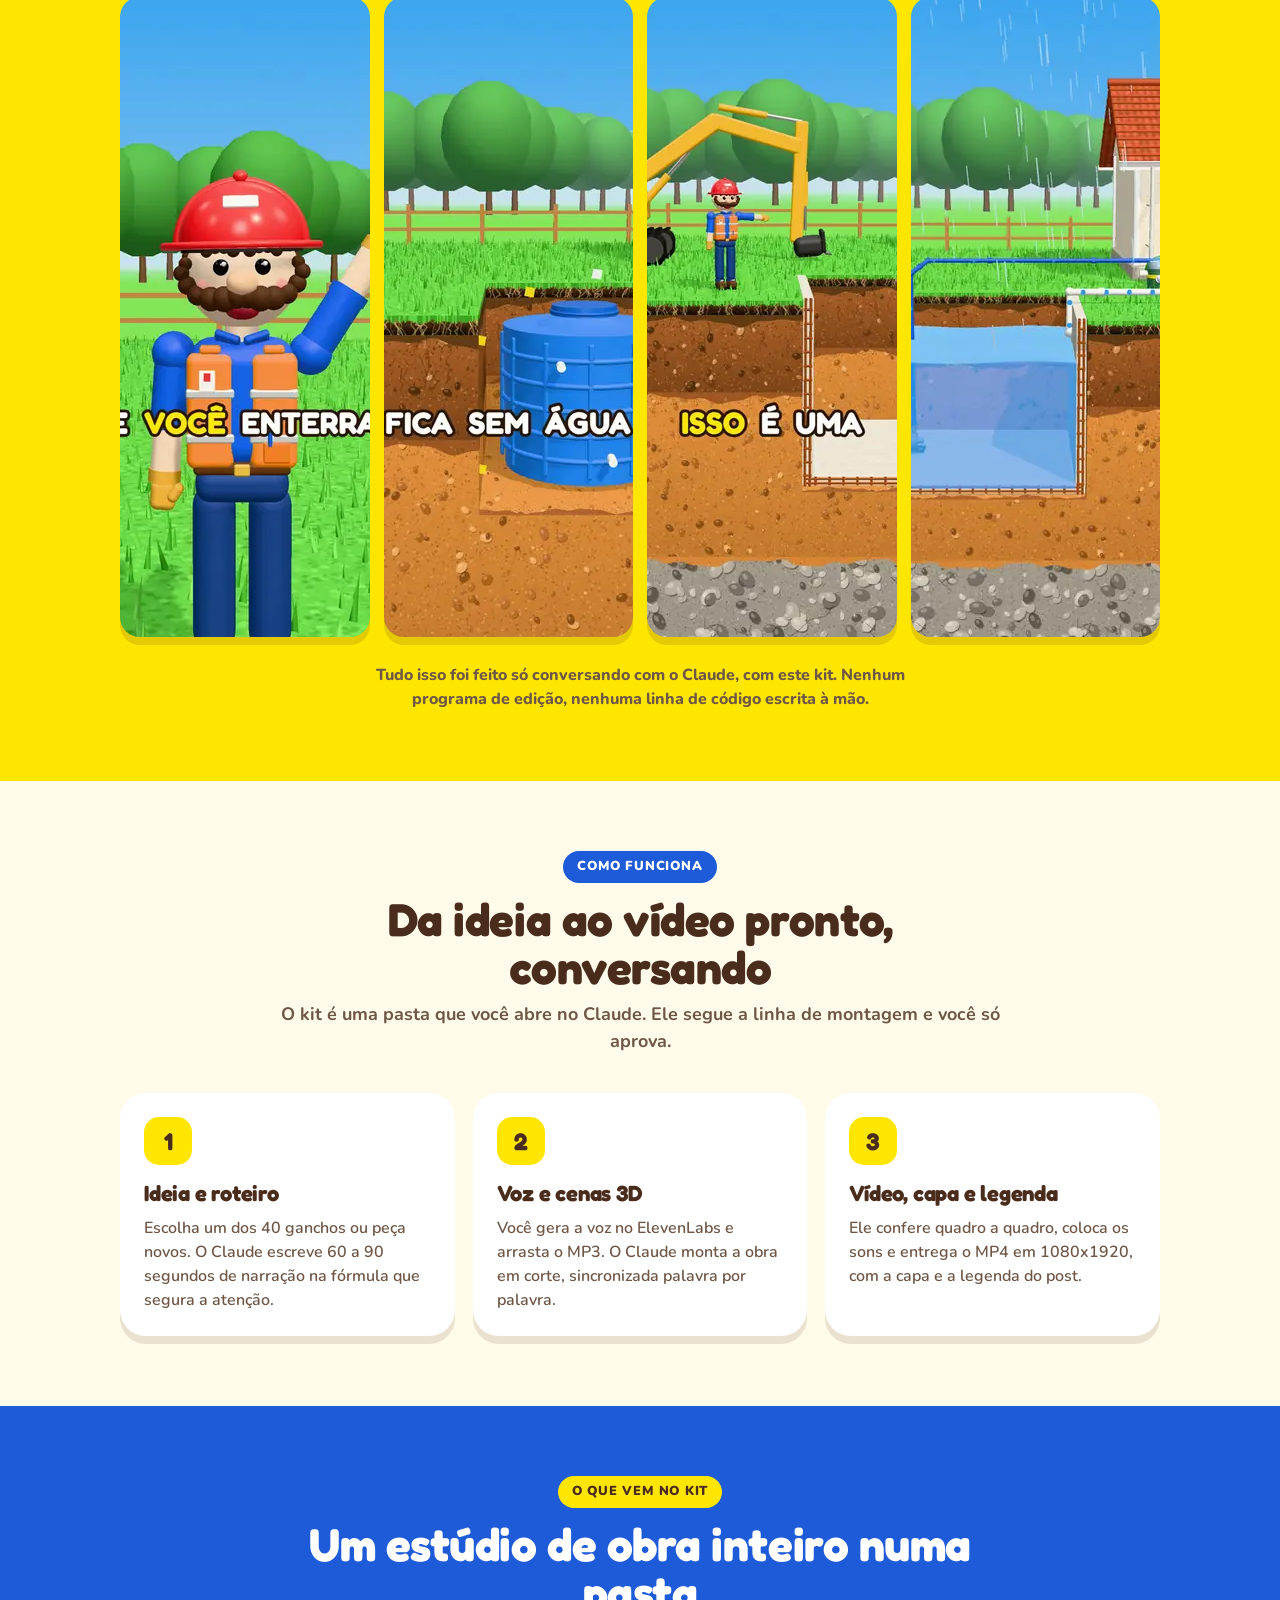
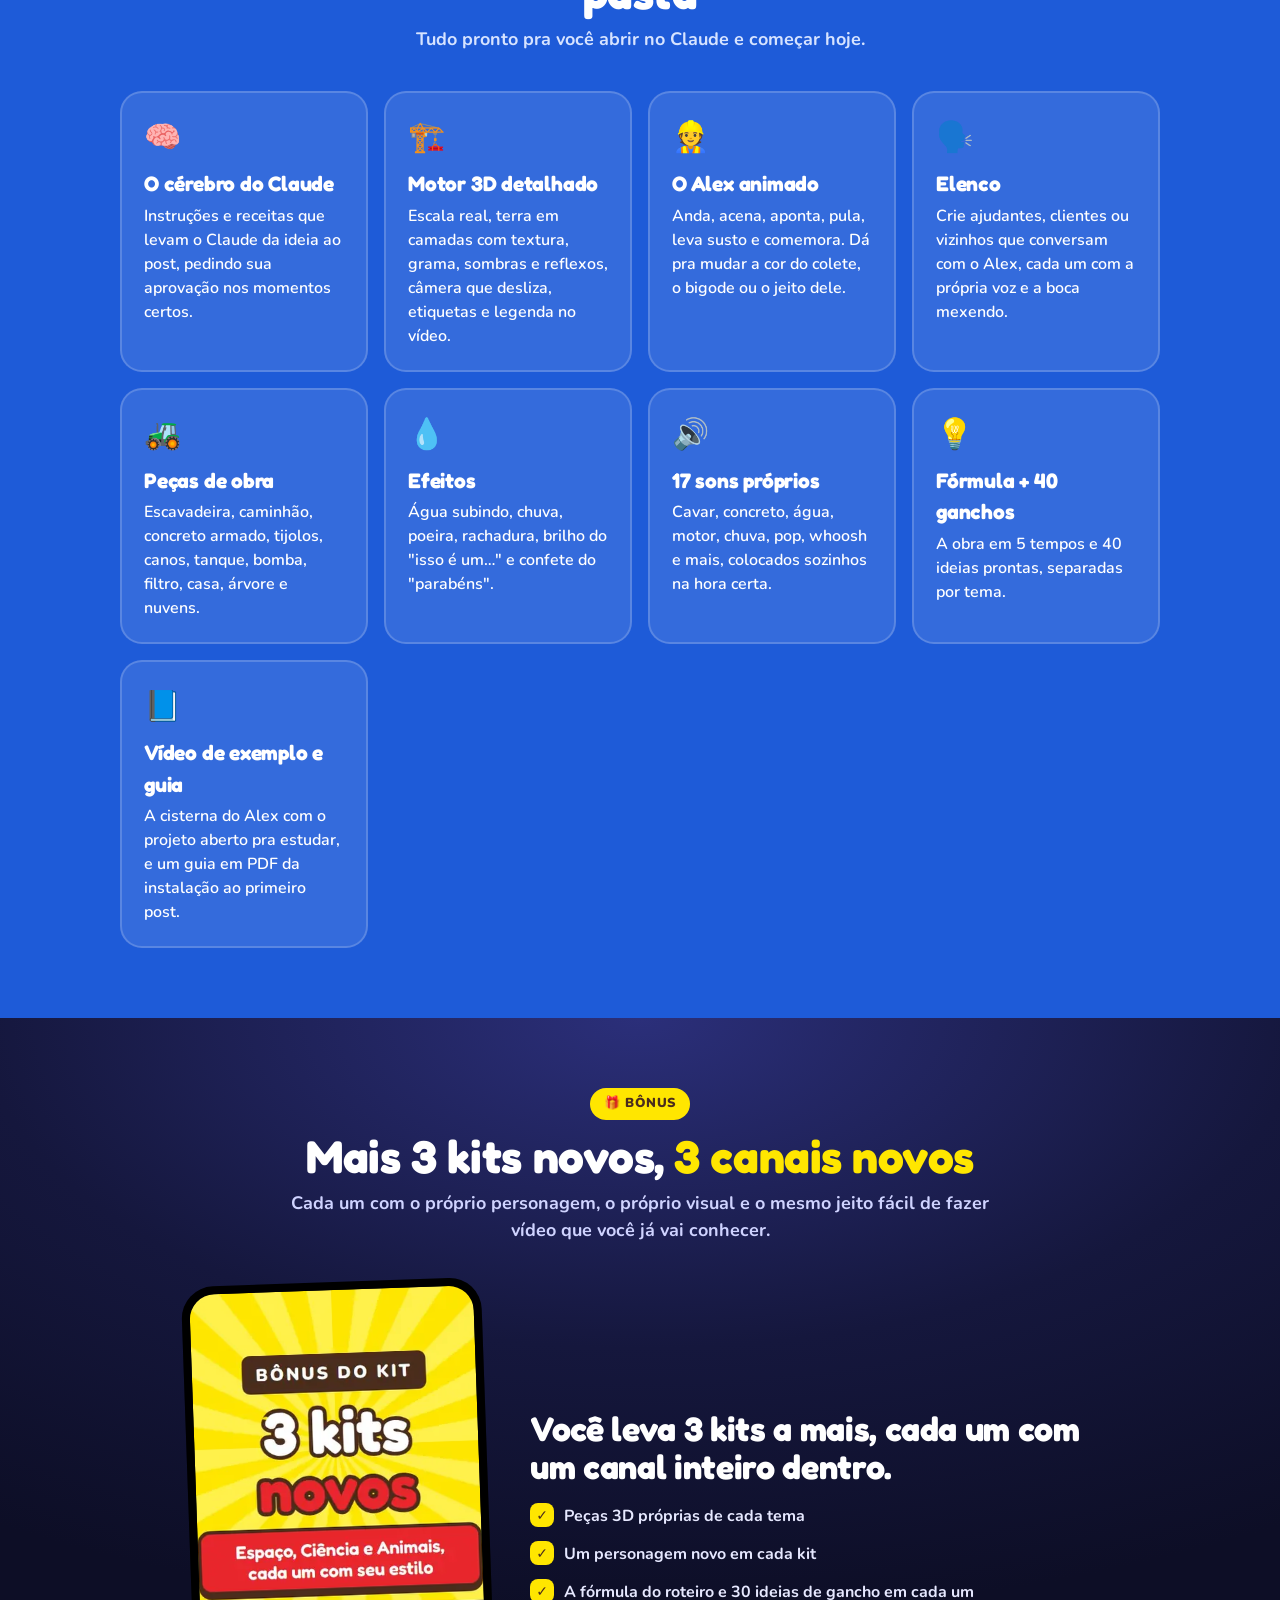
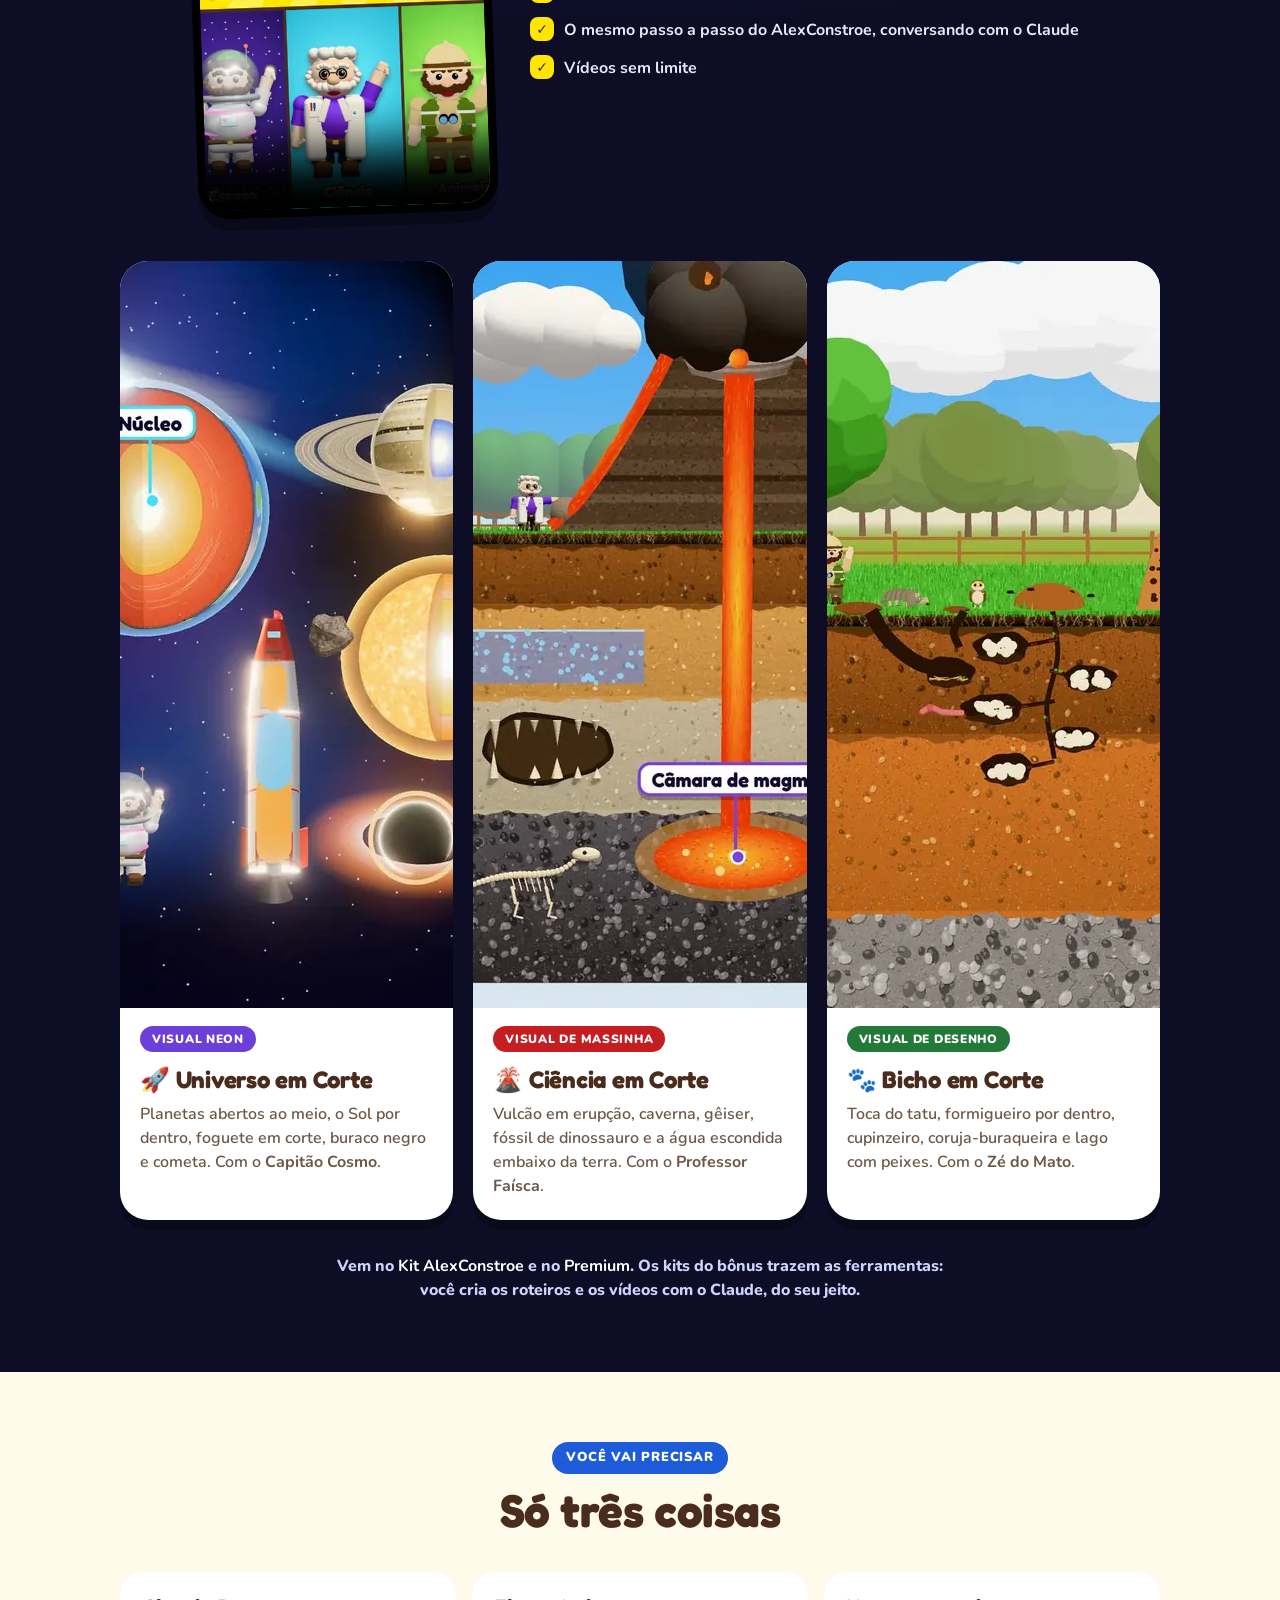
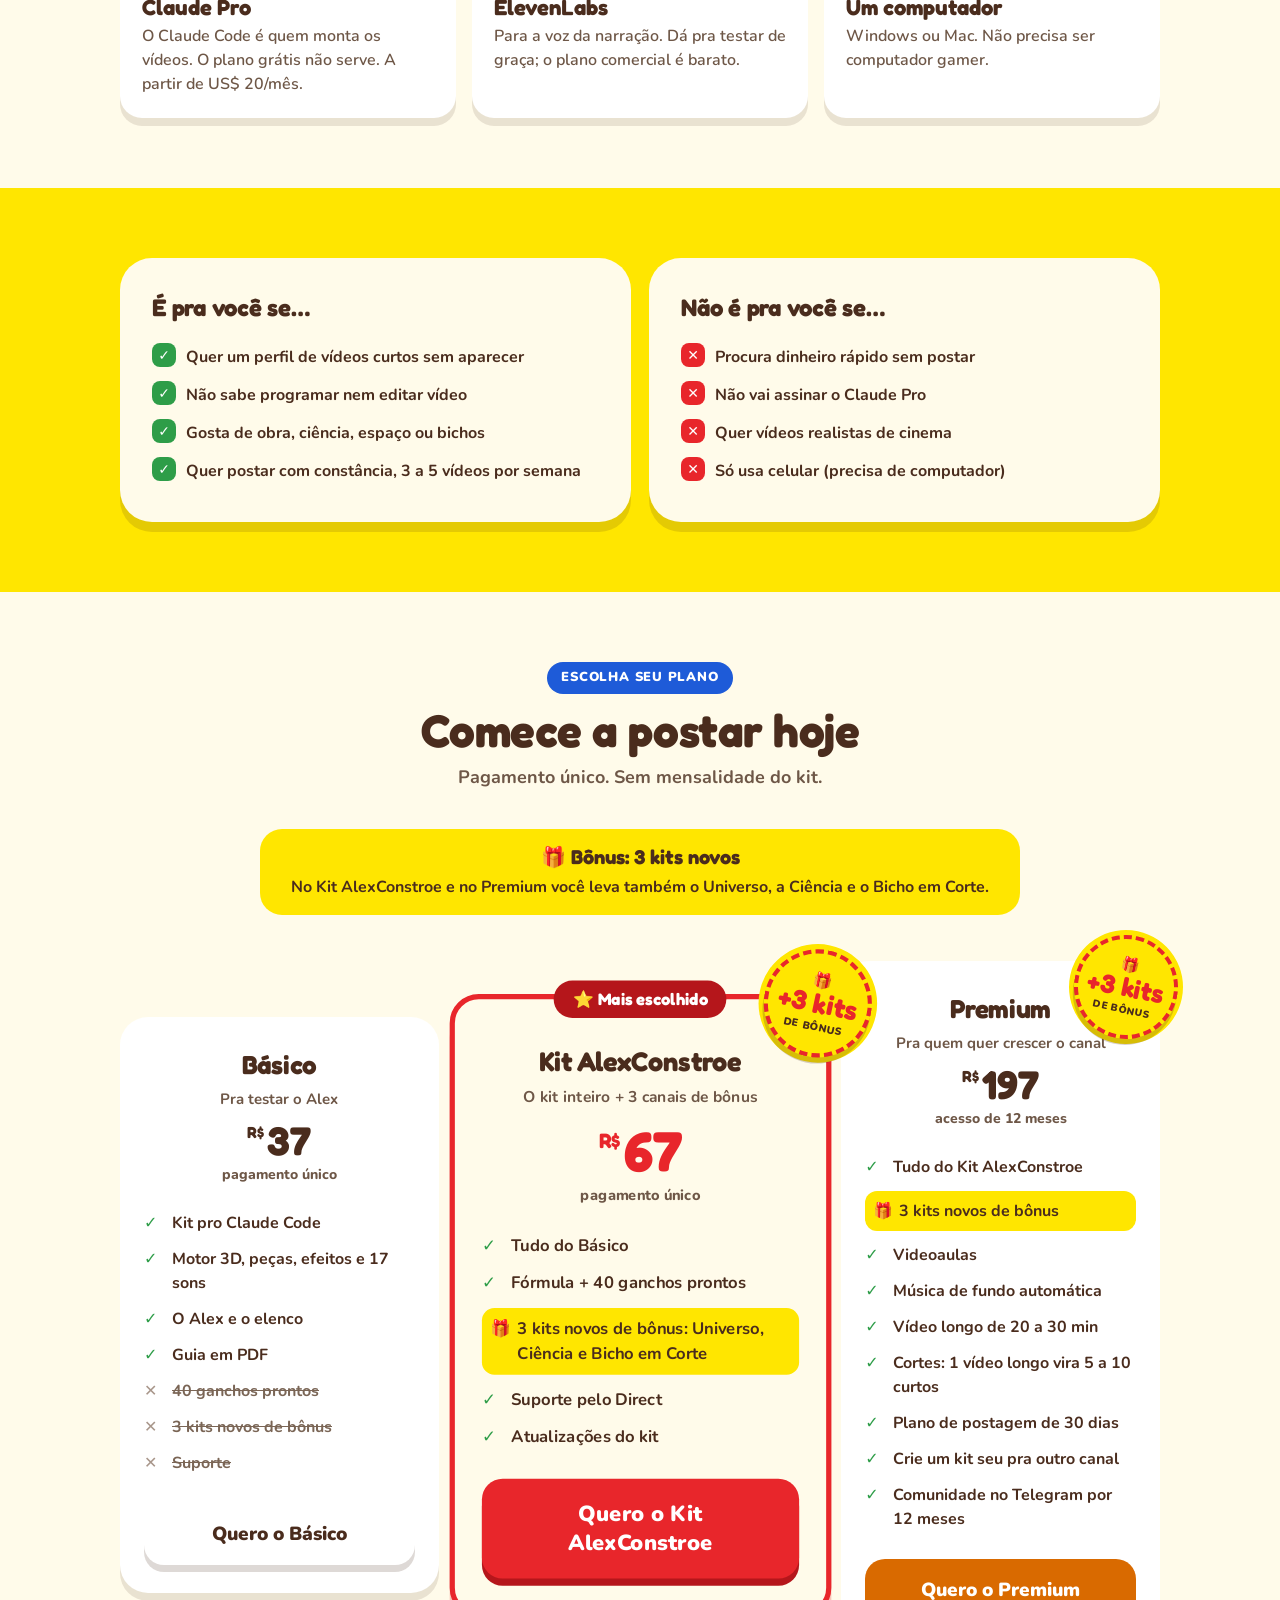
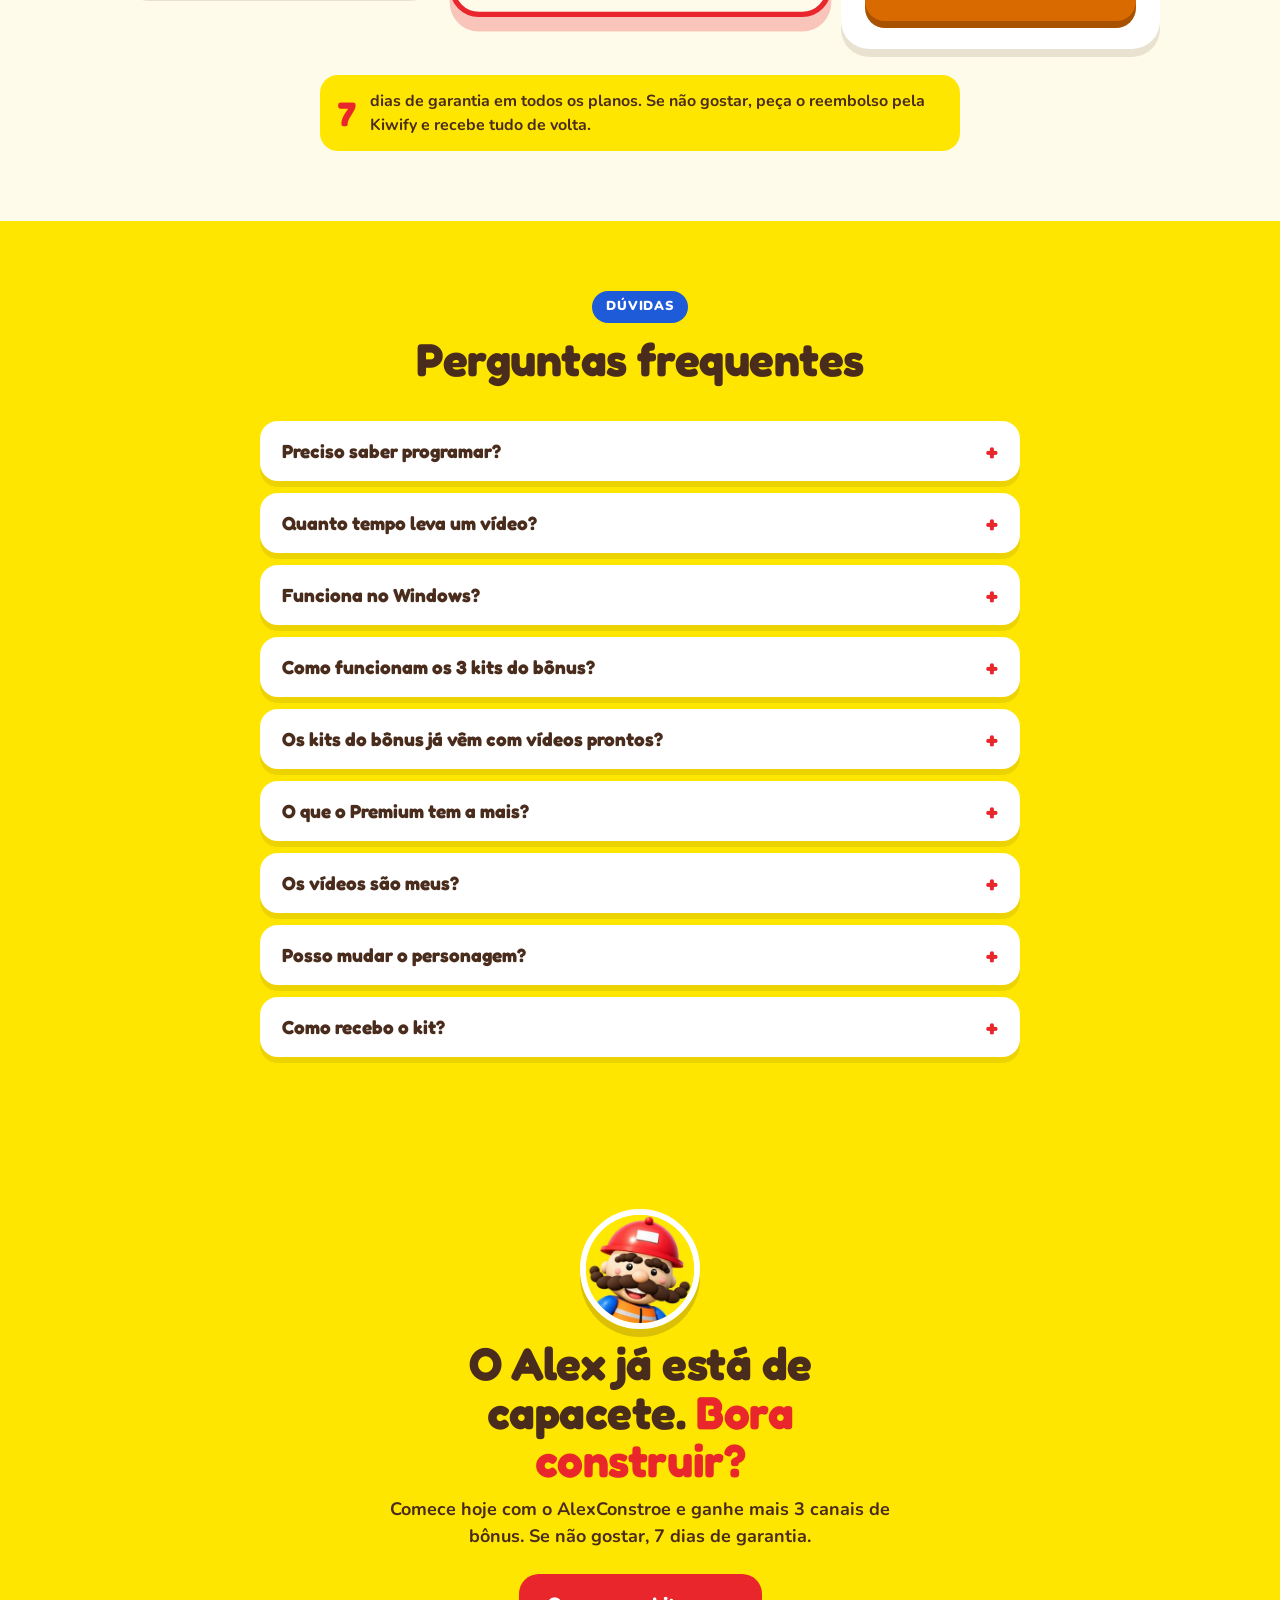
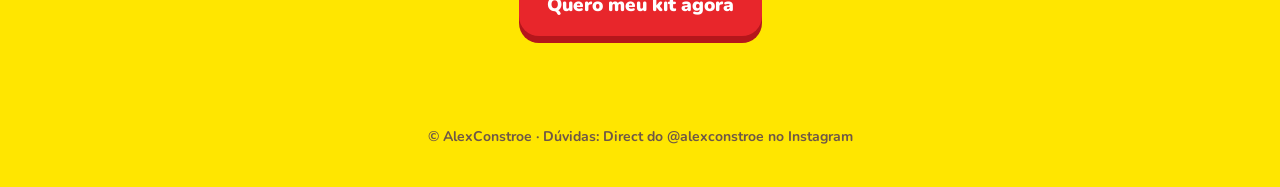
==== commit 31c43547: "Foto do link com o rosto do Alex Co-Authored-By: Claude Opus 5.5 <noreply@anthropic.com>" ====
--- a/index.html
+++ b/index.html
@@ -7,7 +7,15 @@
 <meta name="description" content="Faça vídeos de obra em 3D, vistos em corte, com o Alex de capacete vermelho. Você conversa com o Claude; ele roteiriza, anima e entrega o vídeo pronto. De bônus, 3 kits novos: Universo, Ciência e Bicho em Corte.">
 <meta property="og:title" content="Kit AlexConstroe · Vídeos de obra em 3D com o Claude">
 <meta property="og:description" content="Você conversa, o Claude faz o vídeo. Sem programar, sem editar e sem mostrar o rosto.">
-<meta property="og:image" content="https://alexconstroe.com.br/media/capa.jpg">
+<meta property="og:type" content="website">
+<meta property="og:url" content="https://alexconstroe.com.br/">
+<meta property="og:site_name" content="AlexConstroe">
+<meta property="og:image" content="https://alexconstroe.com.br/img/alex-link.jpg">
+<meta property="og:image:width" content="1200">
+<meta property="og:image:height" content="1200">
+<meta property="og:image:alt" content="Alex, o mascote do AlexConstroe, de capacete vermelho e bigodão">
+<meta name="twitter:card" content="summary">
+<meta name="twitter:image" content="https://alexconstroe.com.br/img/alex-link.jpg">
 <link rel="icon" href="img/alex-p.webp">
 <link rel="preload" as="image" href="media/capa.webp" fetchpriority="high">
 <link rel="preload" as="font" type="font/woff2" href="fontes/fredoka.woff2" crossorigin>
